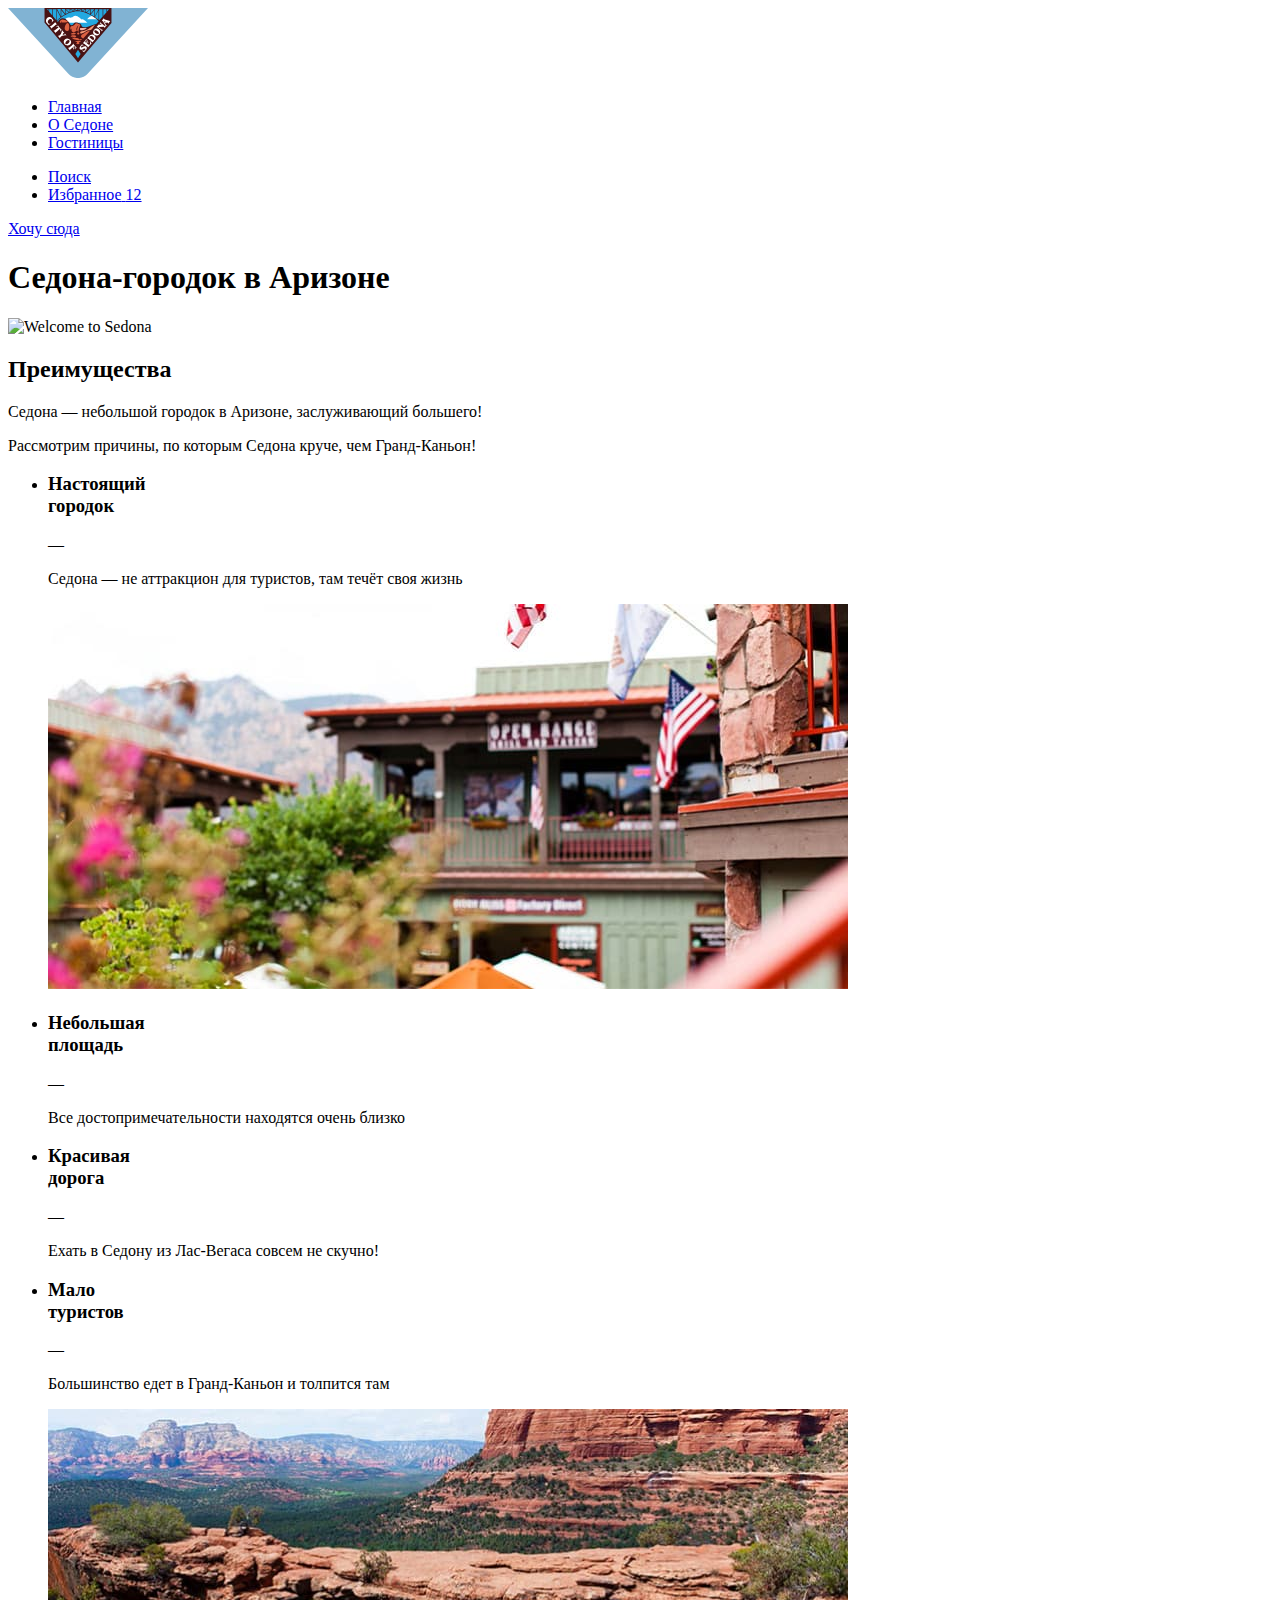
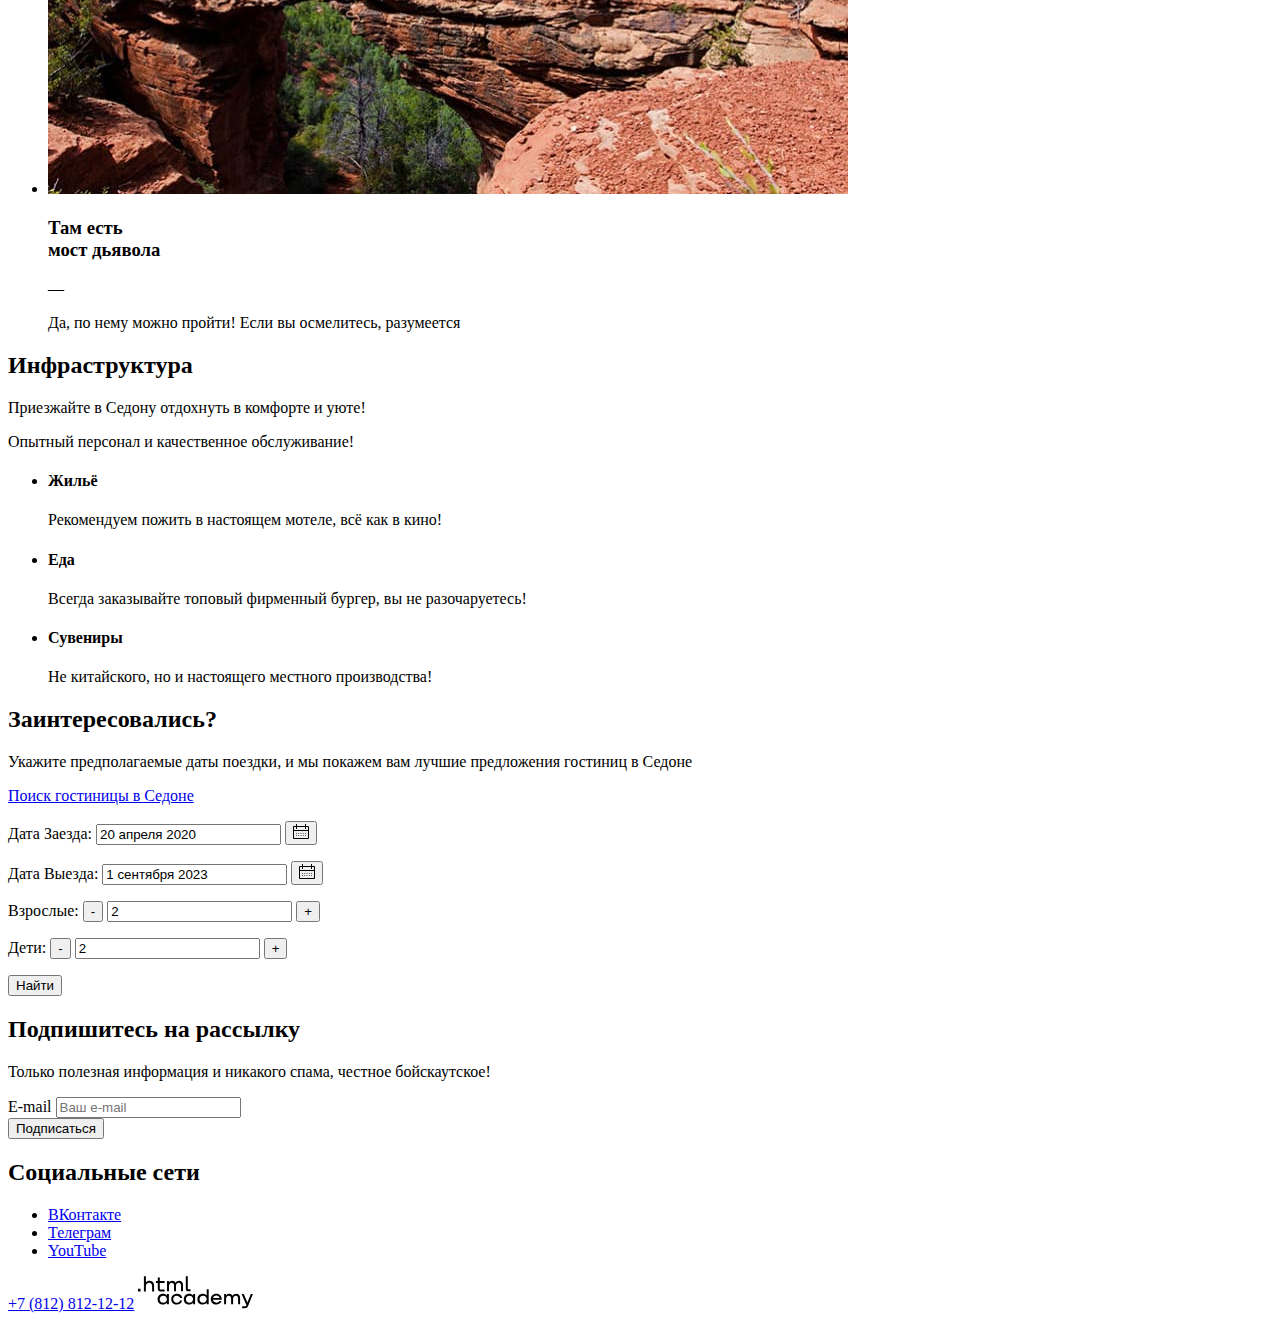
==== index.html @ be4d794b "Добавляет графику" ====
<!DOCTYPE html>
<html lang="ru">

  <head>
    <meta charset="utf-8">
    <title>HTML Academy: Седона</title>
  </head>

  <body>

    <header class="main-header" data-test="header">
      <nav class="navigation">
        <a class="navigation-logo">
          <img class="main-header-logo" src="images/content/logo-sedona.svg" width="140" height="70.05" alt="Логотип Седона">
        </a>

        <ul class="navigation-list">
          <li class="navigation-item">
            <a class="navigation-link" href="index.html">Главная</a>
          </li>
          <li class="navigation-item">
            <a class="navigation-link" href="about.html">О Седоне</a>
          </li>
          <li class="navigation-item">
            <a class="navigation-link" href="catalog.html">Гостиницы</a>
          </li>
        </ul>
        <ul class="navigation-user">
          <li class="navigation-user-item">
            <a class="navigation-user-link navigation-user-link-search" href="#">
              <span class="visually-hidden">Поиск</span>
            </a>
          </li>
          <li class="navigation-user-item">
            <a class="navigation-user-link navigation-user-link-favorite" href="#">
              <span class="visually-hidden">Избранное</span>
              <span class="notificatio-badg">12</span>
            </a>
          </li>
        </ul>
      </nav>
      <a class="navigation-link" href="#search">Хочу сюда</a>
    </header>

    <main class="main-index" data-test="main">
      <div class="intro" data-test="hero">
        <h1 class="visually-hidden">Седона-городок в Аризоне</h1>
        <img class="intro-img" src="img/welcome.svg" width="458" height="352" alt="Welcome to Sedona">
      </div>

      <section class="feature" data-test="advantages">
        <div class="feature-intro-text">
          <h2 class="visually-hidden">Преимущества</h2>
          <p class="lead">Седона — небольшой городок в Аризоне, заслуживающий большего!</p>
          <p>Рассмотрим причины, по которым Седона круче, чем Гранд-Каньон!</p>
        </div>
        <ul class="feature-list">
          <li class="feature-item">
            <h3 class="feature-title">Настоящий<br> городок</h3>
            <p>—</p>
            <p>Седона — не аттракцион для туристов, там течёт своя жизнь</p>
            <img src="images/content/feature/feature-hotel.jpg" width="800" height="385" alt="Мотель в Седоне">
          </li>
          <li class="feature-item color">
            <h3 class="feature-title">Небольшая<br>площадь</h3>
            <p>—</p>
            <p>Все достопримечательности находятся очень близко</p>
          </li>
          <li class="feature-item color">
            <h3 class="feature-title">Красивая<br>дорога</h3>
            <p>—</p>
            <p>Ехать в Седону из Лас-Вегаса совсем не скучно!</p>
          </li>
          <li class="feature-item color">
            <h3 class="feature-title">Мало<br>туристов</h3>
            <p>—</p>
            <p>Большинство едет в Гранд-Каньон и толпится там</p>
          </li>
          <li class="feature-item">
            <img src="images/content/feature/feature-mountains.jpg" width="800" height="385" alt="Мост дьявола">
            <h3 class="feature-title">Там есть<br> мост дьявола</h3>
            <p>—</p>
            <p class="advantage-position">Да, по нему можно пройти! Если вы осмелитесь, разумеется</p>
          </li>
        </ul>
      </section>

      <section class="infrastructure">

        <div class="infrastructure-intro-text">
          <h2 class="visually-hidden">Инфраструктура</h2>
          <p class="infrastructure-lead">Приезжайте в Седону отдохнуть в комфорте и уюте!</p>
          <p>Опытный персонал и качественное обслуживание!</p>
        </div>

        <ul class="infrastructure-list">
          <li class="infrastructure-item infrastructure-item-housing align">
            <h4 class="infrastructure-title">Жильё</h4>
            <p class="infrastructure-discription">Рекомендуем пожить в настоящем мотеле, всё как в кино!</p>
          </li>
          <li class="infrastructure-item infrastructure-item-food align">
            <h4 class="infrastructure-title">Еда</h4>
            <p class="infrastructure-discription">Всегда заказывайте топовый фирменный бургер, вы не разочаруетесь!</p>
          </li>
          <li class="infrastructure-item infrastructure-item-gift align">
            <h4 class="infrastructure-title">Сувениры</h4>
            <p class="infrastructure-discription">Не китайского, но и настоящего местного производства!</p>
          </li>
        </ul>
      </section>

      <section class="search" id="search" data-test="search">
        <h2 class="search-title">Заинтересовались?</h2>
        <p class="search-description">Укажите предполагаемые даты поездки,
          и мы покажем вам лучшие предложения гостиниц в Седоне</p>
        <a class="button search-button" href="#">Поиск гостиницы в Седоне</a>

        <div class="search-form-wrapper">
          <form class="search-form" action="https://echo.htmlacademy.ru" method="post">
            <p class="search-form-date">
              <label for="search-date-in">Дата Заезда:</label>
              <input type="text" name="date-in" id="search-date-in" value="20 апреля 2020">
              <button class="calendar" type="button">
                <svg xmlns="http://www.w3.org/2000/svg" width="16" height="15" fill="none">
                  <path fill="#000" d="M5.75 10c.3 0 .5-.2.5-.5s-.2-.5-.5-.5-.5.2-.5.5.2.5.5.5Z"/>
                  <path fill="#000" d="M15 2h-2V0h-1v2H4V0H3v2H1c-.6 0-1 .4-1 1v11c0 .5.4 1 1 1h14c.5 0 1-.5 1-1V3c0-.6-.5-1-1-1Zm0 12H1V7h14v7ZM1 6V3h2v2h1V3h8v2h1V3h2v3H1Z"/>
                  <path fill="#000" d="M8 10c.3 0 .5-.2.5-.5S8.3 9 8 9s-.5.2-.5.5.2.5.5.5ZM10.25 10c.3 0 .5-.2.5-.5s-.2-.5-.5-.5-.5.2-.5.5.2.5.5.5ZM5.75 11c-.3 0-.5.2-.5.5s.2.5.5.5.5-.2.5-.5-.2-.5-.5-.5ZM3.5 10c.3 0 .5-.2.5-.5S3.8 9 3.5 9s-.5.2-.5.5.2.5.5.5ZM3.5 11c-.3 0-.5.2-.5.5s.2.5.5.5.5-.2.5-.5-.2-.5-.5-.5ZM8 11c-.3 0-.5.2-.5.5s.2.5.5.5.5-.2.5-.5-.2-.5-.5-.5ZM10.25 11c-.3 0-.5.2-.5.5s.2.5.5.5.5-.2.5-.5-.2-.5-.5-.5ZM12.5 10c.3 0 .5-.2.5-.5s-.2-.5-.5-.5-.5.2-.5.5.2.5.5.5ZM12.5 11c-.3 0-.5.2-.5.5s.2.5.5.5.5-.2.5-.5-.2-.5-.5-.5Z"/>
                </svg>
              </button>
            </p>
            <p class="search-form-date">
              <label for="search-date-out">Дата Выезда:</label>
              <input type="text" name="date-out" id="search-date-out" value="1 сентября 2023">
              <button class="calendar" type="button">
                <svg xmlns="http://www.w3.org/2000/svg" width="16" height="15" fill="none">
                  <path fill="#000" d="M5.75 10c.3 0 .5-.2.5-.5s-.2-.5-.5-.5-.5.2-.5.5.2.5.5.5Z"/>
                  <path fill="#000" d="M15 2h-2V0h-1v2H4V0H3v2H1c-.6 0-1 .4-1 1v11c0 .5.4 1 1 1h14c.5 0 1-.5 1-1V3c0-.6-.5-1-1-1Zm0 12H1V7h14v7ZM1 6V3h2v2h1V3h8v2h1V3h2v3H1Z"/>
                  <path fill="#000" d="M8 10c.3 0 .5-.2.5-.5S8.3 9 8 9s-.5.2-.5.5.2.5.5.5ZM10.25 10c.3 0 .5-.2.5-.5s-.2-.5-.5-.5-.5.2-.5.5.2.5.5.5ZM5.75 11c-.3 0-.5.2-.5.5s.2.5.5.5.5-.2.5-.5-.2-.5-.5-.5ZM3.5 10c.3 0 .5-.2.5-.5S3.8 9 3.5 9s-.5.2-.5.5.2.5.5.5ZM3.5 11c-.3 0-.5.2-.5.5s.2.5.5.5.5-.2.5-.5-.2-.5-.5-.5ZM8 11c-.3 0-.5.2-.5.5s.2.5.5.5.5-.2.5-.5-.2-.5-.5-.5ZM10.25 11c-.3 0-.5.2-.5.5s.2.5.5.5.5-.2.5-.5-.2-.5-.5-.5ZM12.5 10c.3 0 .5-.2.5-.5s-.2-.5-.5-.5-.5.2-.5.5.2.5.5.5ZM12.5 11c-.3 0-.5.2-.5.5s.2.5.5.5.5-.2.5-.5-.2-.5-.5-.5Z"/>
                </svg>
              </button>
            </p>
            <p class="search-form-people">
              <label class="adults" for="amount-adults">Взрослые:</label>
              <button class="btn" type="button"> - </button>
              <input type="text" name="amount-adults" id="amount-adults" value="2">
              <button class="btn" type="button"> + </button>
            </p>
            <p class="search-form-people">
              <label class="children" for="search-amount-children">Дети:</label>
              <button class="btn" type="button">-</button>
              <input type="text" name="amount-children" id="search-amount-children" value="2">
              <button class="btn" type="button">+</button>
            </p>
            <button class="button search-form-button" type="submit">Найти</button>
          </form>
        </div>
      </section>

      <section class="subscription subscription-catalog" data-test="subscribe">
        <h2 class="subscription-title">Подпишитесь на рассылку</h2>
        <p class="subscription-text">Только полезная информация и никакого спама, честное бойскаутское!</p>
        <form class="subscription-form" action="https://echo.htmlacademy.ru/courses" method="post">
          <div class="subscription-inner">
            <label class="visually-hidden" for="subscription-email">E-mail</label>
            <input type="email" class="email" id="subscription-email" placeholder="Ваш e-mail" required>
          </div>
          <button class="button subscription-button" type="submit">Подписаться</button>
        </form>
      </section>

    </main>

    <footer class="page-footer" data-test="footer">
      <section class="footer-social">
        <h2 class="visually-hidden">Социальные сети</h2>
        <ul class="footer-social-list">
          <li class="footer-social-item">
            <a class="button" href="#">
              <span class="visually-hidden">ВКонтакте</span>
            </a>
          </li>
          <li class="footer-social-item">
            <a class="button" href="#">
              <span class="visually-hidden">Телеграм</span>
            </a>
          </li>
          <li class="footer-social-item">
            <a class="button" href="#">
              <span class="visually-hidden">YouTube</span>
            </a>
          </li>
        </ul>

      </section>

      <a class="footer-fon" href="tel:+74956660266">+7 (812) 812-12-12</a>
      <a class="footer-copyright" href="https://htmlacademy.ru/">
        <img class="htmlacademy-logo" src="images/content/logo-htmlacademy.svg" width="114.9" height="32.9" alt="Посетить сайт разработчика HTML Academy">
      </a>

    </footer>

  </body>

</html>
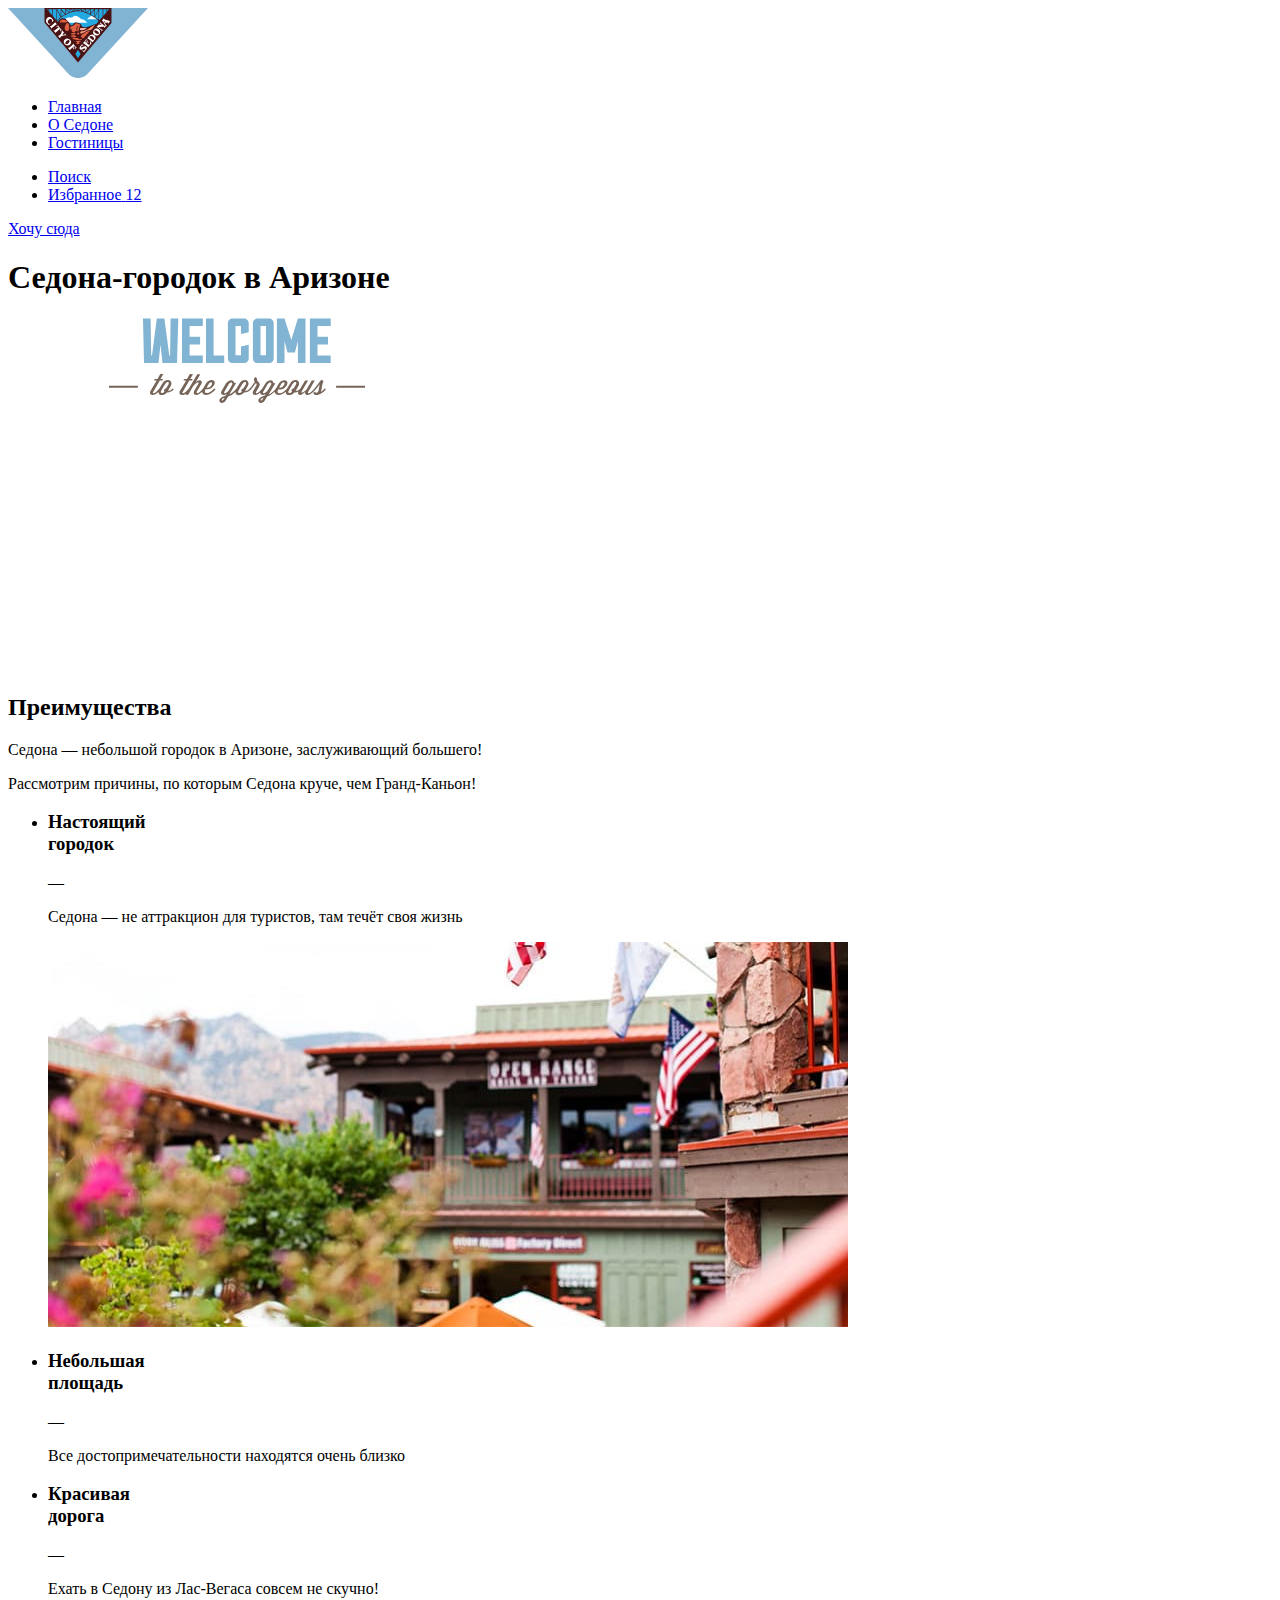
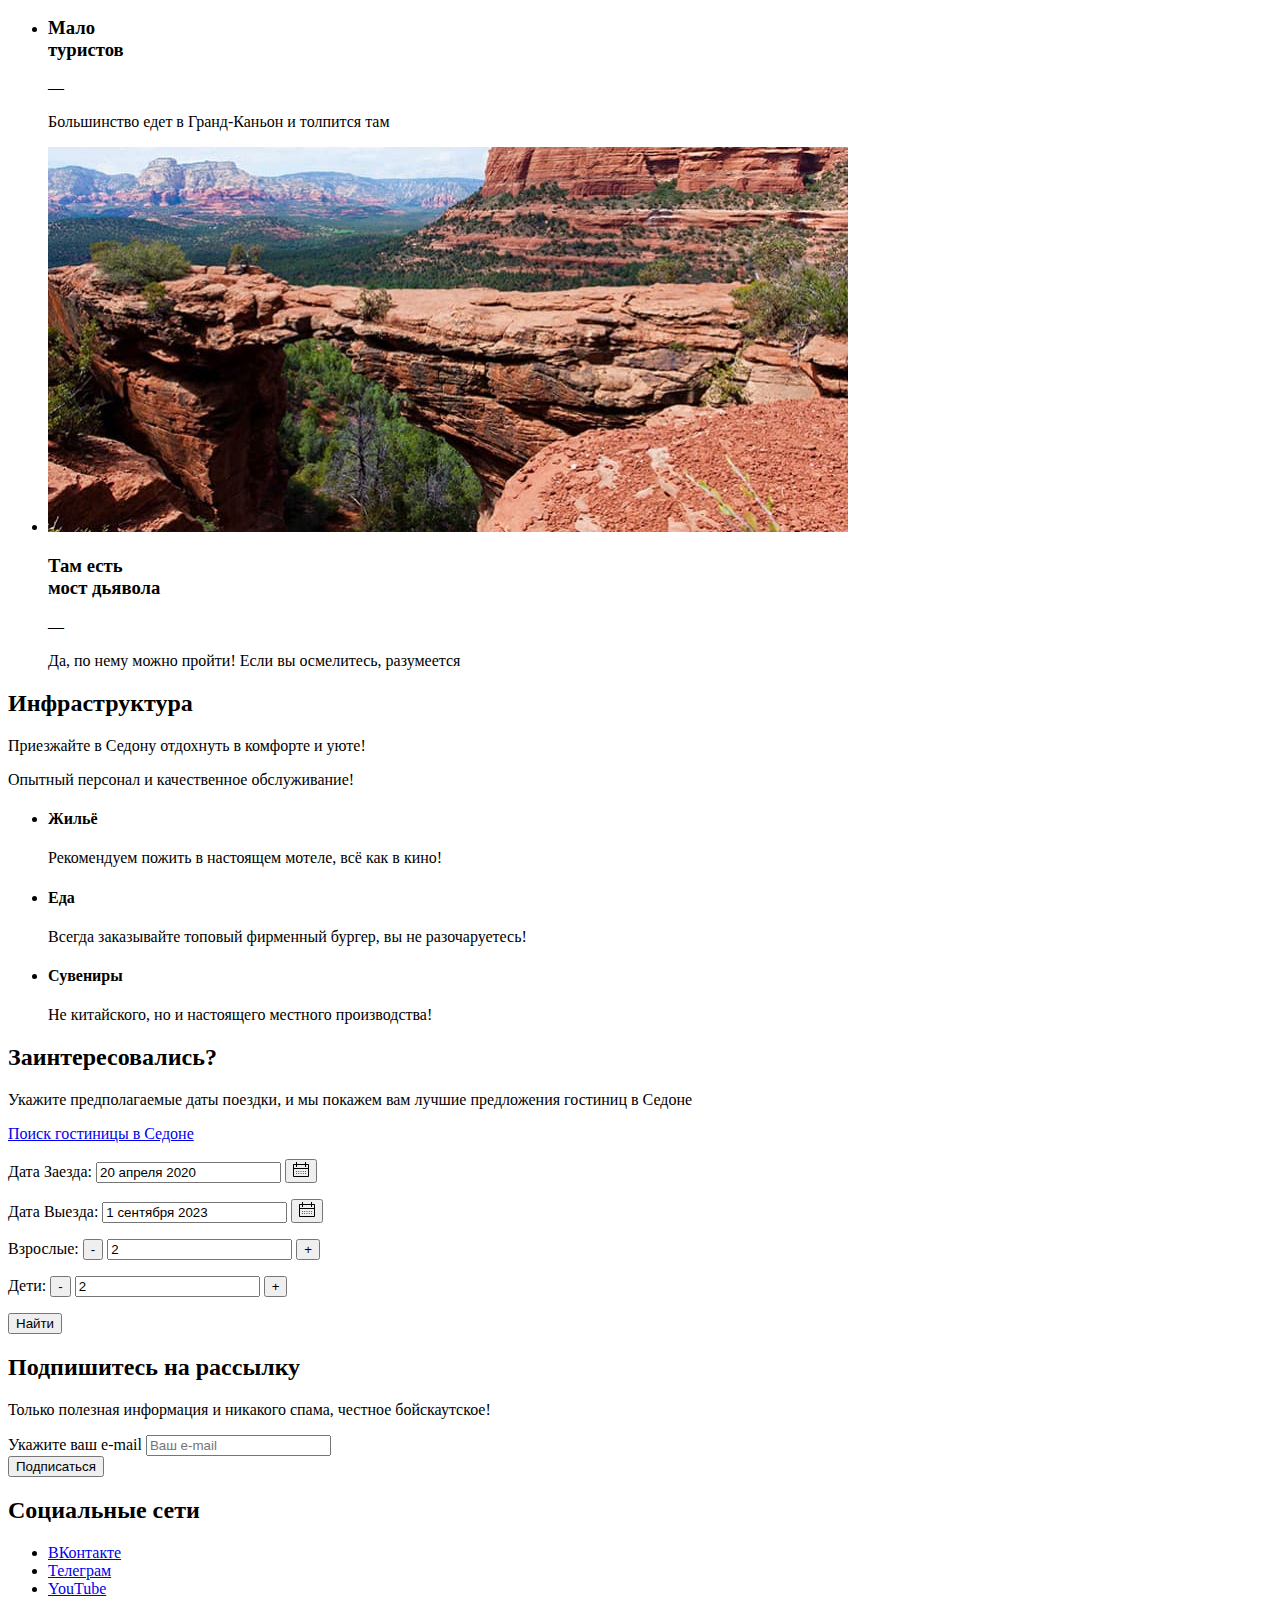
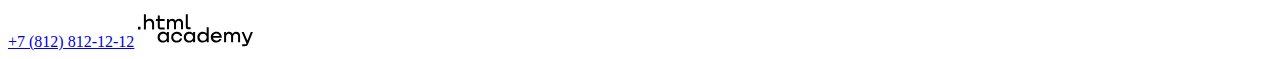
==== commit f6d59b05: "Добавляет role и aria-label в контентную векторную графику" ====
--- a/index.html
+++ b/index.html
@@ -10,13 +10,13 @@
 
     <header class="main-header" data-test="header">
       <nav class="navigation">
-        <a class="navigation-logo">
-          <img class="main-header-logo" src="images/content/logo-sedona.svg" width="140" height="70.05" alt="Логотип Седона">
+        <a class="navigation-logo" href="index.html" aria-current="page">
+          <img class="main-header-logo" src="images/content/logo-sedona.svg" width="140" height="70.05" aria-current="page" alt="Логотип Седона">
         </a>
 
         <ul class="navigation-list">
           <li class="navigation-item">
-            <a class="navigation-link" href="index.html">Главная</a>
+            <a class="navigation-link navigation-link-carrent" href="index.html" aria-current="page">Главная</a>
           </li>
           <li class="navigation-item">
             <a class="navigation-link" href="about.html">О Седоне</a>
@@ -32,9 +32,9 @@
             </a>
           </li>
           <li class="navigation-user-item">
-            <a class="navigation-user-link navigation-user-link-favorite" href="#">
+            <a class="navigation-user-link navigation-user-link-favorite" href="#" alt="Количество гостиниц в избранном - 12">
               <span class="visually-hidden">Избранное</span>
-              <span class="notificatio-badg">12</span>
+              <span class="notification-badg">12</span>
             </a>
           </li>
         </ul>
@@ -45,7 +45,7 @@
     <main class="main-index" data-test="main">
       <div class="intro" data-test="hero">
         <h1 class="visually-hidden">Седона-городок в Аризоне</h1>
-        <img class="intro-img" src="img/welcome.svg" width="458" height="352" alt="Welcome to Sedona">
+        <img class="intro-img" src="images/content/intro-text.svg" width="458" height="352" alt="Welcome to Sedona">
       </div>
 
       <section class="feature" data-test="advantages">
@@ -161,7 +161,7 @@
         <p class="subscription-text">Только полезная информация и никакого спама, честное бойскаутское!</p>
         <form class="subscription-form" action="https://echo.htmlacademy.ru/courses" method="post">
           <div class="subscription-inner">
-            <label class="visually-hidden" for="subscription-email">E-mail</label>
+            <label class="visually-hidden" for="subscription-email">Укажите ваш e-mail</label>
             <input type="email" class="email" id="subscription-email" placeholder="Ваш e-mail" required>
           </div>
           <button class="button subscription-button" type="submit">Подписаться</button>
@@ -171,20 +171,20 @@
     </main>
 
     <footer class="page-footer" data-test="footer">
-      <section class="footer-social">
+      <section class="social"> <!--Не используем в названии footer, чтобы при необходимости можно было перенести сети в любое место сайта-->
         <h2 class="visually-hidden">Социальные сети</h2>
-        <ul class="footer-social-list">
-          <li class="footer-social-item">
+        <ul class="social-list">
+          <li class="social-item">
             <a class="button" href="#">
               <span class="visually-hidden">ВКонтакте</span>
             </a>
           </li>
-          <li class="footer-social-item">
+          <li class="social-item">
             <a class="button" href="#">
               <span class="visually-hidden">Телеграм</span>
             </a>
           </li>
-          <li class="footer-social-item">
+          <li class="social-item">
             <a class="button" href="#">
               <span class="visually-hidden">YouTube</span>
             </a>
@@ -193,9 +193,9 @@
 
       </section>
 
-      <a class="footer-fon" href="tel:+74956660266">+7 (812) 812-12-12</a>
-      <a class="footer-copyright" href="https://htmlacademy.ru/">
-        <img class="htmlacademy-logo" src="images/content/logo-htmlacademy.svg" width="114.9" height="32.9" alt="Посетить сайт разработчика HTML Academy">
+      <a class="fon" href="tel:+74956660266">+7 (812) 812-12-12</a><!--Не используем в названии footer, чтобы при необходимости можно было перенести телефон в любое место сайта-->
+      <a class="copyright" href="https://htmlacademy.ru/"><!--Не используем в названии footer, чтобы при необходимости можно было перенести копирайт в любое место сайта-->
+        <img class="htmlacademy-logo" src="images/content/logo-htmlacademy.svg" width="114.9" height="32.9" alt="Логотип HTML Academy. Посетить сайт разработчика HTML Academy">
       </a>
 
     </footer>
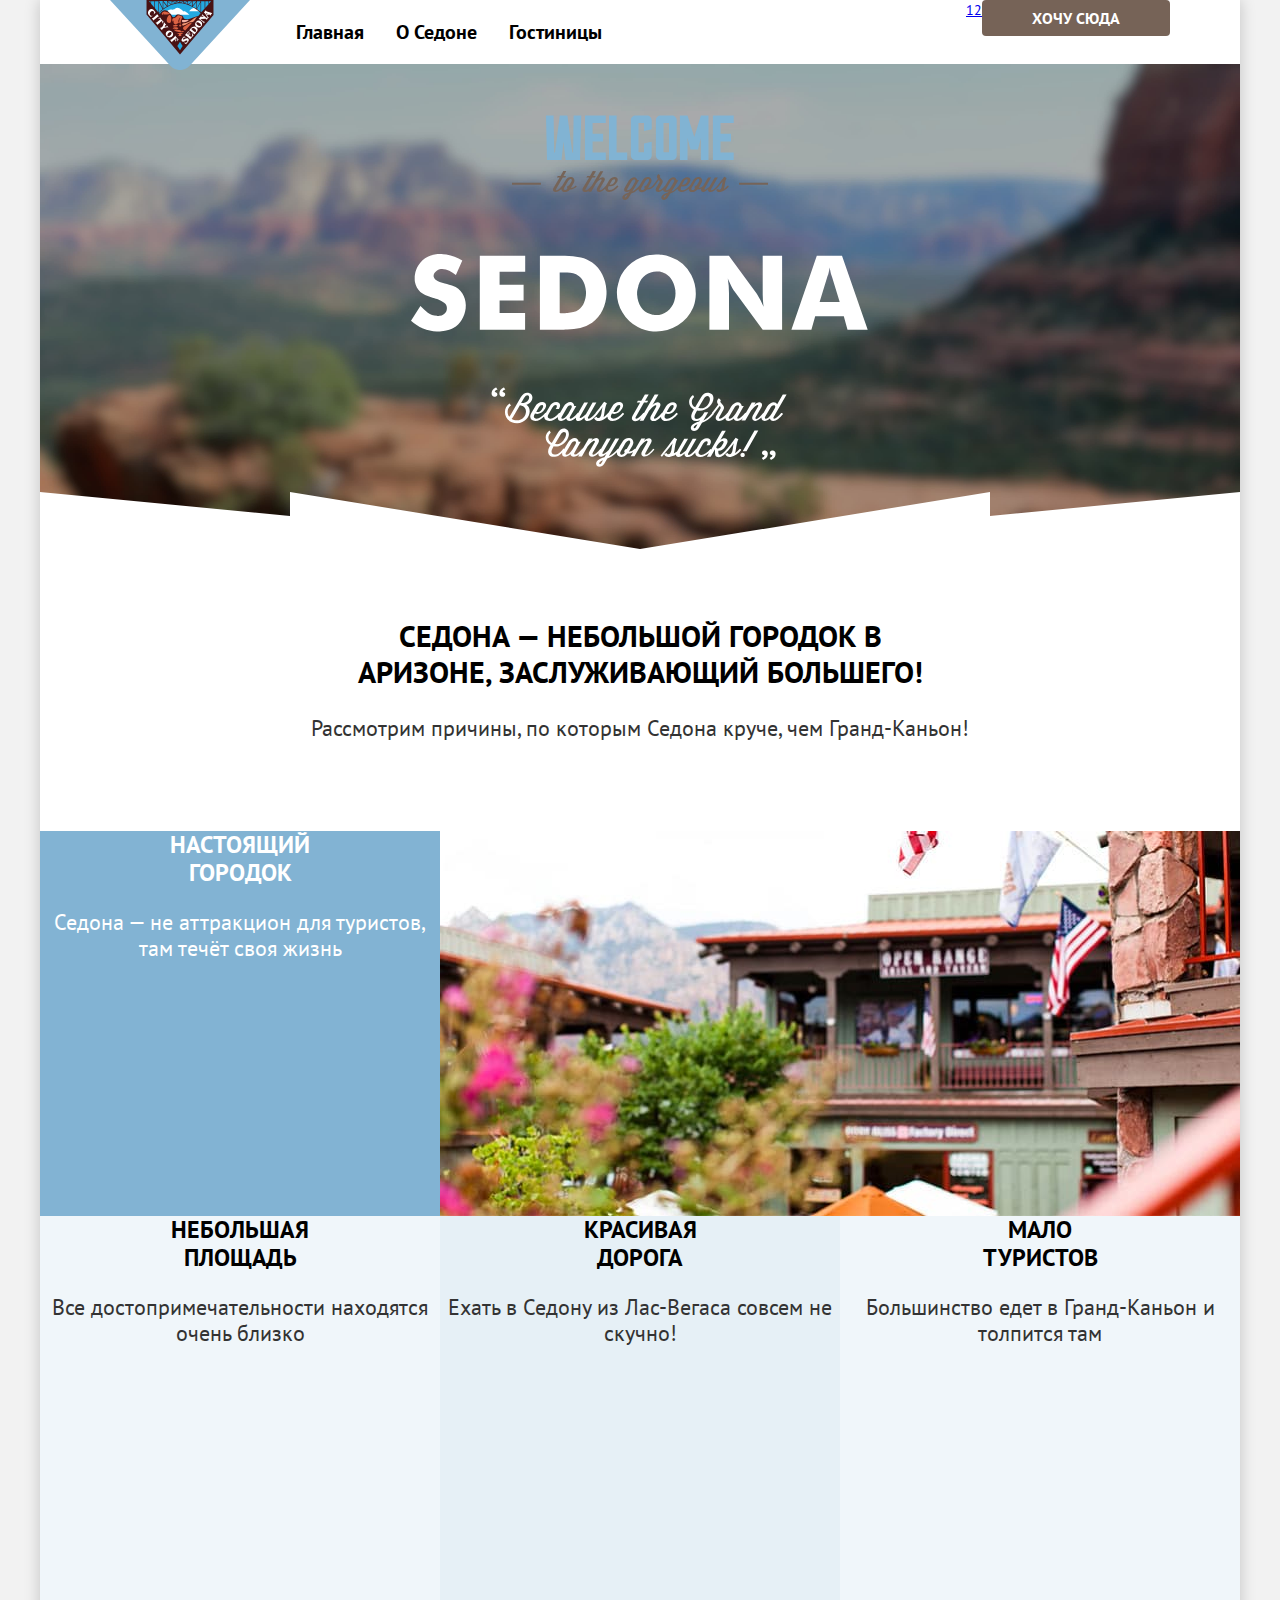
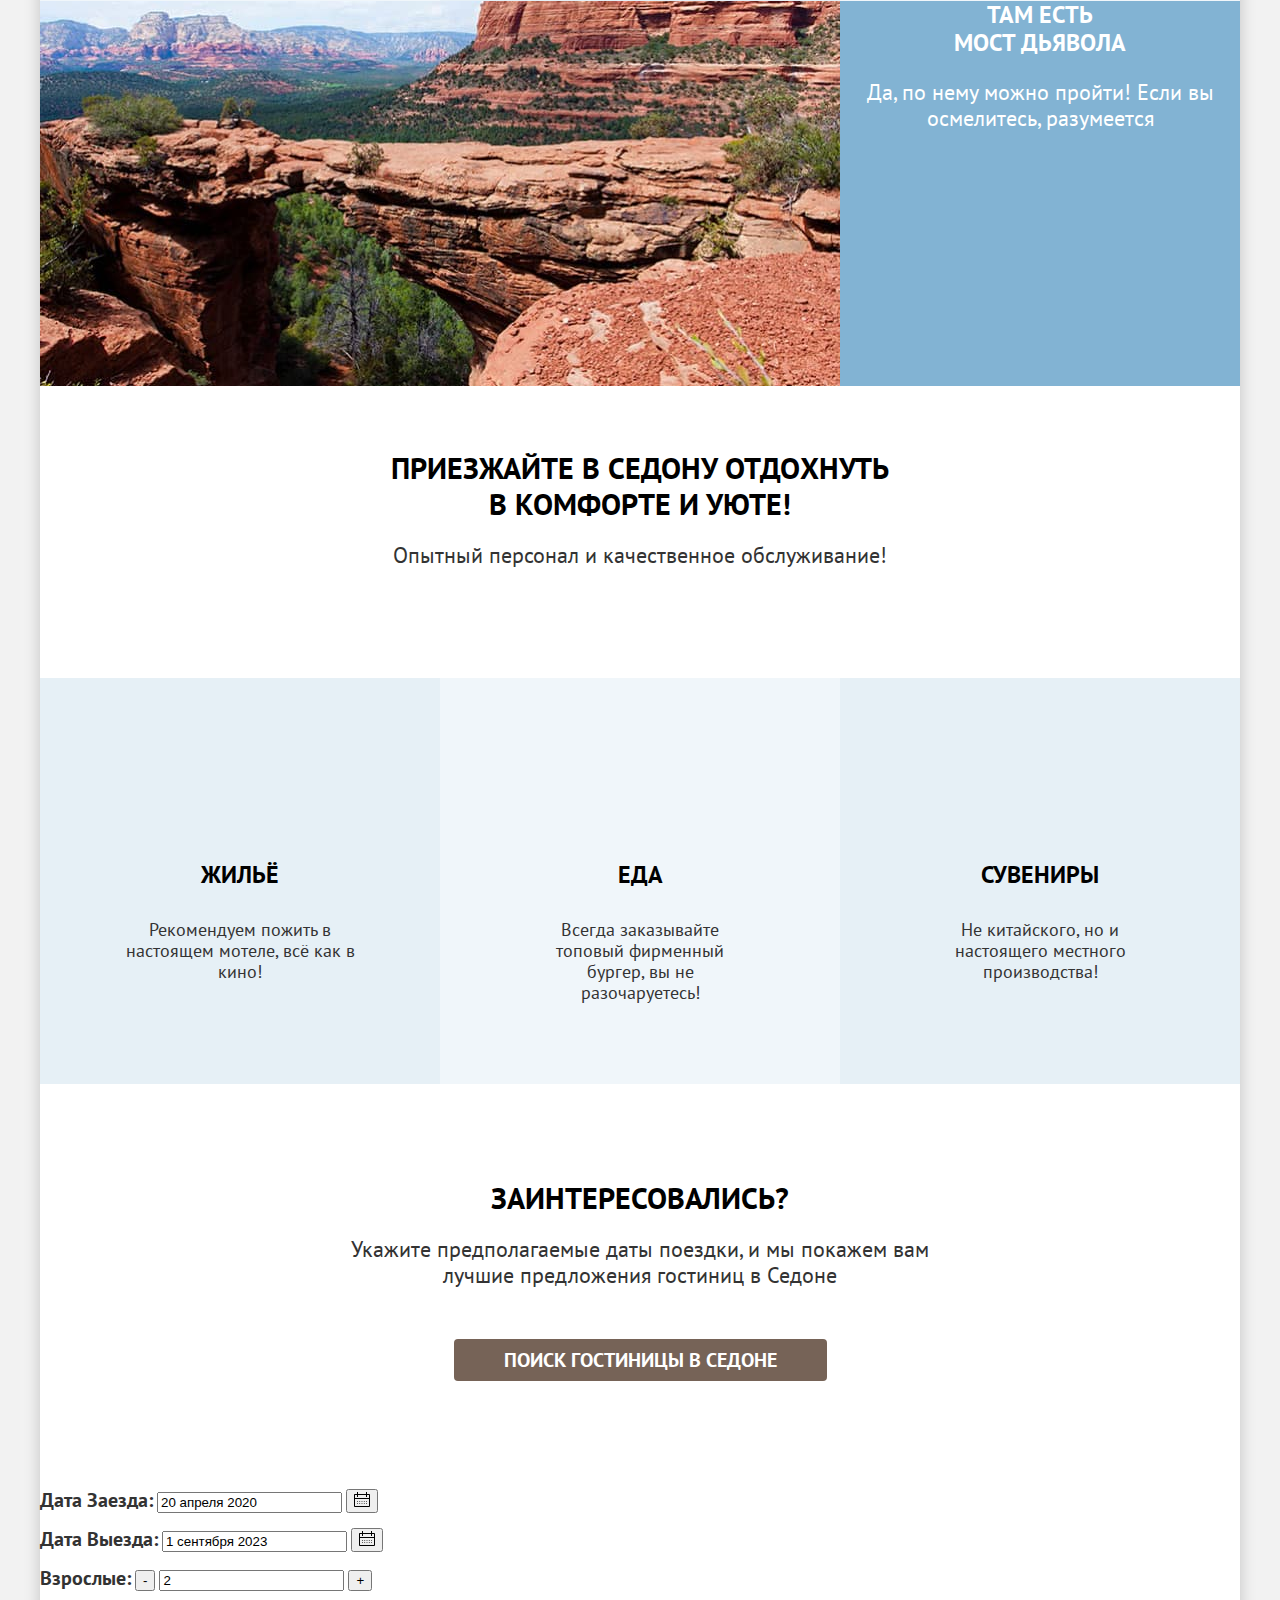
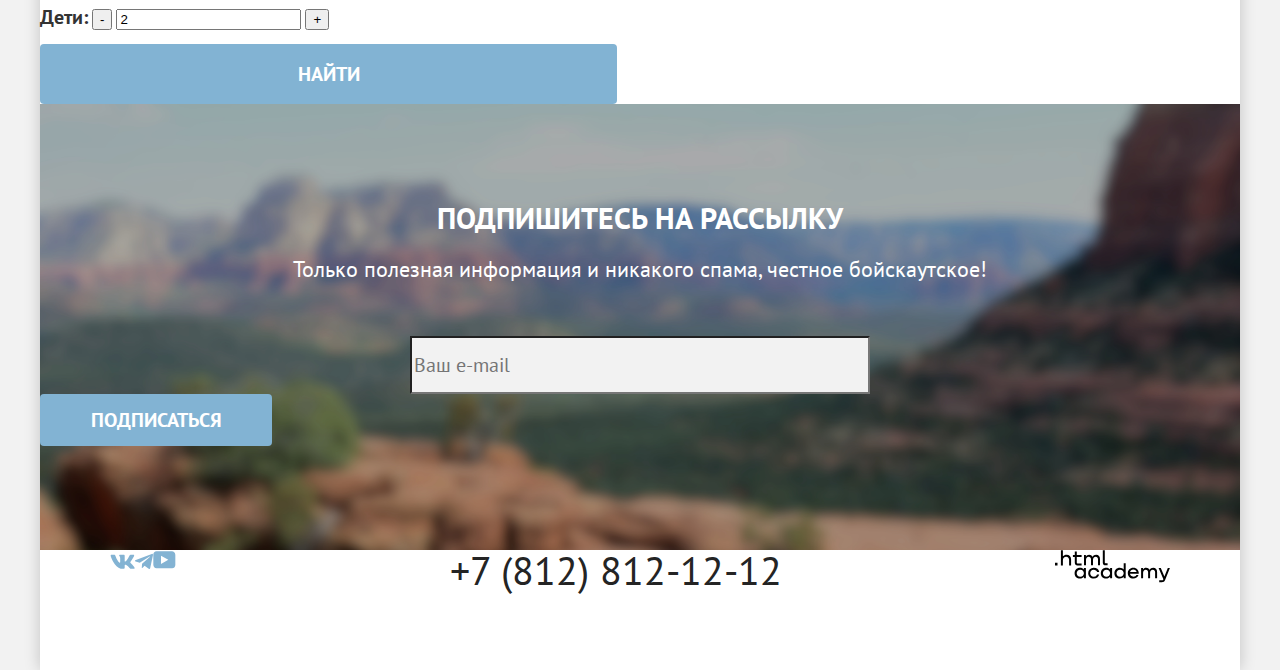
==== commit 6df37a21: "Добавляет сетку страниц и крупных блоков (флексы)" ====
--- a/index.html
+++ b/index.html
@@ -4,201 +4,246 @@
   <head>
     <meta charset="utf-8">
     <title>HTML Academy: Седона</title>
+    <link rel="stylesheet" href="styles/styles.css">
   </head>
 
   <body>
-
-    <header class="main-header" data-test="header">
-      <nav class="navigation">
-        <a class="navigation-logo" href="index.html" aria-current="page">
-          <img class="main-header-logo" src="images/content/logo-sedona.svg" width="140" height="70.05" aria-current="page" alt="Логотип Седона">
-        </a>
-
-        <ul class="navigation-list">
-          <li class="navigation-item">
-            <a class="navigation-link navigation-link-carrent" href="index.html" aria-current="page">Главная</a>
-          </li>
-          <li class="navigation-item">
-            <a class="navigation-link" href="about.html">О Седоне</a>
-          </li>
-          <li class="navigation-item">
-            <a class="navigation-link" href="catalog.html">Гостиницы</a>
-          </li>
-        </ul>
-        <ul class="navigation-user">
-          <li class="navigation-user-item">
-            <a class="navigation-user-link navigation-user-link-search" href="#">
-              <span class="visually-hidden">Поиск</span>
-            </a>
-          </li>
-          <li class="navigation-user-item">
-            <a class="navigation-user-link navigation-user-link-favorite" href="#" alt="Количество гостиниц в избранном - 12">
-              <span class="visually-hidden">Избранное</span>
-              <span class="notification-badg">12</span>
-            </a>
-          </li>
-        </ul>
-      </nav>
-      <a class="navigation-link" href="#search">Хочу сюда</a>
-    </header>
-
-    <main class="main-index" data-test="main">
-      <div class="intro" data-test="hero">
-        <h1 class="visually-hidden">Седона-городок в Аризоне</h1>
-        <img class="intro-img" src="images/content/intro-text.svg" width="458" height="352" alt="Welcome to Sedona">
-      </div>
-
-      <section class="feature" data-test="advantages">
-        <div class="feature-intro-text">
-          <h2 class="visually-hidden">Преимущества</h2>
-          <p class="lead">Седона — небольшой городок в Аризоне, заслуживающий большего!</p>
-          <p>Рассмотрим причины, по которым Седона круче, чем Гранд-Каньон!</p>
+    <div class="site-container">
+
+      <header class="main-header" data-test="header">
+
+        <nav class="navigation">
+          <a class="navigation-logo" href="index.html" aria-current="page">
+            <img class="main-header-logo" src="images/content/logo-sedona.svg" width="140" height="70" aria-current="page"
+              alt="Логотип Седона">
+          </a>
+          <ul class="navigation-list">
+            <li class="navigation-item">
+              <a class="navigation-link navigation-link-carrent" href="index.html" aria-current="page">Главная</a>
+            </li>
+            <li class="navigation-item">
+              <a class="navigation-link" href="about.html">О Седоне</a>
+            </li>
+            <li class="navigation-item">
+              <a class="navigation-link" href="catalog.html">Гостиницы</a>
+            </li>
+          </ul>
+          <ul class="navigation-user">
+            <li class="navigation-user-item">
+              <a class="navigation-user-link navigation-user-link-search" href="#">
+                <span class="visually-hidden">Поиск</span>
+              </a>
+            </li>
+            <li class="navigation-user-item">
+              <a class="navigation-user-link navigation-user-link-favorite" href="#"
+                alt="Количество гостиниц в избранном - 12">
+                <span class="visually-hidden">Избранное</span>
+                <span class="notification-badg">12</span>
+              </a>
+            </li>
+            <li class="navigation-user-item">
+              <a class="button navigation-search" href="#search">Хочу сюда</a>
+            </li>
+          </ul>
+
+        </nav>
+
+      </header>
+
+      <main class="main-index" data-test="main">
+        <div class="intro" data-test="hero">
+          <h1 class="visually-hidden">Седона-городок в Аризоне</h1>
+          <img class="intro-img" src="images/content/intro-text.svg" width="458" height="352" alt="Welcome to Sedona">
         </div>
-        <ul class="feature-list">
-          <li class="feature-item">
-            <h3 class="feature-title">Настоящий<br> городок</h3>
-            <p>—</p>
-            <p>Седона — не аттракцион для туристов, там течёт своя жизнь</p>
-            <img src="images/content/feature/feature-hotel.jpg" width="800" height="385" alt="Мотель в Седоне">
-          </li>
-          <li class="feature-item color">
-            <h3 class="feature-title">Небольшая<br>площадь</h3>
-            <p>—</p>
-            <p>Все достопримечательности находятся очень близко</p>
-          </li>
-          <li class="feature-item color">
-            <h3 class="feature-title">Красивая<br>дорога</h3>
-            <p>—</p>
-            <p>Ехать в Седону из Лас-Вегаса совсем не скучно!</p>
-          </li>
-          <li class="feature-item color">
-            <h3 class="feature-title">Мало<br>туристов</h3>
-            <p>—</p>
-            <p>Большинство едет в Гранд-Каньон и толпится там</p>
-          </li>
-          <li class="feature-item">
-            <img src="images/content/feature/feature-mountains.jpg" width="800" height="385" alt="Мост дьявола">
-            <h3 class="feature-title">Там есть<br> мост дьявола</h3>
-            <p>—</p>
-            <p class="advantage-position">Да, по нему можно пройти! Если вы осмелитесь, разумеется</p>
-          </li>
-        </ul>
-      </section>
-
-      <section class="infrastructure">
-
-        <div class="infrastructure-intro-text">
-          <h2 class="visually-hidden">Инфраструктура</h2>
-          <p class="infrastructure-lead">Приезжайте в Седону отдохнуть в комфорте и уюте!</p>
-          <p>Опытный персонал и качественное обслуживание!</p>
+
+        <section class="feature" data-test="advantages">
+          <div class="feature-intro-text">
+            <h2 class="visually-hidden">Преимущества</h2>
+            <p class="title feature-intro-title">Седона — небольшой городок в Аризоне, заслуживающий большего!</p>
+            <p class="subtitle feature-intro-subtitle">Рассмотрим причины, по которым Седона круче, чем Гранд-Каньон!
+            </p>
+          </div>
+          <ul class="feature-list">
+            <li class="feature-item feature-item-dark">
+              <div class="feature-item-flex">
+                <div class="feature-item-wrapper">
+                  <h3 class="feature-title">Настоящий<br> городок</h3>
+
+                  <p class="feature-text">Седона — не аттракцион для туристов, там течёт своя жизнь</p>
+                </div>
+                <img src="images/content/feature/feature-hotel.jpg" width="800" height="385" alt="Мотель в Седоне">
+              </div>
+            </li>
+            <li class="feature-item feature-item-light">
+              <h3 class="feature-title">Небольшая<br>площадь</h3>
+
+              <p class="feature-text">Все достопримечательности находятся очень близко</p>
+            </li>
+            <li class="feature-item">
+              <h3 class="feature-title">Красивая<br>дорога</h3>
+
+              <p class="feature-text">Ехать в Седону из Лас-Вегаса совсем не скучно!</p>
+            </li>
+            <li class="feature-item feature-item-light">
+              <h3 class="feature-title">Мало<br>туристов</h3>
+
+              <p class="feature-text">Большинство едет в Гранд-Каньон и толпится там</p>
+            </li>
+            <li class="feature-item feature-item-dark">
+              <div class="feature-item-flex">
+                <img src="images/content/feature/feature-mountains.jpg" width="800" height="385" alt="Мост дьявола">
+                <div class="feature-item-wrapper">
+                  <h3 class="feature-title">Там есть<br> мост дьявола</h3>
+
+                  <p class="feature-text advantage-position">Да, по нему можно пройти! Если вы осмелитесь, разумеется
+                  </p>
+                </div>
+              </div>
+            </li>
+          </ul>
+        </section>
+
+        <section class="infrastructure">
+
+          <div class="infrastructure-intro-text">
+            <h2 class="visually-hidden">Инфраструктура</h2>
+            <p class="title infrastructure-intro-title">Приезжайте в Седону отдохнуть в комфорте и уюте!</p>
+            <p class="subtitle infrastructure-intro-subtitle">Опытный персонал и качественное обслуживание!</p>
+          </div>
+
+          <ul class="infrastructure-list">
+            <li class="infrastructure-item infrastructure-item-housing align">
+              <h4 class="infrastructure-title">Жильё</h4>
+              <p class="infrastructure-discription">Рекомендуем пожить в настоящем мотеле, всё как в кино!</p>
+            </li>
+            <li class="infrastructure-item infrastructure-item-food align">
+              <h4 class="infrastructure-title">Еда</h4>
+              <p class="infrastructure-discription">Всегда заказывайте топовый фирменный бургер, вы не разочаруетесь!
+              </p>
+            </li>
+            <li class="infrastructure-item infrastructure-item-gift align">
+              <h4 class="infrastructure-title">Сувениры</h4>
+              <p class="infrastructure-discription">Не китайского, но и настоящего местного производства!</p>
+            </li>
+          </ul>
+        </section>
+
+        <section class="search" id="search" data-test="search">
+          <div class="search-wrapper">
+            <h2 class="title search-title">Заинтересовались?</h2>
+            <p class="subtitle search-description">Укажите предполагаемые даты поездки,
+              и мы покажем вам лучшие предложения гостиниц в Седоне</p>
+            <a class="button search-button" href="#">Поиск гостиницы в Седоне</a>
+          </div>
+          <div class="search-form-wrapper">
+            <form class="search-form" action="https://echo.htmlacademy.ru" method="post">
+              <p class="search-form-date">
+                <label class="form-label" for="search-date-in">Дата Заезда:</label>
+                <input type="text" name="date-in" id="search-date-in" value="20 апреля 2020">
+                <button class="calendar" type="button">
+                  <svg xmlns="http://www.w3.org/2000/svg" width="16" height="15" fill="none">
+                    <path fill="#000" d="M5.75 10c.3 0 .5-.2.5-.5s-.2-.5-.5-.5-.5.2-.5.5.2.5.5.5Z" />
+                    <path fill="#000"
+                      d="M15 2h-2V0h-1v2H4V0H3v2H1c-.6 0-1 .4-1 1v11c0 .5.4 1 1 1h14c.5 0 1-.5 1-1V3c0-.6-.5-1-1-1Zm0 12H1V7h14v7ZM1 6V3h2v2h1V3h8v2h1V3h2v3H1Z" />
+                    <path fill="#000"
+                      d="M8 10c.3 0 .5-.2.5-.5S8.3 9 8 9s-.5.2-.5.5.2.5.5.5ZM10.25 10c.3 0 .5-.2.5-.5s-.2-.5-.5-.5-.5.2-.5.5.2.5.5.5ZM5.75 11c-.3 0-.5.2-.5.5s.2.5.5.5.5-.2.5-.5-.2-.5-.5-.5ZM3.5 10c.3 0 .5-.2.5-.5S3.8 9 3.5 9s-.5.2-.5.5.2.5.5.5ZM3.5 11c-.3 0-.5.2-.5.5s.2.5.5.5.5-.2.5-.5-.2-.5-.5-.5ZM8 11c-.3 0-.5.2-.5.5s.2.5.5.5.5-.2.5-.5-.2-.5-.5-.5ZM10.25 11c-.3 0-.5.2-.5.5s.2.5.5.5.5-.2.5-.5-.2-.5-.5-.5ZM12.5 10c.3 0 .5-.2.5-.5s-.2-.5-.5-.5-.5.2-.5.5.2.5.5.5ZM12.5 11c-.3 0-.5.2-.5.5s.2.5.5.5.5-.2.5-.5-.2-.5-.5-.5Z" />
+                  </svg>
+                </button>
+              </p>
+              <p class="search-form-date">
+                <label class="form-label" for="search-date-out">Дата Выезда:</label>
+                <input type="text" name="date-out" id="search-date-out" value="1 сентября 2023">
+                <button class="calendar" type="button">
+                  <svg xmlns="http://www.w3.org/2000/svg" width="16" height="15" fill="none">
+                    <path fill="#000" d="M5.75 10c.3 0 .5-.2.5-.5s-.2-.5-.5-.5-.5.2-.5.5.2.5.5.5Z" />
+                    <path fill="#000"
+                      d="M15 2h-2V0h-1v2H4V0H3v2H1c-.6 0-1 .4-1 1v11c0 .5.4 1 1 1h14c.5 0 1-.5 1-1V3c0-.6-.5-1-1-1Zm0 12H1V7h14v7ZM1 6V3h2v2h1V3h8v2h1V3h2v3H1Z" />
+                    <path fill="#000"
+                      d="M8 10c.3 0 .5-.2.5-.5S8.3 9 8 9s-.5.2-.5.5.2.5.5.5ZM10.25 10c.3 0 .5-.2.5-.5s-.2-.5-.5-.5-.5.2-.5.5.2.5.5.5ZM5.75 11c-.3 0-.5.2-.5.5s.2.5.5.5.5-.2.5-.5-.2-.5-.5-.5ZM3.5 10c.3 0 .5-.2.5-.5S3.8 9 3.5 9s-.5.2-.5.5.2.5.5.5ZM3.5 11c-.3 0-.5.2-.5.5s.2.5.5.5.5-.2.5-.5-.2-.5-.5-.5ZM8 11c-.3 0-.5.2-.5.5s.2.5.5.5.5-.2.5-.5-.2-.5-.5-.5ZM10.25 11c-.3 0-.5.2-.5.5s.2.5.5.5.5-.2.5-.5-.2-.5-.5-.5ZM12.5 10c.3 0 .5-.2.5-.5s-.2-.5-.5-.5-.5.2-.5.5.2.5.5.5ZM12.5 11c-.3 0-.5.2-.5.5s.2.5.5.5.5-.2.5-.5-.2-.5-.5-.5Z" />
+                  </svg>
+                </button>
+              </p>
+              <p class="search-form-people">
+                <label class="form-label adults" for="amount-adults">Взрослые:</label>
+                <button class="btn" type="button"> - </button>
+                <input type="text" name="amount-adults" id="amount-adults" value="2">
+                <button class="btn" type="button"> + </button>
+              </p>
+              <p class="search-form-people">
+                <label class="form-label children" for="search-amount-children">Дети:</label>
+                <button class="btn" type="button">-</button>
+                <input type="text" name="amount-children" id="search-amount-children" value="2">
+                <button class="btn" type="button">+</button>
+              </p>
+              <button class="button search-form-button" type="submit">Найти</button>
+            </form>
+          </div>
+        </section>
+
+        <section class="subscription subscription-special" data-test="subscribe">
+          <h2 class="title subscription-title">Подпишитесь на рассылку</h2>
+          <p class="subtitle subscription-text">Только полезная информация и никакого спама, честное бойскаутское!</p>
+          <form class="subscription-form" action="https://echo.htmlacademy.ru/courses" method="post">
+            <div class="subscription-inner">
+              <label class="visually-hidden" for="subscription-email">Укажите ваш e-mail</label>
+              <input class="email" type="email" id="subscription-email" placeholder="Ваш e-mail" required>
+            </div>
+            <button class="button subscription-button" type="submit">Подписаться</button>
+          </form>
+        </section>
+
+      </main>
+
+      <footer class="page-footer" data-test="footer">
+        <div class="footer-container">
+          <section class="social">
+            <!--Не используем в названии footer, чтобы при необходимости можно было перенести сети в любое место сайта-->
+            <h2 class="visually-hidden">Социальные сети</h2>
+            <ul class="social-list">
+              <li class="social-item">
+                <a class="social-link social-link-vkontakte" href="#">
+                  <span class="visually-hidden">ВКонтакте</span>
+                  <svg xmlns="http://www.w3.org/2000/svg" width="25" height="15" fill="none">
+                    <path fill="#83B3D3" fill-rule="evenodd"
+                      d="M24.12 1.8c.16-.54 0-.94-.8-.94H20.7c-.67 0-.98.34-1.15.73 0 0-1.33 3.2-3.22 5.27-.61.6-.9.8-1.23.8-.16 0-.41-.2-.41-.75v-5.1c0-.66-.19-.95-.74-.95H9.82c-.42 0-.67.3-.67.59 0 .62.95.76 1.04 2.51v3.8c0 .83-.15.98-.48.98-.9 0-3.06-3.2-4.34-6.88-.25-.72-.5-1-1.18-1H1.57c-.75 0-.9.34-.9.73 0 .68.89 4.07 4.14 8.55 2.17 3.06 5.23 4.72 8 4.72 1.68 0 1.88-.37 1.88-1v-2.32c0-.74.16-.88.7-.88.38 0 1.05.19 2.6 1.66 1.79 1.75 2.08 2.54 3.08 2.54h2.63c.75 0 1.12-.37.9-1.1-.23-.72-1.08-1.77-2.2-3.02-.62-.71-1.54-1.48-1.82-1.86-.39-.5-.28-.71 0-1.15 0 0 3.2-4.42 3.54-5.93Z"
+                      clip-rule="evenodd" />
+                  </svg>
+                </a>
+              </li>
+              <li class="social-item">
+                <a class="social-link social-link-telegram" href="#">
+                  <span class="visually-hidden">Телеграм</span>
+                  <svg xmlns="http://www.w3.org/2000/svg" width="18" height="16" fill="none">
+                    <path fill="#83B3D3"
+                      d="M16.79.96.84 7.1c-1.09.44-1.08 1.05-.2 1.32l4.1 1.28 9.47-5.98c.44-.27.85-.13.52.17l-7.68 6.93-.28 4.22c.41 0 .6-.2.83-.41l1.99-1.94 4.13 3.06c.77.42 1.31.2 1.5-.71l2.72-12.8c.28-1.1-.43-1.61-1.16-1.28Z" />
+                  </svg>
+                </a>
+              </li>
+              <li class="social-item">
+                <a class="social-link social-link-youtube" href="#">
+                  <span class="visually-hidden">YouTube</span>
+                  <svg xmlns="http://www.w3.org/2000/svg" width="23" height="18" fill="none">
+                    <path fill="#83B3D3"
+                      d="M18.94.36H3.51C1.65.36.33 1.95.33 3.76v10.09c0 1.91 1.32 3.5 3.18 3.5h15.65c1.64 0 3.17-1.59 3.17-3.4V3.76c-.22-1.8-1.53-3.4-3.39-3.4ZM7.99 12.89V4.82l7.34 4.04-7.34 4.03Z" />
+                  </svg>
+                </a>
+              </li>
+            </ul>
+
+          </section>
+
+          <a class="phone" href="tel:+74956660266">+7 (812)
+            812-12-12</a><!--Не используем в названии footer, чтобы при необходимости можно было перенести телефон в любое место сайта-->
+          <a class="copyright"
+            href="https://htmlacademy.ru/"><!--Не используем в названии footer, чтобы при необходимости можно было перенести копирайт в любое место сайта-->
+            <img class="htmlacademy-logo" src="images/content/logo-htmlacademy.svg" width="114.9" height="32.9"
+              alt="Логотип HTML Academy. Посетить сайт разработчика HTML Academy">
+          </a>
         </div>
 
-        <ul class="infrastructure-list">
-          <li class="infrastructure-item infrastructure-item-housing align">
-            <h4 class="infrastructure-title">Жильё</h4>
-            <p class="infrastructure-discription">Рекомендуем пожить в настоящем мотеле, всё как в кино!</p>
-          </li>
-          <li class="infrastructure-item infrastructure-item-food align">
-            <h4 class="infrastructure-title">Еда</h4>
-            <p class="infrastructure-discription">Всегда заказывайте топовый фирменный бургер, вы не разочаруетесь!</p>
-          </li>
-          <li class="infrastructure-item infrastructure-item-gift align">
-            <h4 class="infrastructure-title">Сувениры</h4>
-            <p class="infrastructure-discription">Не китайского, но и настоящего местного производства!</p>
-          </li>
-        </ul>
-      </section>
-
-      <section class="search" id="search" data-test="search">
-        <h2 class="search-title">Заинтересовались?</h2>
-        <p class="search-description">Укажите предполагаемые даты поездки,
-          и мы покажем вам лучшие предложения гостиниц в Седоне</p>
-        <a class="button search-button" href="#">Поиск гостиницы в Седоне</a>
-
-        <div class="search-form-wrapper">
-          <form class="search-form" action="https://echo.htmlacademy.ru" method="post">
-            <p class="search-form-date">
-              <label for="search-date-in">Дата Заезда:</label>
-              <input type="text" name="date-in" id="search-date-in" value="20 апреля 2020">
-              <button class="calendar" type="button">
-                <svg xmlns="http://www.w3.org/2000/svg" width="16" height="15" fill="none">
-                  <path fill="#000" d="M5.75 10c.3 0 .5-.2.5-.5s-.2-.5-.5-.5-.5.2-.5.5.2.5.5.5Z"/>
-                  <path fill="#000" d="M15 2h-2V0h-1v2H4V0H3v2H1c-.6 0-1 .4-1 1v11c0 .5.4 1 1 1h14c.5 0 1-.5 1-1V3c0-.6-.5-1-1-1Zm0 12H1V7h14v7ZM1 6V3h2v2h1V3h8v2h1V3h2v3H1Z"/>
-                  <path fill="#000" d="M8 10c.3 0 .5-.2.5-.5S8.3 9 8 9s-.5.2-.5.5.2.5.5.5ZM10.25 10c.3 0 .5-.2.5-.5s-.2-.5-.5-.5-.5.2-.5.5.2.5.5.5ZM5.75 11c-.3 0-.5.2-.5.5s.2.5.5.5.5-.2.5-.5-.2-.5-.5-.5ZM3.5 10c.3 0 .5-.2.5-.5S3.8 9 3.5 9s-.5.2-.5.5.2.5.5.5ZM3.5 11c-.3 0-.5.2-.5.5s.2.5.5.5.5-.2.5-.5-.2-.5-.5-.5ZM8 11c-.3 0-.5.2-.5.5s.2.5.5.5.5-.2.5-.5-.2-.5-.5-.5ZM10.25 11c-.3 0-.5.2-.5.5s.2.5.5.5.5-.2.5-.5-.2-.5-.5-.5ZM12.5 10c.3 0 .5-.2.5-.5s-.2-.5-.5-.5-.5.2-.5.5.2.5.5.5ZM12.5 11c-.3 0-.5.2-.5.5s.2.5.5.5.5-.2.5-.5-.2-.5-.5-.5Z"/>
-                </svg>
-              </button>
-            </p>
-            <p class="search-form-date">
-              <label for="search-date-out">Дата Выезда:</label>
-              <input type="text" name="date-out" id="search-date-out" value="1 сентября 2023">
-              <button class="calendar" type="button">
-                <svg xmlns="http://www.w3.org/2000/svg" width="16" height="15" fill="none">
-                  <path fill="#000" d="M5.75 10c.3 0 .5-.2.5-.5s-.2-.5-.5-.5-.5.2-.5.5.2.5.5.5Z"/>
-                  <path fill="#000" d="M15 2h-2V0h-1v2H4V0H3v2H1c-.6 0-1 .4-1 1v11c0 .5.4 1 1 1h14c.5 0 1-.5 1-1V3c0-.6-.5-1-1-1Zm0 12H1V7h14v7ZM1 6V3h2v2h1V3h8v2h1V3h2v3H1Z"/>
-                  <path fill="#000" d="M8 10c.3 0 .5-.2.5-.5S8.3 9 8 9s-.5.2-.5.5.2.5.5.5ZM10.25 10c.3 0 .5-.2.5-.5s-.2-.5-.5-.5-.5.2-.5.5.2.5.5.5ZM5.75 11c-.3 0-.5.2-.5.5s.2.5.5.5.5-.2.5-.5-.2-.5-.5-.5ZM3.5 10c.3 0 .5-.2.5-.5S3.8 9 3.5 9s-.5.2-.5.5.2.5.5.5ZM3.5 11c-.3 0-.5.2-.5.5s.2.5.5.5.5-.2.5-.5-.2-.5-.5-.5ZM8 11c-.3 0-.5.2-.5.5s.2.5.5.5.5-.2.5-.5-.2-.5-.5-.5ZM10.25 11c-.3 0-.5.2-.5.5s.2.5.5.5.5-.2.5-.5-.2-.5-.5-.5ZM12.5 10c.3 0 .5-.2.5-.5s-.2-.5-.5-.5-.5.2-.5.5.2.5.5.5ZM12.5 11c-.3 0-.5.2-.5.5s.2.5.5.5.5-.2.5-.5-.2-.5-.5-.5Z"/>
-                </svg>
-              </button>
-            </p>
-            <p class="search-form-people">
-              <label class="adults" for="amount-adults">Взрослые:</label>
-              <button class="btn" type="button"> - </button>
-              <input type="text" name="amount-adults" id="amount-adults" value="2">
-              <button class="btn" type="button"> + </button>
-            </p>
-            <p class="search-form-people">
-              <label class="children" for="search-amount-children">Дети:</label>
-              <button class="btn" type="button">-</button>
-              <input type="text" name="amount-children" id="search-amount-children" value="2">
-              <button class="btn" type="button">+</button>
-            </p>
-            <button class="button search-form-button" type="submit">Найти</button>
-          </form>
-        </div>
-      </section>
-
-      <section class="subscription subscription-catalog" data-test="subscribe">
-        <h2 class="subscription-title">Подпишитесь на рассылку</h2>
-        <p class="subscription-text">Только полезная информация и никакого спама, честное бойскаутское!</p>
-        <form class="subscription-form" action="https://echo.htmlacademy.ru/courses" method="post">
-          <div class="subscription-inner">
-            <label class="visually-hidden" for="subscription-email">Укажите ваш e-mail</label>
-            <input type="email" class="email" id="subscription-email" placeholder="Ваш e-mail" required>
-          </div>
-          <button class="button subscription-button" type="submit">Подписаться</button>
-        </form>
-      </section>
-
-    </main>
-
-    <footer class="page-footer" data-test="footer">
-      <section class="social"> <!--Не используем в названии footer, чтобы при необходимости можно было перенести сети в любое место сайта-->
-        <h2 class="visually-hidden">Социальные сети</h2>
-        <ul class="social-list">
-          <li class="social-item">
-            <a class="button" href="#">
-              <span class="visually-hidden">ВКонтакте</span>
-            </a>
-          </li>
-          <li class="social-item">
-            <a class="button" href="#">
-              <span class="visually-hidden">Телеграм</span>
-            </a>
-          </li>
-          <li class="social-item">
-            <a class="button" href="#">
-              <span class="visually-hidden">YouTube</span>
-            </a>
-          </li>
-        </ul>
-
-      </section>
-
-      <a class="fon" href="tel:+74956660266">+7 (812) 812-12-12</a><!--Не используем в названии footer, чтобы при необходимости можно было перенести телефон в любое место сайта-->
-      <a class="copyright" href="https://htmlacademy.ru/"><!--Не используем в названии footer, чтобы при необходимости можно было перенести копирайт в любое место сайта-->
-        <img class="htmlacademy-logo" src="images/content/logo-htmlacademy.svg" width="114.9" height="32.9" alt="Логотип HTML Academy. Посетить сайт разработчика HTML Academy">
-      </a>
-
-    </footer>
+      </footer>
+
+    </div>
 
   </body>
 
--- a/styles/styles.css
+++ b/styles/styles.css
@@ -0,0 +1,847 @@
+@font-face {
+  font-family: "PT Sans";
+  font-style: normal;
+  font-weight: 400;
+  src: url("../fonts/ptsans-400.woff2") format("woff2");
+  font-display: swap;
+}
+
+@font-face {
+  font-family: "PT Sans";
+  font-style: normal;
+  font-weight: 700;
+  src: url("../fonts/ptsans-700.woff2") format("woff2");
+  font-display: swap;
+}
+
+
+body {
+  margin: 0;
+  padding: 0;
+
+  font-family: "PT Sans", Arial, sans-serif;
+  font-size: 14px;
+  line-height: 21px;
+  font-weight: 400;
+
+  color: #333333;
+
+  background-color: #f2f2f2;
+}
+
+.site-container {
+  margin-left: auto;
+  margin-right: auto;
+
+  width: 1200px;
+
+  background-color: #ffffff;
+  box-shadow: 0 0 15px 0 rgba(0, 0, 0, 0.2);
+}
+
+.visually-hidden {
+  position: absolute;
+  width: 1px;
+  height: 1px;
+  margin: -1px;
+  border: 0;
+  padding: 0;
+  clip: rect(0 0 0 0);
+  overflow: hidden
+}
+
+.button {
+  display: block;
+
+  font-family: inherit;
+
+  padding-top: 8px;
+  padding-right: 50px;
+  padding-bottom: 8px;
+  padding-left: 50px;
+
+  font-size: 16px;
+  line-height: 20px;
+  font-weight: 700;
+  text-transform: uppercase;
+  text-align: center;
+  color: #ffffff;
+
+  text-decoration: none;
+
+  border: 0;
+  border-radius: 4px;
+
+}
+
+/*навигация*/
+.main-header {
+  /* position: relative;*/
+  margin: 0 auto;
+  width: 1060px;
+  height: 64px;
+
+  background-color: #ffffff;
+
+}
+
+.navigation {
+  display: flex;
+
+  color: #000000;
+}
+
+.navigation-logo {
+  width: 140px;
+  margin-right: 30px;
+}
+
+.navigation-list {
+  display: flex;
+  margin: 0;
+  padding: 0;
+
+  list-style: none;
+}
+
+.navigation-user {
+  display: flex;
+  justify-content: flex-end;
+
+  margin: 0;
+  margin-left: auto;
+  padding: 0;
+
+  width: 268px;
+
+  list-style: none;
+}
+
+.navigation-link {
+  display: block;
+
+  padding-top: 20px;
+  padding-right: 16px;
+  padding-bottom: 20px;
+  padding-left: 16px;
+
+
+  font-size: 20px;
+  line-height: 24px;
+  font-weight: 700;
+  text-align: center;
+
+  color: #000000;
+
+  background-color: inherit;
+
+  text-decoration: none;
+
+}
+
+.navigation-search {
+  background-color: #766357;
+}
+
+/*intro*/
+
+.intro {
+  height: 485px;
+  background-color: #5496bd;
+  background-image:
+    url(../images/decorate/intro/intro-pattern.svg),
+    url(../images/decorate/intro/intro-background.jpg);
+
+  background-size: 100% auto, cover;
+  background-repeat: no-repeat;
+  background-position: left bottom, left top;
+}
+
+.intro-img {
+  display: block;
+
+  margin-left: auto;
+  margin-right: auto;
+  padding-top: 51px;
+  padding-bottom: 82px;
+}
+
+/*преимущества*/
+.feature-intro-text {
+  padding-top: 69px;
+  padding-bottom: 90px;
+
+  min-width: 216px;
+
+  text-align: center;
+}
+
+.title {
+  margin: 0;
+
+  font-size: 30px;
+  line-height: 36px;
+  font-weight: 700;
+  text-transform: uppercase;
+
+  color: #000000;
+}
+
+.subtitle {
+  margin: 0;
+
+  font-size: 22px;
+  line-height: 26px;
+}
+
+.feature-intro-title {
+  margin-bottom: 25px;
+  padding-left: 290px;
+  padding-right: 290px;
+}
+
+.feature-intro-subtitle {
+  margin: 0;
+  font-size: 22px;
+  line-height: 26px;
+}
+
+.feature-title {
+  margin: 0;
+
+  font-size: 24px;
+  line-height: 28px;
+  font-weight: 700;
+  text-transform: uppercase;
+
+  color: #000000;
+}
+
+.feature-text {
+  font-size: 22px;
+  line-height: 26px;
+}
+
+.feature-list {
+  display: flex;
+  flex-wrap: wrap;
+  margin: 0;
+  padding: 0;
+
+  text-align: center;
+  list-style: none;
+}
+
+.feature-item {
+  margin: 0;
+  padding: 0;
+
+  text-align: center;
+
+  width: 400px;
+  height: 385px;
+
+  background-color: rgba(130, 179, 211, 0.2);
+
+}
+
+.feature-item::last-child,
+.feature-item::first-child {
+  width: auto;
+}
+
+.feature-item-flex {
+  display: flex;
+}
+
+.feature-item-wrapper {
+  width: 400px;
+  height: 385px;
+}
+
+.feature-item-dark {
+  color: #ffffff;
+
+  width: auto;
+  background-color: rgba(130, 179, 211);
+}
+
+.feature-item-light {
+  background-color: rgba(130, 179, 211, 0.12);
+}
+
+.feature-item-dark .feature-title {
+  color: #ffffff;
+  }
+
+.feature-item-dark .feature-text {
+color: #ffffff;
+}
+
+/*инфраструктура*/
+
+.infrastructure-intro-text {
+  padding-top: 64px;
+  padding-bottom: 110px;
+
+  min-width: 216px;
+
+  text-align: center;
+
+  background-color: #ffffff;
+}
+
+.infrastructure-intro-title {
+  margin-bottom: 20px;
+  padding-left: 350px;
+  padding-right: 350px;
+}
+
+/*.infrastructure-intro-subtitle {
+  margin-top: 20px;
+}*/
+
+.infrastructure-list {
+  display: flex;
+  margin: 0;
+  padding: 0;
+
+  width: auto;
+  text-align: center;
+  list-style: none;
+}
+
+.infrastructure-item {
+  margin: 0;
+  padding: 0;
+
+  text-align: center;
+
+  width: 400px;
+  min-height: 385px;
+
+  background-color: #ffffff;
+}
+
+.infrastructure-item:nth-child(2n+1) {
+  background-color: rgba(130, 179, 211, 0.2);
+}
+
+.infrastructure-item:nth-child(2n) {
+  background-color: rgba(130, 179, 211, 0.12);
+}
+
+
+.infrastructure-title {
+  padding-left: 85px;
+  padding-right: 85px;
+  padding-top: 183px;
+  padding-bottom: 30px;
+
+  margin: 0;
+
+  font-size: 24px;
+  line-height: 28px;
+  font-weight: 700;
+  text-transform: uppercase;
+
+  color: #000000;
+}
+
+.infrastructure-discription {
+  margin: 0;
+  padding-left: 85px;
+  padding-right: 85px;
+  padding-bottom: 81px;
+
+  font-size: 18px;
+  line-height: 21px;
+  font-weight: 400;
+}
+
+/*блок для поиска гостиниц*/
+
+.search-wrapper {
+  padding-top: 96px;
+  padding-bottom: 96px;
+  text-align: center;
+
+  background-color: #ffffff;
+}
+
+.search-title {
+  margin: 0;
+}
+
+.search-description {
+  margin-bottom: 54px;
+  padding-right: 304px;
+  padding-left: 304px;
+  padding-top: 20px;
+}
+
+.search-button {
+  display: inline;
+
+  font-size: 20px;
+  line-height: 36px;
+
+  /*text-align: center;*/
+  vertical-align: middle;
+
+  background-color: #766357;
+}
+
+/*форма поиска гостиниц*/
+
+.form-label,
+.catalog-filter-title {
+  font-size: 20px;
+  line-height: 24px;
+  font-weight: 700;
+}
+
+.search-form-button {
+  font-size: 20px;
+  line-height: 24px;
+
+  width: 577px;
+  height: 60px;
+
+  background: rgba(130, 179, 211, 1);
+}
+
+.subscription {
+  padding-top: 96px;
+  padding-bottom: 104px;
+
+  text-align: center;
+}
+
+.subscription-special {
+  background-color: #407AAA;
+  background-image: url("../images/decorate/subscribe-background.jpg");
+  background-repeat: no-repeat;
+  background-size: cover;
+}
+
+.subscription-text {
+  padding-top: 20px;
+  padding-bottom: 54px;
+}
+
+.subscription-special .subscription-title,
+.subscription-special .subscription-text {
+  color: #ffffff;
+}
+
+.email {
+  font-family: inherit;
+  font-size: 20px;
+  line-height: 36px;
+
+  width: 452px;
+  height: 52px;
+
+  background-color: rgba(242, 242, 242, 1);
+}
+
+.subscription-button {
+  font-size: 20px;
+  line-height: 36px;
+
+  width: 232px;
+  height: 52px;
+
+  background-color: rgba(130, 179, 211, 1);
+}
+
+/*футер*/
+.page-footer {
+
+  height: 120px;
+  background-color: #ffffff;
+}
+
+.footer-container {
+  display: flex;
+  justify-content: space-between;
+
+  margin: 0 auto;
+
+  width: 1060px;
+}
+
+.social-list {
+  display: flex;
+
+  margin: 0;
+  padding: 0;
+
+  list-style: none;
+}
+
+.social-link {
+  font-size: 20px;
+  line-height: 24px;
+  font-weight: 700;
+  text-align: center;
+
+  color: #242424;
+
+  text-decoration: none;
+}
+
+/*.social-link-vkontakte {
+background-image: url(../images/decorate/logo/logo-vk.svg);
+background-repeat: no-repeat;
+background-position: 0%;
+}
+
+.social-link-telegram {
+  background-image: url(../images/decorate/logo/logo-telegram.svg);
+  background-repeat: no-repeat;
+  background-position: 0%;
+}
+
+.social-link-youtube {
+  background-image: url(../images/decorate/logo/logo-youtube.svg);
+  background-repeat: no-repeat;
+  background-position: 0%;
+}*/
+
+.phone {
+  font-size: 40px;
+  line-height: 40px;
+  text-decoration-line: none;
+  text-transform: uppercase;
+  color: #242424;
+}
+
+/*каталог*/
+.inner-header {
+  margin-bottom: 50px;
+  padding-top: 35px;
+  padding-bottom: 70px;
+
+  color: #ffffff;
+
+  background-color: #407AAA;
+  background-image: url("../images/decorate/filter/filter-background.jpg");
+  background-repeat: no-repeat;
+  background-size: cover;
+  background-position: center center;
+}
+
+.inner-header-wrapper {
+  margin: 0 auto;
+
+  width: 1060px;
+}
+
+.inner-header-title {
+  margin: 0;
+  font-size: 60px;
+  line-height: 78px;
+}
+
+.catalog-filter {
+  display: flex;
+
+}
+
+.breadcrumbs,
+.catalog-filter-list {
+  list-style: none;
+}
+
+.breadcrumbs-link {
+  font-size: 16px;
+  color: #ffffff;
+  text-decoration: none;
+}
+
+.control {
+  font-size: 18px;
+  line-height: 23px;
+}
+
+.catalog-filter-group {
+  margin-right: 70px;
+  padding: 0;
+  width: 150px;
+  border-style: none;
+}
+
+.catalog-filter-list {
+  margin: 0;
+  padding: 0;
+}
+
+.filter-price {
+  margin-left: 70px;
+  margin-right: 70px;
+  width: 288px;
+  border-style: none;
+}
+
+.control-input-left,
+.control-input-right {
+  margin: 0;
+  padding: 0;
+
+  font-family: inherit;
+  font-size: 18px;
+  line-height: 24px;
+  font-weight: 700;
+  color: #000000;
+
+  width: 143px;
+  height: 48px;
+
+  border: none;
+  border-radius: 4px 0 0 4px;
+  border-style: none;
+
+  background-color: rgba(242, 242, 242, 1);
+}
+
+.apply-button {
+  width: 191px;
+  height: 36px;
+
+  background-color: #82B3D3;
+
+}
+
+.reset-button {
+  width: 191px;
+  height: 36px;
+
+  background-color: transparent;
+}
+
+/*список найденных отелей*/
+.catalog-hotels {
+
+  background-color: rgba(255, 255, 255, 1);
+}
+
+.catalog-hotels-container {
+  margin: 0 auto;
+
+  width: 1060px;
+}
+
+.catalog-sorting-wrapper {
+  display: flex;
+
+  margin-bottom: 40px;
+}
+
+.catalog-hotels-heading {
+  margin: 0;
+  margin-right: 200px;
+
+  font-size: 30px;
+  line-height: 36px;
+  font-weight: 700;
+
+  width: 350px;
+}
+
+/*селектор*/
+
+.select-control {
+  font-family: inherit;
+  font-size: 18px;
+  line-height: 21px;
+  font-weight: 400;
+  color: inherit;
+
+  width: 292px;
+  height: 49px;
+
+  background-color: #ffffff;
+}
+
+.select-value {
+  font-size: 18px;
+  line-height: 21px;
+
+  color: rgba(51, 51, 51, 1);
+}
+
+.view-buttons-list {
+  margin: 0;
+  margin-left: auto;
+  padding: 0;
+
+  width: 160px;
+
+  list-style: none;
+}
+
+/*список каталога*/
+.catalog-hotels-list {
+  display: flex;
+  justify-content: space-between;
+  flex-wrap: wrap;
+  margin: 0;
+  padding: 0;
+
+  text-align: center;
+
+  list-style: none;
+}
+
+.catalog-hotels-item {
+  margin-bottom: 20px;
+  padding: 20px;
+  width: 300px;
+  border: 1px solid #E6E6E6;
+}
+
+.catalog-hotels-card-title {
+  font-size: 24px;
+  line-height: 28px;
+  font-weight: 700;
+
+  color: #000000;
+
+}
+
+.catalog-hotels-card-link {
+  text-decoration: none;
+}
+
+.catalog-hotels-card-type,
+.catalog-hotels-card-price {
+  font-size: 18px;
+  line-height: 21px;
+  color: rgba(51, 51, 51, 1);
+}
+
+.stars {
+  background-image: url("../images/decorate/star.svg");
+  background-repeat: space;
+  width: 18px;
+  height: 17px;
+}
+
+.stars-two {
+  background-image: url("../images/decorate/star.svg");
+  background-repeat: space;
+  width: 42px;
+  height: 17px;
+}
+
+.stars-three {
+  background-image: url("../images/decorate/star.svg");
+  background-repeat: space;
+  width: 66px;
+  height: 17px;
+}
+
+.stars-four {
+  background-image: url("../images/decorate/star.svg");
+  background-repeat: space;
+  width: 89px;
+  height: 17px;
+}
+
+.stars-five {
+  background-image: url("../images/decorate/star.svg");
+  background-repeat: space;
+  width: 107px;
+  height: 17px;
+}
+
+.catalog-hotels-card-rating {
+  display: inline;
+  padding-left: 23px;
+  padding-right: 23px;
+  padding-top: 8px;
+  padding-bottom: 8px;
+  margin-left: 0;
+  margin-top: 46px;
+
+  font-size: 16px;
+  line-height: 20px;
+  text-transform: uppercase;
+  color: rgba(51, 51, 51, 1);
+
+  text-align: center;
+
+  width: 140px;
+  height: 36px;
+
+  border-radius: 4px;
+
+  background-color: rgba(242, 242, 242, 1);
+}
+
+.catalog-hotels-card-button {
+  display: inline;
+  padding-left: 26px;
+  padding-right: 26px;
+
+  background-color: #766357;
+}
+
+.add-favorite-button {
+  padding: 0;
+
+  width: 140px;
+  height: 36px;
+
+  background-color: rgba(130, 179, 211, 1);
+}
+
+/* Link */
+.pagination {
+  display: flex;
+  gap: 8px;
+
+  margin: 0;
+  margin-top: 40px;
+  padding: 0;
+
+  min-width: 60px;
+  min-height: 60px;
+
+  list-style: none;
+
+}
+
+.pagination-link {
+  display: flex;
+  align-items: center;
+  justify-content: center;
+  padding: 8px 8px;
+
+  font-size: 20px;
+  line-height: 36px;
+  font-weight: 700;
+  text-align: center;
+  color: #ffffff;
+
+  min-width: 60px;
+  min-height: 60px;
+
+  text-decoration: none;
+
+  border-radius: 4px;
+
+  background-color: rgba(130, 179, 211, 1);
+}
+
+.pagination-current {
+  color: #242424;
+  background-color: rgba(242, 242, 242, 1);
+}
+
+.pagination-ellipsis {
+  color: #242424;
+  background-color: #ffffff;
+}
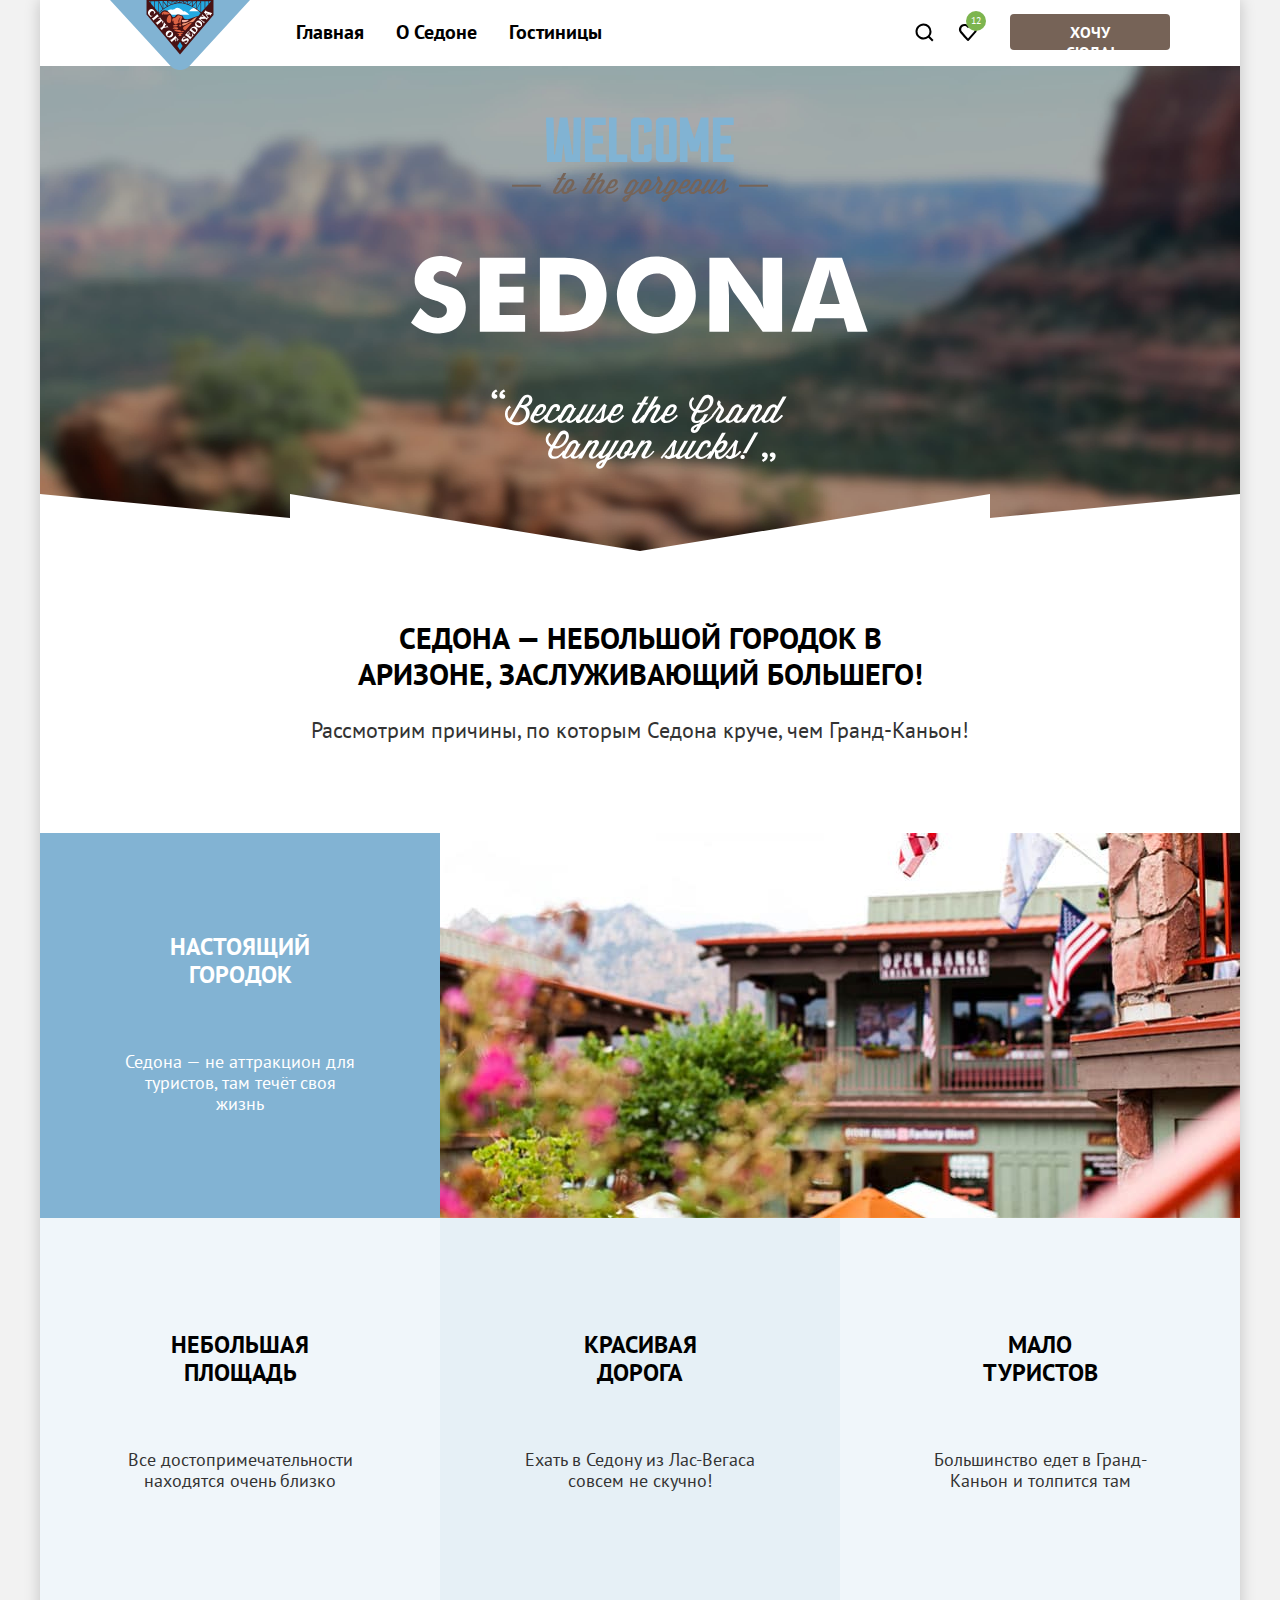
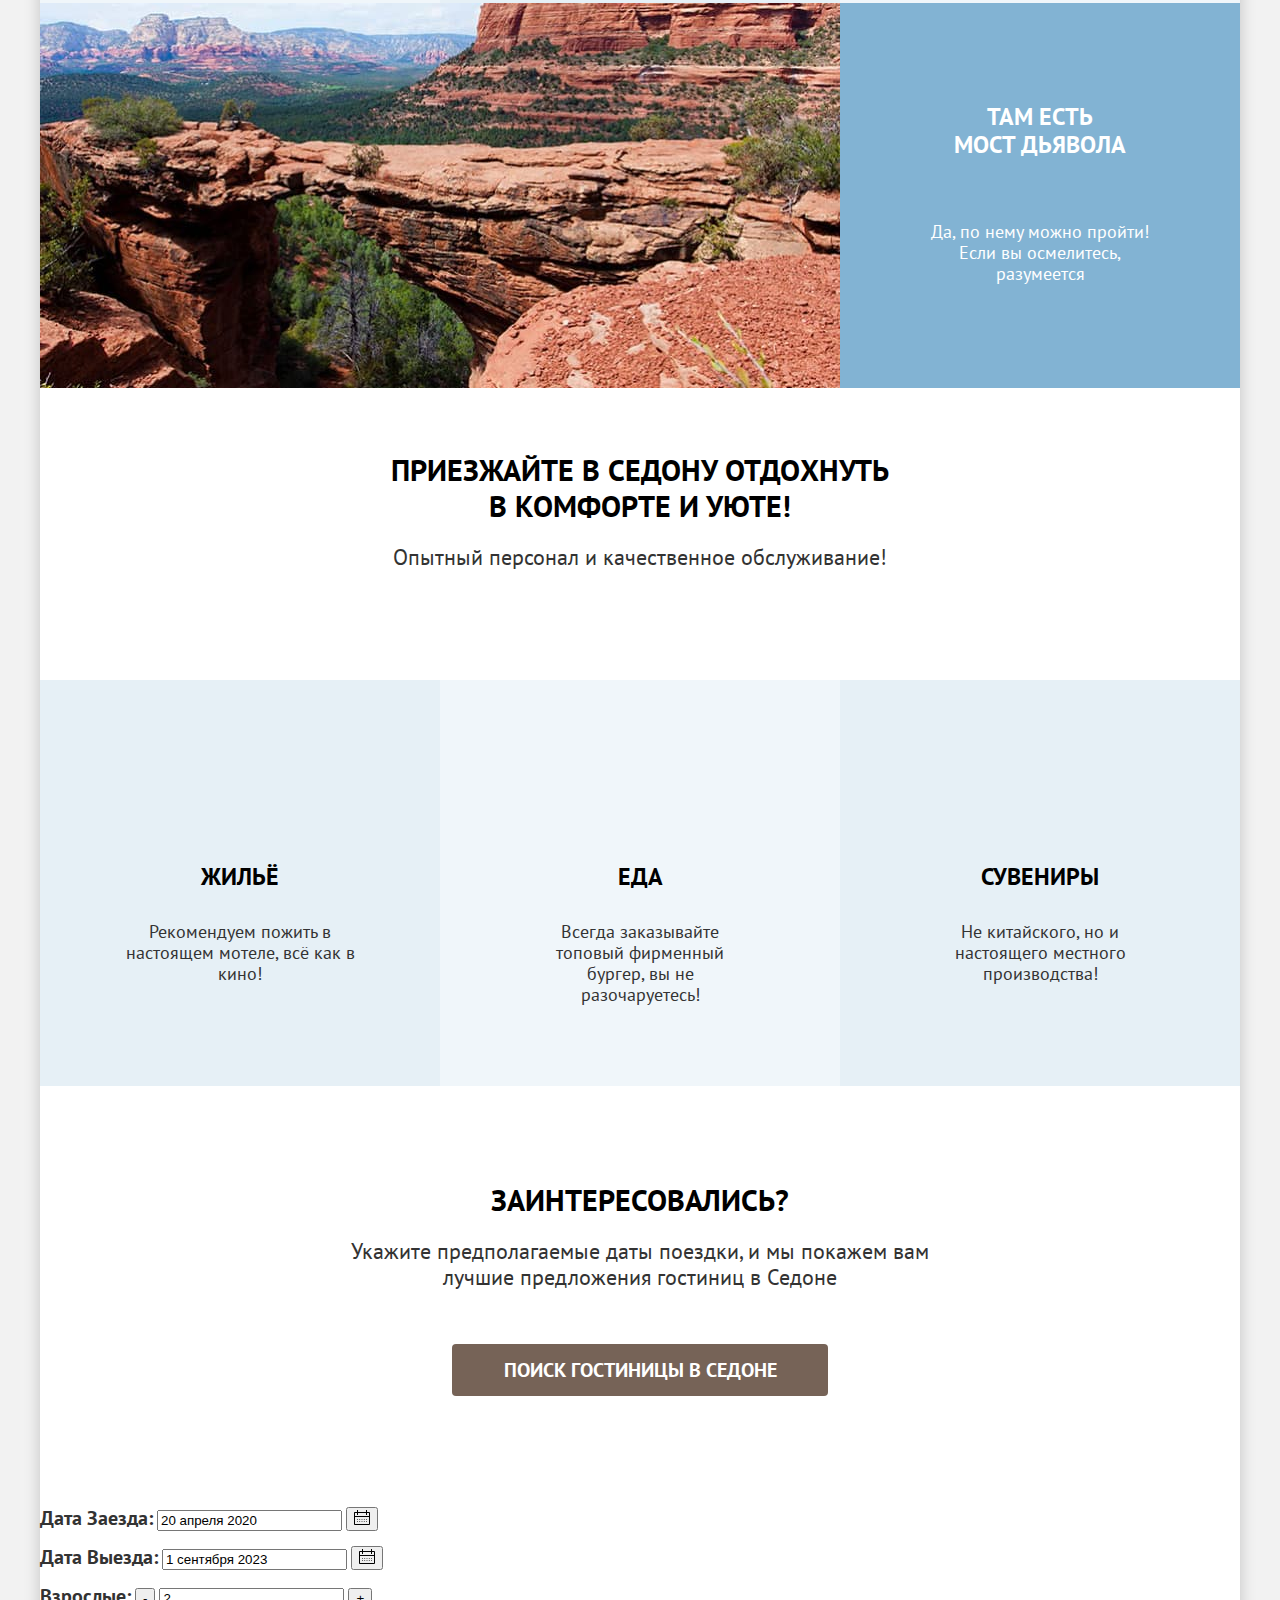
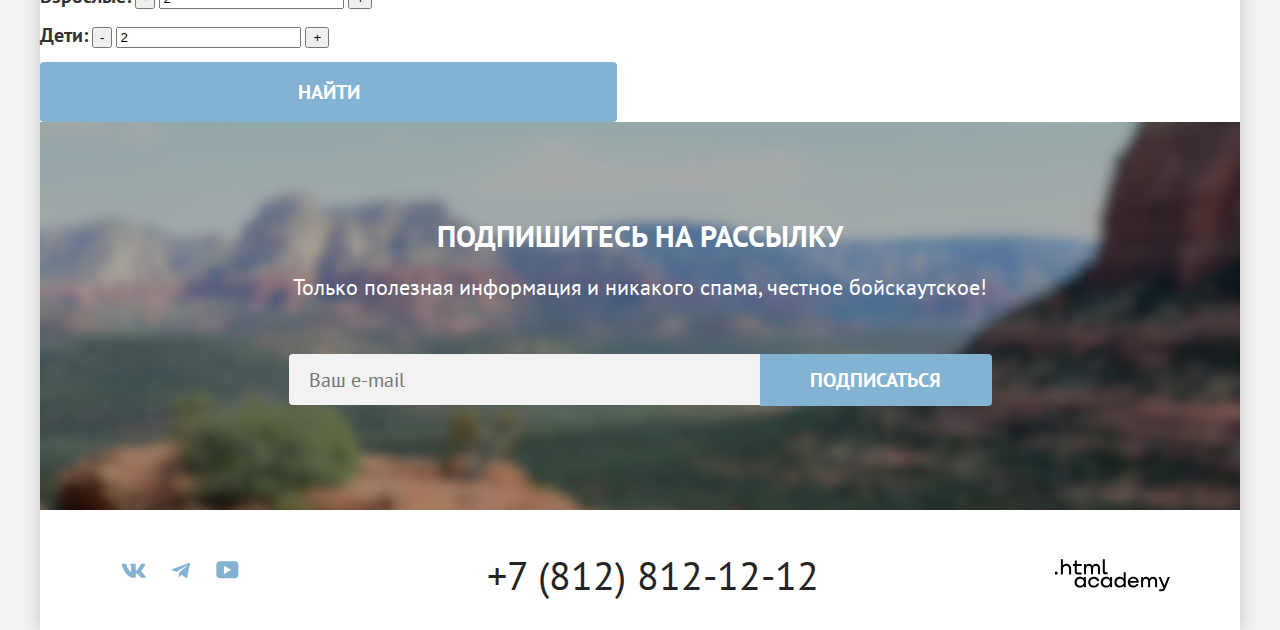
==== commit 43ecd858: "Добавляет микросетки на флексах для всех страниц" ====
--- a/index.html
+++ b/index.html
@@ -11,12 +11,11 @@
     <div class="site-container">
 
       <header class="main-header" data-test="header">
-
+        <a class="navigation-logo" href="index.html" aria-current="page">
+          <img class="main-header-logo" src="images/content/logo-sedona.svg" width="140" height="70"
+            aria-current="page" alt="Логотип Седона">
+        </a>
         <nav class="navigation">
-          <a class="navigation-logo" href="index.html" aria-current="page">
-            <img class="main-header-logo" src="images/content/logo-sedona.svg" width="140" height="70" aria-current="page"
-              alt="Логотип Седона">
-          </a>
           <ul class="navigation-list">
             <li class="navigation-item">
               <a class="navigation-link navigation-link-carrent" href="index.html" aria-current="page">Главная</a>
@@ -28,29 +27,33 @@
               <a class="navigation-link" href="catalog.html">Гостиницы</a>
             </li>
           </ul>
-          <ul class="navigation-user">
+
+          <ul class="navigation-user-list">
             <li class="navigation-user-item">
               <a class="navigation-user-link navigation-user-link-search" href="#">
+                <svg xmlns="http://www.w3.org/2000/svg" width="20" height="20" fill="none">
+                  <path fill="#000" d="m19.5 18-3.7-3.67c1-1.3 1.7-2.98 1.7-4.87a8 8 0 0 0-8-7.96c-4.4 0-8 3.68-8 8.06a8 8 0 0 0 12.9 6.26l3.7 3.68 1.4-1.5Zm-10-2.48a6 6 0 0 1-6-5.96 6 6 0 0 1 12 0 6 6 0 0 1-6 5.96Z"/>
+                </svg>
                 <span class="visually-hidden">Поиск</span>
               </a>
             </li>
             <li class="navigation-user-item">
               <a class="navigation-user-link navigation-user-link-favorite" href="#"
-                alt="Количество гостиниц в избранном - 12">
+              aria-label="Количество гостиниц в избранном - 12">
+              <svg xmlns="http://www.w3.org/2000/svg" width="20" height="20" fill="none">
+                <path fill="#000" d="M9.9 19a.9.9 0 0 1-.8-.4c-5.4-6.1-6.7-7.5-7-7.9A5.4 5.4 0 0 1 6.5 2C7.8 2 9 2.5 10 3.3a5.46 5.46 0 0 1 9 4.1c0 1.3-.5 2.5-1.3 3.4l-7 7.9c-.2.2-.4.3-.8.3Zm-6-9.5c.3.4 3.5 4 6.1 6.9l6.2-7c.5-.5.7-1.2.7-2 0-1.8-1.5-3.3-3.3-3.3-1 0-2 .5-2.7 1.3-.3.3-.6.4-.9.4-.3 0-.6-.2-.8-.4-.7-.8-1.7-1.3-2.7-1.3-1.8 0-3.3 1.5-3.3 3.3-.1.9.3 1.6.7 2.1-.1 0-.1 0 0 0Z"/>
+              </svg>
                 <span class="visually-hidden">Избранное</span>
                 <span class="notification-badg">12</span>
               </a>
             </li>
-            <li class="navigation-user-item">
-              <a class="button navigation-search" href="#search">Хочу сюда</a>
-            </li>
-          </ul>
+          </ul>
+          <a class="button navigation-search" href="#search">Хочу сюда!</a>
 
         </nav>
-
       </header>
 
-      <main class="main-index" data-test="main">
+      <main class="main-container main-index" data-test="main">
         <div class="intro" data-test="hero">
           <h1 class="visually-hidden">Седона-городок в Аризоне</h1>
           <img class="intro-img" src="images/content/intro-text.svg" width="458" height="352" alt="Welcome to Sedona">
@@ -64,15 +67,15 @@
             </p>
           </div>
           <ul class="feature-list">
-            <li class="feature-item feature-item-dark">
-              <div class="feature-item-flex">
+            <li class="feature-item-dark">
+
                 <div class="feature-item-wrapper">
                   <h3 class="feature-title">Настоящий<br> городок</h3>
 
                   <p class="feature-text">Седона — не аттракцион для туристов, там течёт своя жизнь</p>
                 </div>
                 <img src="images/content/feature/feature-hotel.jpg" width="800" height="385" alt="Мотель в Седоне">
-              </div>
+
             </li>
             <li class="feature-item feature-item-light">
               <h3 class="feature-title">Небольшая<br>площадь</h3>
@@ -89,8 +92,8 @@
 
               <p class="feature-text">Большинство едет в Гранд-Каньон и толпится там</p>
             </li>
-            <li class="feature-item feature-item-dark">
-              <div class="feature-item-flex">
+            <li class="feature-item-dark">
+
                 <img src="images/content/feature/feature-mountains.jpg" width="800" height="385" alt="Мост дьявола">
                 <div class="feature-item-wrapper">
                   <h3 class="feature-title">Там есть<br> мост дьявола</h3>
@@ -98,7 +101,7 @@
                   <p class="feature-text advantage-position">Да, по нему можно пройти! Если вы осмелитесь, разумеется
                   </p>
                 </div>
-              </div>
+
             </li>
           </ul>
         </section>
@@ -128,12 +131,12 @@
           </ul>
         </section>
 
-        <section class="search" id="search" data-test="search">
+        <section class="search" data-test="search">
           <div class="search-wrapper">
             <h2 class="title search-title">Заинтересовались?</h2>
             <p class="subtitle search-description">Укажите предполагаемые даты поездки,
               и мы покажем вам лучшие предложения гостиниц в Седоне</p>
-            <a class="button search-button" href="#">Поиск гостиницы в Седоне</a>
+            <a class="button search-button" href="#" id="search">Поиск гостиницы в Седоне</a>
           </div>
           <div class="search-form-wrapper">
             <form class="search-form" action="https://echo.htmlacademy.ru" method="post">
@@ -186,7 +189,7 @@
           <form class="subscription-form" action="https://echo.htmlacademy.ru/courses" method="post">
             <div class="subscription-inner">
               <label class="visually-hidden" for="subscription-email">Укажите ваш e-mail</label>
-              <input class="email" type="email" id="subscription-email" placeholder="Ваш e-mail" required>
+              <input class="input-email" type="email" id="subscription-email" placeholder="Ваш e-mail" required>
             </div>
             <button class="button subscription-button" type="submit">Подписаться</button>
           </form>
@@ -236,7 +239,7 @@
             812-12-12</a><!--Не используем в названии footer, чтобы при необходимости можно было перенести телефон в любое место сайта-->
           <a class="copyright"
             href="https://htmlacademy.ru/"><!--Не используем в названии footer, чтобы при необходимости можно было перенести копирайт в любое место сайта-->
-            <img class="htmlacademy-logo" src="images/content/logo-htmlacademy.svg" width="114.9" height="32.9"
+            <img class="htmlacademy-logo" src="images/content/logo-htmlacademy.svg" width="115" height="33"
               alt="Логотип HTML Academy. Посетить сайт разработчика HTML Academy">
           </a>
         </div>
--- a/styles/styles.css
+++ b/styles/styles.css
@@ -14,8 +14,15 @@
   font-display: swap;
 }
 
+html {
+  height: 100%;
+}
 
 body {
+  display: flex;
+  flex-direction: column;
+  min-height: 100%;
+
   margin: 0;
   padding: 0;
 
@@ -55,10 +62,7 @@
 
   font-family: inherit;
 
-  padding-top: 8px;
-  padding-right: 50px;
-  padding-bottom: 8px;
-  padding-left: 50px;
+  padding: 8px 50px;
 
   font-size: 16px;
   line-height: 20px;
@@ -76,45 +80,43 @@
 
 /*навигация*/
 .main-header {
-  /* position: relative;*/
+  display: flex;
+  align-items: flex-start;
+
   margin: 0 auto;
   width: 1060px;
-  height: 64px;
 
   background-color: #ffffff;
-
+}
+
+.navigation-logo {
+  margin-right: 30px;
+  margin-bottom: -10px;
+  z-index: 1;
 }
 
 .navigation {
   display: flex;
+  flex-grow: 1;
 
   color: #000000;
 }
 
-.navigation-logo {
+/*.navigation-logo {
+  position: absolute;
   width: 140px;
-  margin-right: 30px;
-}
+}*/
 
 .navigation-list {
   display: flex;
-  margin: 0;
-  padding: 0;
-
-  list-style: none;
-}
-
-.navigation-user {
-  display: flex;
-  justify-content: flex-end;
-
-  margin: 0;
-  margin-left: auto;
-  padding: 0;
-
-  width: 268px;
-
-  list-style: none;
+  flex-wrap: wrap;
+  flex-grow: 1;
+
+  margin: 0;
+  /*margin-left: 170px;*/
+  padding: 0;
+
+  list-style-type: none;
 }
 
 .navigation-link {
@@ -136,14 +138,76 @@
   background-color: inherit;
 
   text-decoration: none;
-
+}
+
+.navigation-user-list {
+  display: flex;
+  flex-wrap: wrap;
+  align-items: center;
+
+  margin: 0;
+  margin-right: 20px;
+  padding: 0;
+
+  list-style-type: none;
+}
+
+.navigation-user-link {
+  display: flex;
+  justify-content: center;
+  align-items: center;
+
+  position: relative;
+
+  width: 44px;
+  height: 64px;
+
+  color: rgb(0, 0, 0);
+
+  text-decoration: none;
+}
+
+.notification-badg {
+  position: absolute;
+  top: 11px;
+  left: 20px;
+
+  display: flex;
+  justify-content: center;
+  align-items: center;
+
+  font-size: 10px;
+  font-weight: 400;
+  line-height: 10px;
+  color: rgb(255, 255, 255);
+
+  width: 20px;
+  height: 20px;
+
+  background: rgb(125, 181, 79);
+  border-radius: 50%;
 }
 
 .navigation-search {
+  display: flex;
+  justify-content: center;
+  align-self: center;
+
+  box-sizing: border-box;
+
+  padding: 8px 34px;
+
+  width: 160px;
+  height: 36px;
+
   background-color: #766357;
 }
 
 /*intro*/
+
+.main-container {
+  flex-grow: 1;
+}
 
 .intro {
   height: 485px;
@@ -208,6 +272,7 @@
 
 .feature-title {
   margin: 0;
+  margin-bottom: 62px;
 
   font-size: 24px;
   line-height: 28px;
@@ -218,8 +283,10 @@
 }
 
 .feature-text {
-  font-size: 22px;
-  line-height: 26px;
+  margin: 0;
+
+  font-size: 18px;
+  line-height: 21px;
 }
 
 .feature-list {
@@ -228,38 +295,46 @@
   margin: 0;
   padding: 0;
 
-  text-align: center;
-  list-style: none;
+  width: auto;
+
+  text-align: center;
+  list-style-type: none;
 }
 
 .feature-item {
-  margin: 0;
-  padding: 0;
-
-  text-align: center;
+  display: flex;
+  justify-content: center;
+  flex-direction: column;
+  text-align: center;
+
+  flex-grow: 1;
+
+  box-sizing: border-box;
+
+  margin: 0;
+  padding: 102px 85px;
 
   width: 400px;
-  height: 385px;
+  min-height: 385px;
 
   background-color: rgba(130, 179, 211, 0.2);
 
 }
 
-.feature-item::last-child,
-.feature-item::first-child {
-  width: auto;
-}
-
-.feature-item-flex {
-  display: flex;
-}
-
 .feature-item-wrapper {
+  padding: 100px 85px;
   width: 400px;
-  height: 385px;
+
+  box-sizing: border-box;
 }
 
 .feature-item-dark {
+  display: flex;
+  margin: 0;
+  padding: 0;
+
+  flex-grow: 1;
+
   color: #ffffff;
 
   width: auto;
@@ -272,10 +347,10 @@
 
 .feature-item-dark .feature-title {
   color: #ffffff;
-  }
+}
 
 .feature-item-dark .feature-text {
-color: #ffffff;
+  color: #ffffff;
 }
 
 /*инфраструктура*/
@@ -303,22 +378,23 @@
 
 .infrastructure-list {
   display: flex;
+  flex-wrap: wrap;
   margin: 0;
   padding: 0;
 
   width: auto;
   text-align: center;
-  list-style: none;
+  list-style-type: none;
 }
 
 .infrastructure-item {
-  margin: 0;
-  padding: 0;
-
-  text-align: center;
-
-  width: 400px;
-  min-height: 385px;
+  flex-grow: 1;
+  margin: 0;
+  padding: 183px 85px 81px 85px;
+
+  text-align: center;
+
+  width: 230px;
 
   background-color: #ffffff;
 }
@@ -333,12 +409,8 @@
 
 
 .infrastructure-title {
-  padding-left: 85px;
-  padding-right: 85px;
-  padding-top: 183px;
-  padding-bottom: 30px;
-
-  margin: 0;
+  margin: 0;
+  margin-bottom: 30px;
 
   font-size: 24px;
   line-height: 28px;
@@ -350,9 +422,6 @@
 
 .infrastructure-discription {
   margin: 0;
-  padding-left: 85px;
-  padding-right: 85px;
-  padding-bottom: 81px;
 
   font-size: 18px;
   line-height: 21px;
@@ -362,8 +431,7 @@
 /*блок для поиска гостиниц*/
 
 .search-wrapper {
-  padding-top: 96px;
-  padding-bottom: 96px;
+  padding: 96px 304px;
   text-align: center;
 
   background-color: #ffffff;
@@ -371,23 +439,17 @@
 
 .search-title {
   margin: 0;
+  margin-bottom: 20px;
 }
 
 .search-description {
   margin-bottom: 54px;
-  padding-right: 304px;
-  padding-left: 304px;
-  padding-top: 20px;
 }
 
 .search-button {
-  display: inline;
-
+  margin: 0 108px;
   font-size: 20px;
   line-height: 36px;
-
-  /*text-align: center;*/
-  vertical-align: middle;
 
   background-color: #766357;
 }
@@ -410,6 +472,8 @@
 
   background: rgba(130, 179, 211, 1);
 }
+
+/*расслылка*/
 
 .subscription {
   padding-top: 96px;
@@ -425,9 +489,12 @@
   background-size: cover;
 }
 
+.subscription-title {
+  margin-bottom: 20px;
+}
+
 .subscription-text {
-  padding-top: 20px;
-  padding-bottom: 54px;
+  margin-bottom: 54px;
 }
 
 .subscription-special .subscription-title,
@@ -435,13 +502,23 @@
   color: #ffffff;
 }
 
-.email {
+.subscription-form {
+  display: flex;
+  justify-content: center;
+}
+
+.input-email {
+  margin: 0;
+  padding: 14px 20px 14px 20px;
   font-family: inherit;
   font-size: 20px;
   line-height: 36px;
 
-  width: 452px;
-  height: 52px;
+  width: 431px;
+  height: 23px;
+
+  border: 0;
+  border-radius: 4px 0 0 4px;
 
   background-color: rgba(242, 242, 242, 1);
 }
@@ -453,13 +530,13 @@
   width: 232px;
   height: 52px;
 
+  border-radius: 0 4px 4px 0;
+
   background-color: rgba(130, 179, 211, 1);
 }
 
 /*футер*/
 .page-footer {
-
-  height: 120px;
   background-color: #ffffff;
 }
 
@@ -467,27 +544,41 @@
   display: flex;
   justify-content: space-between;
 
+
   margin: 0 auto;
+  padding-top: 40px;
+  padding-bottom: 30px;
 
   width: 1060px;
 }
 
+.social {
+  max-width: 142px;
+}
+
 .social-list {
   display: flex;
-
-  margin: 0;
-  padding: 0;
-
-  list-style: none;
+  flex-wrap: wrap;
+
+  margin: 0;
+  padding: 0;
+
+  list-style-type: none;
 }
 
 .social-link {
+  display: flex;
+  justify-content: center;
+  align-items: center;
+
   font-size: 20px;
   line-height: 24px;
   font-weight: 700;
-  text-align: center;
-
-  color: #242424;
+
+  width: 47px;
+  height: 40px;
+
+  color: #83B3D3;
 
   text-decoration: none;
 }
@@ -511,11 +602,24 @@
 }*/
 
 .phone {
+  display: flex;
+  justify-content: center;
+  align-items: center;
+
   font-size: 40px;
   line-height: 40px;
+
+  height: 50px;
+
   text-decoration-line: none;
   text-transform: uppercase;
   color: #242424;
+}
+
+.copyright {
+  display: flex;
+  justify-content: center;
+  align-items: center;
 }
 
 /*каталог*/
@@ -550,14 +654,18 @@
 
 }
 
-.breadcrumbs,
-.catalog-filter-list {
-  list-style: none;
+.breadcrumbs {
+  margin: 0;
+  padding: 0;
+  margin-bottom: 40px;
+
+  list-style-type: none;
 }
 
 .breadcrumbs-link {
   font-size: 16px;
   color: #ffffff;
+
   text-decoration: none;
 }
 
@@ -569,13 +677,24 @@
 .catalog-filter-group {
   margin-right: 70px;
   padding: 0;
-  width: 150px;
+  width: 134px;
   border-style: none;
 }
 
 .catalog-filter-list {
   margin: 0;
   padding: 0;
+
+  list-style-type: none;
+}
+
+.catalog-filter-title {
+  margin-bottom: 32px;
+  padding: 0;
+}
+
+.catalog-filter-item {
+  margin-top: 16px;
 }
 
 .filter-price {
@@ -589,6 +708,7 @@
 .control-input-right {
   margin: 0;
   padding: 0;
+  padding-left: 12px;
 
   font-family: inherit;
   font-size: 18px;
@@ -596,7 +716,7 @@
   font-weight: 700;
   color: #000000;
 
-  width: 143px;
+  width: 101px;
   height: 48px;
 
   border: none;
@@ -606,7 +726,23 @@
   background-color: rgba(242, 242, 242, 1);
 }
 
+.control-range {
+  margin: 0;
+  padding: 0;
+
+  font-family: inherit;
+  font-size: 18px;
+  line-height: 24px;
+  font-weight: 400;
+  color: #333333;
+
+  background-color: rgba(242, 242, 242, 1);
+}
+
 .apply-button {
+  margin-bottom: 32px;
+  margin-top: 56px;
+
   width: 191px;
   height: 36px;
 
@@ -623,14 +759,10 @@
 
 /*список найденных отелей*/
 .catalog-hotels {
+  padding-left: 70px;
+  padding-right: 70px;
 
   background-color: rgba(255, 255, 255, 1);
-}
-
-.catalog-hotels-container {
-  margin: 0 auto;
-
-  width: 1060px;
 }
 
 .catalog-sorting-wrapper {
@@ -679,27 +811,42 @@
 
   width: 160px;
 
-  list-style: none;
+  list-style-type: none;
 }
 
 /*список каталога*/
 .catalog-hotels-list {
   display: flex;
-  justify-content: space-between;
+  justify-content: flex-start;
   flex-wrap: wrap;
   margin: 0;
   padding: 0;
 
   text-align: center;
 
-  list-style: none;
+  list-style-type: none;
 }
 
 .catalog-hotels-item {
+  display: flex;
+  flex-direction: column;
+
+  margin-right: 20px;
   margin-bottom: 20px;
   padding: 20px;
-  width: 300px;
+
+  width: 296px;
+
   border: 1px solid #E6E6E6;
+}
+
+.catalog-hotels-item:nth-child(3n) {
+  margin-right: 0;
+}
+
+.catalog-hotels-card-img {
+  max-width: 100%;
+  height: auto;
 }
 
 .catalog-hotels-card-title {
@@ -708,15 +855,40 @@
   font-weight: 700;
 
   color: #000000;
-
-}
-
-.catalog-hotels-card-link {
+}
+
+.card-title-link {
+  align-self: flex-start;
   text-decoration: none;
+}
+
+.card-img-link {
+  order: -1;
+  text-decoration: none;
+}
+
+.wrapper-card-discription {
+  display: flex;
+  justify-content: space-between;
+
+  margin-bottom: 16px;
+}
+
+.wrapper-card-button {
+  display: flex;
+  justify-content: space-between;
+
+  margin-bottom: 16px;
+}
+
+.wrapper-card-rating {
+  display: flex;
+  justify-content: space-between;
 }
 
 .catalog-hotels-card-type,
 .catalog-hotels-card-price {
+  margin: 0;
   font-size: 18px;
   line-height: 21px;
   color: rgba(51, 51, 51, 1);
@@ -746,7 +918,7 @@
 .stars-four {
   background-image: url("../images/decorate/star.svg");
   background-repeat: space;
-  width: 89px;
+  width: 90px;
   height: 17px;
 }
 
@@ -758,24 +930,19 @@
 }
 
 .catalog-hotels-card-rating {
-  display: inline;
-  padding-left: 23px;
-  padding-right: 23px;
+  margin: 0;
+  /*padding-left: 20px;
+  padding-right: 20px;
   padding-top: 8px;
-  padding-bottom: 8px;
-  margin-left: 0;
-  margin-top: 46px;
+  padding-bottom: 8px;*/
+  width: 140px;
+  height: 37px;
 
   font-size: 16px;
   line-height: 20px;
   text-transform: uppercase;
   color: rgba(51, 51, 51, 1);
 
-  text-align: center;
-
-  width: 140px;
-  height: 36px;
-
   border-radius: 4px;
 
   background-color: rgba(242, 242, 242, 1);
@@ -801,23 +968,24 @@
 /* Link */
 .pagination {
   display: flex;
-  gap: 8px;
 
   margin: 0;
   margin-top: 40px;
   padding: 0;
 
-  min-width: 60px;
-  min-height: 60px;
-
-  list-style: none;
-
+  list-style-type: none;
+
+}
+
+.pagination-item:not(:last-child) {
+  margin-right: 8px;
 }
 
 .pagination-link {
   display: flex;
+  justify-content: center;
   align-items: center;
-  justify-content: center;
+  box-sizing: border-box;
   padding: 8px 8px;
 
   font-size: 20px;
@@ -826,8 +994,8 @@
   text-align: center;
   color: #ffffff;
 
-  min-width: 60px;
-  min-height: 60px;
+  width: 60px;
+  height: 60px;
 
   text-decoration: none;
 
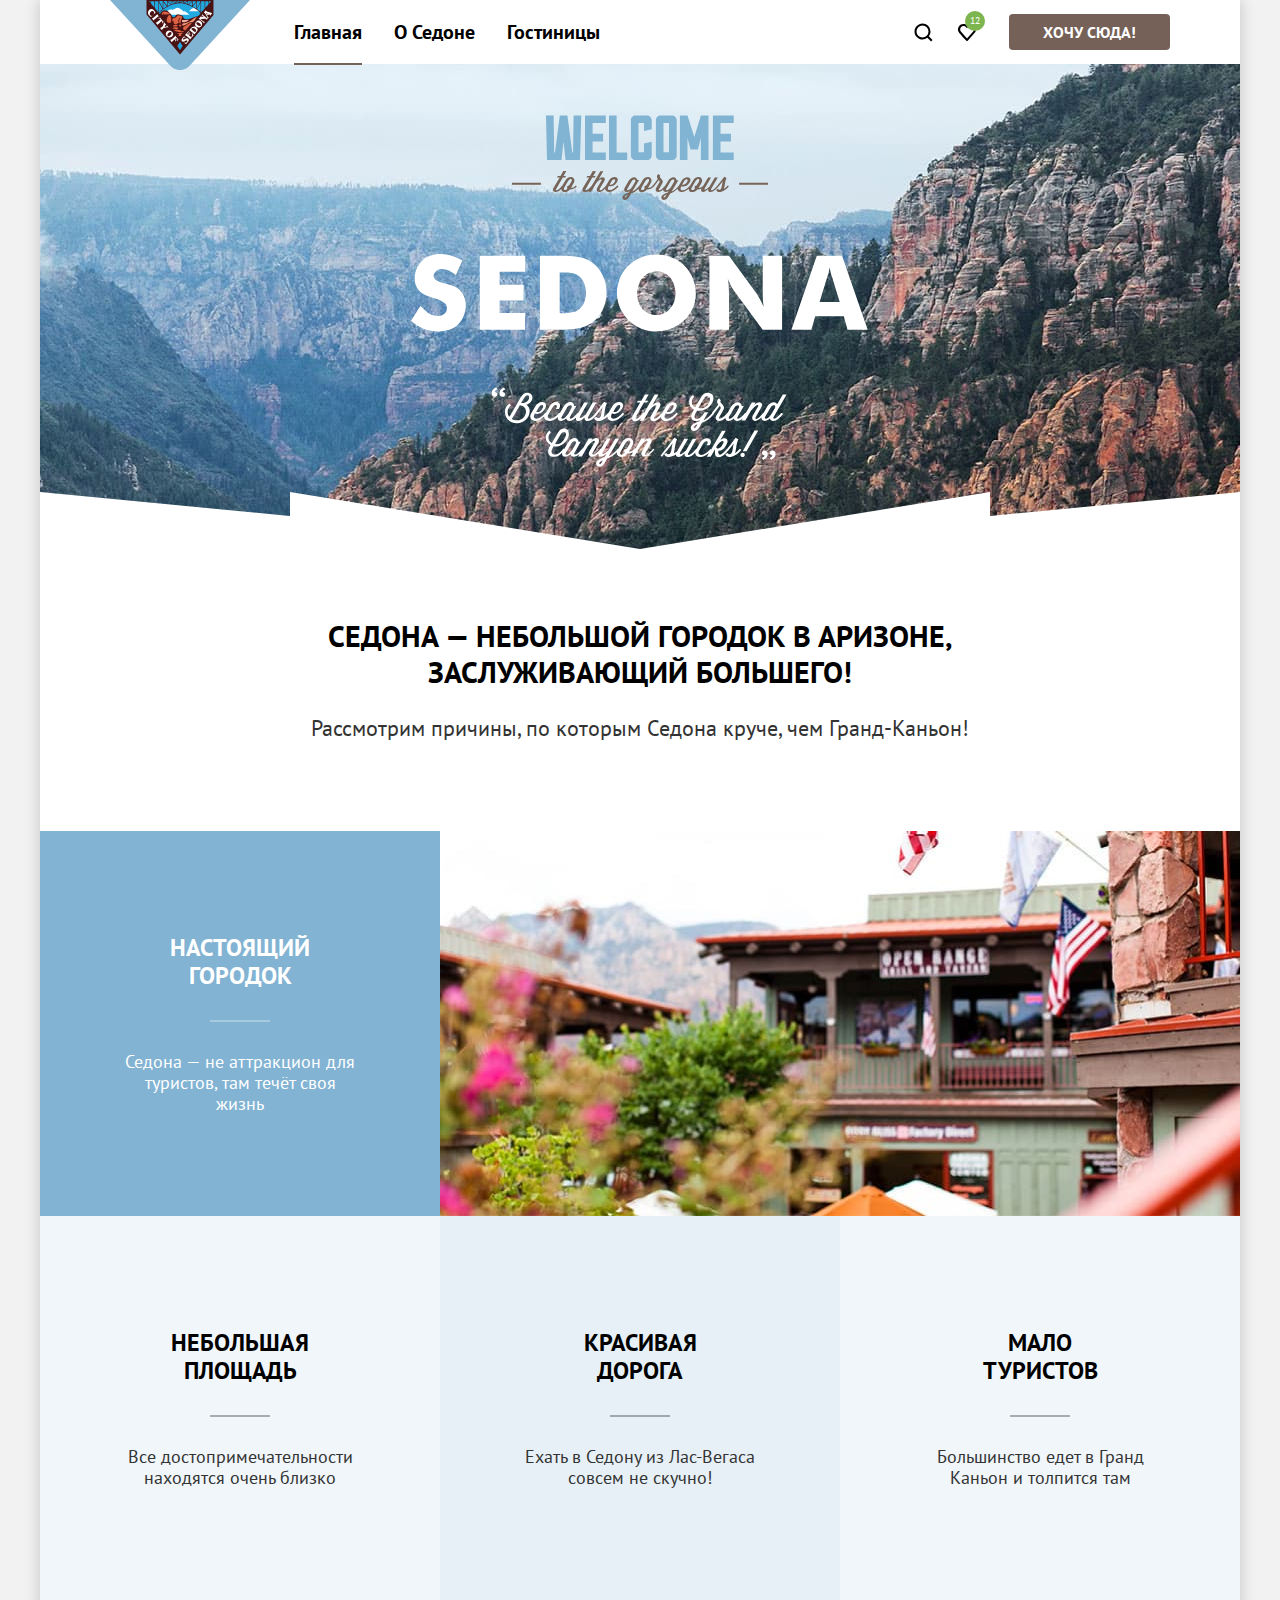
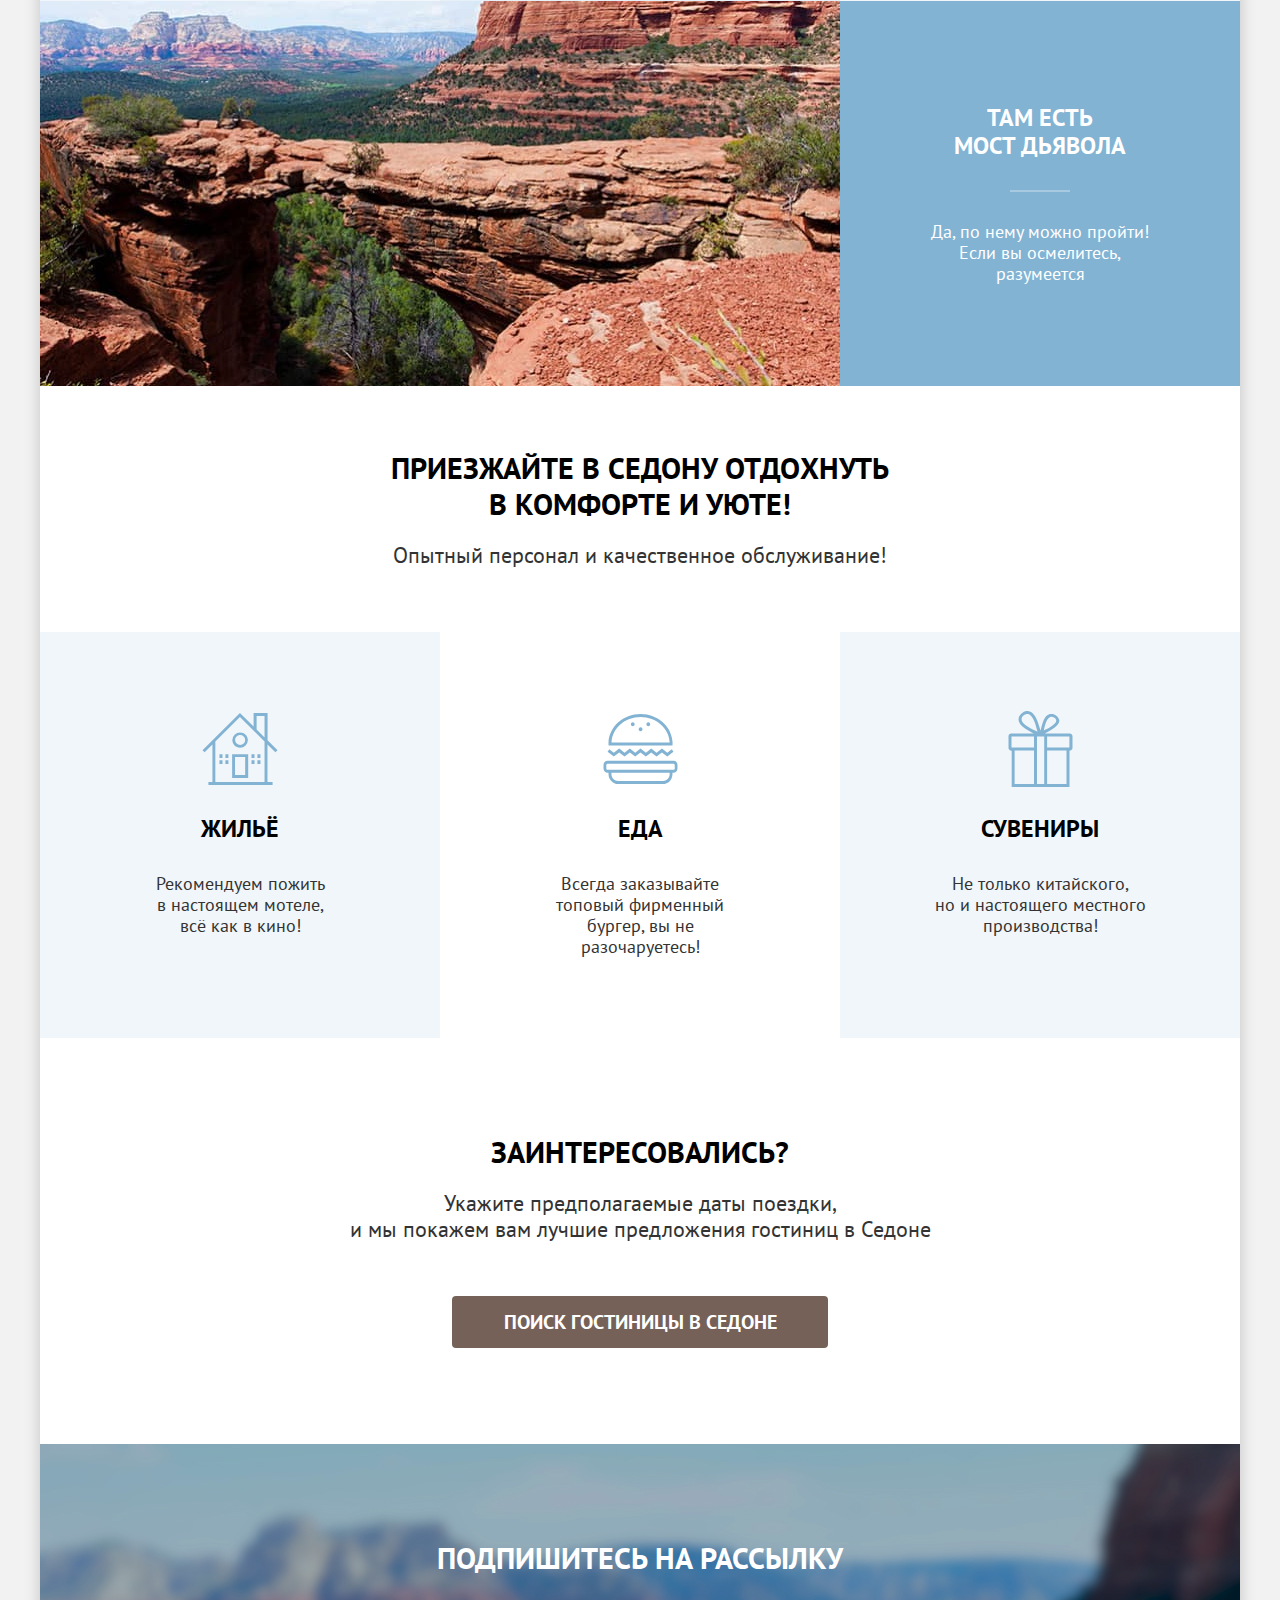
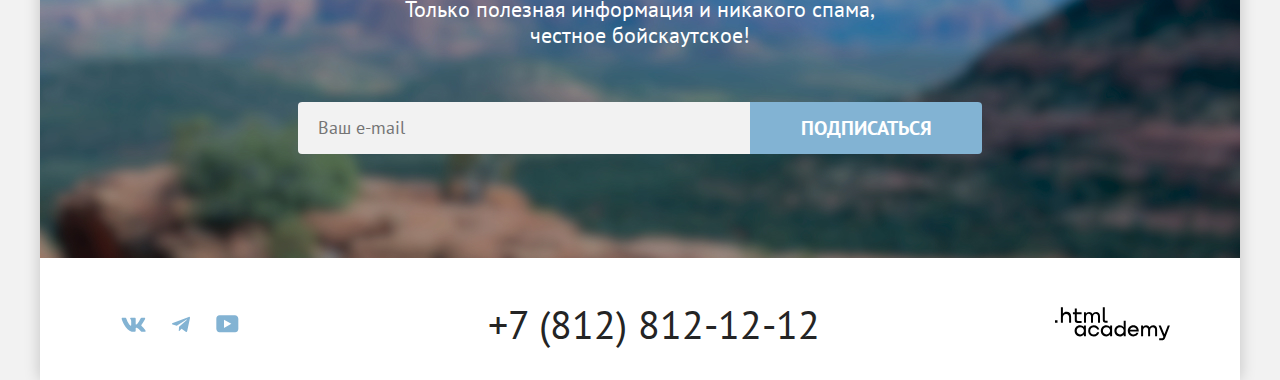
==== commit 56067210: "Merge pull request #1 from Nadezhda1904/master" ====
--- a/index.html
+++ b/index.html
@@ -4,6 +4,7 @@
   <head>
     <meta charset="utf-8">
     <title>HTML Academy: Седона</title>
+    <link rel="icon" type="image/png" sizes="32x32" href="images/favicon.png">
     <link rel="stylesheet" href="styles/styles.css">
   </head>
 
@@ -12,13 +13,13 @@
 
       <header class="main-header" data-test="header">
         <a class="navigation-logo" href="index.html" aria-current="page">
-          <img class="main-header-logo" src="images/content/logo-sedona.svg" width="140" height="70"
-            aria-current="page" alt="Логотип Седона">
+          <img class="main-header-logo" src="images/content/logo-sedona.svg" width="140" height="70" aria-current="page"
+            alt="Логотип Седона">
         </a>
         <nav class="navigation">
           <ul class="navigation-list">
             <li class="navigation-item">
-              <a class="navigation-link navigation-link-carrent" href="index.html" aria-current="page">Главная</a>
+              <a class="navigation-link navigation-link-current" href="index.html" aria-current="page">Главная</a>
             </li>
             <li class="navigation-item">
               <a class="navigation-link" href="about.html">О Седоне</a>
@@ -30,30 +31,33 @@
 
           <ul class="navigation-user-list">
             <li class="navigation-user-item">
-              <a class="navigation-user-link navigation-user-link-search" href="#">
-                <svg xmlns="http://www.w3.org/2000/svg" width="20" height="20" fill="none">
-                  <path fill="#000" d="m19.5 18-3.7-3.67c1-1.3 1.7-2.98 1.7-4.87a8 8 0 0 0-8-7.96c-4.4 0-8 3.68-8 8.06a8 8 0 0 0 12.9 6.26l3.7 3.68 1.4-1.5Zm-10-2.48a6 6 0 0 1-6-5.96 6 6 0 0 1 12 0 6 6 0 0 1-6 5.96Z"/>
+              <a class="navigation-user-link" href="#">
+                <svg aria-hidden="true" focusable="false" width="20" height="20" viewBox="0 0 20 20" fill="currentColor"
+                  xmlns="http://www.w3.org/2000/svg">
+                  <path
+                    d="m19.5 18-3.7-3.67c1-1.3 1.7-2.98 1.7-4.87a8 8 0 0 0-8-7.96c-4.4 0-8 3.68-8 8.06a8 8 0 0 0 12.9 6.26l3.7 3.68 1.4-1.5Zm-10-2.48a6 6 0 0 1-6-5.96 6 6 0 0 1 12 0 6 6 0 0 1-6 5.96Z" />
                 </svg>
                 <span class="visually-hidden">Поиск</span>
               </a>
             </li>
             <li class="navigation-user-item">
-              <a class="navigation-user-link navigation-user-link-favorite" href="#"
-              aria-label="Количество гостиниц в избранном - 12">
-              <svg xmlns="http://www.w3.org/2000/svg" width="20" height="20" fill="none">
-                <path fill="#000" d="M9.9 19a.9.9 0 0 1-.8-.4c-5.4-6.1-6.7-7.5-7-7.9A5.4 5.4 0 0 1 6.5 2C7.8 2 9 2.5 10 3.3a5.46 5.46 0 0 1 9 4.1c0 1.3-.5 2.5-1.3 3.4l-7 7.9c-.2.2-.4.3-.8.3Zm-6-9.5c.3.4 3.5 4 6.1 6.9l6.2-7c.5-.5.7-1.2.7-2 0-1.8-1.5-3.3-3.3-3.3-1 0-2 .5-2.7 1.3-.3.3-.6.4-.9.4-.3 0-.6-.2-.8-.4-.7-.8-1.7-1.3-2.7-1.3-1.8 0-3.3 1.5-3.3 3.3-.1.9.3 1.6.7 2.1-.1 0-.1 0 0 0Z"/>
-              </svg>
+              <a class="navigation-user-link" href="#" aria-label="Количество гостиниц в избранном - 12">
+                <svg aria-hidden="true" focusable="false" width="20" height="20" viewBox="0 0 20 20" fill="currentColor"
+                  xmlns="http://www.w3.org/2000/svg">
+                  <path
+                    d="M9.9 19a.9.9 0 0 1-.8-.4c-5.4-6.1-6.7-7.5-7-7.9A5.4 5.4 0 0 1 6.5 2C7.8 2 9 2.5 10 3.3a5.46 5.46 0 0 1 9 4.1c0 1.3-.5 2.5-1.3 3.4l-7 7.9c-.2.2-.4.3-.8.3Zm-6-9.5c.3.4 3.5 4 6.1 6.9l6.2-7c.5-.5.7-1.2.7-2 0-1.8-1.5-3.3-3.3-3.3-1 0-2 .5-2.7 1.3-.3.3-.6.4-.9.4-.3 0-.6-.2-.8-.4-.7-.8-1.7-1.3-2.7-1.3-1.8 0-3.3 1.5-3.3 3.3-.1.9.3 1.6.7 2.1-.1 0-.1 0 0 0Z" />
+                </svg>
                 <span class="visually-hidden">Избранное</span>
                 <span class="notification-badg">12</span>
               </a>
             </li>
           </ul>
-          <a class="button navigation-search" href="#search">Хочу сюда!</a>
+          <a class="button button-first navigation-search" href="#search">Хочу сюда!</a>
 
         </nav>
       </header>
 
-      <main class="main-container main-index" data-test="main">
+      <main class="main-container" data-test="main">
         <div class="intro" data-test="hero">
           <h1 class="visually-hidden">Седона-городок в Аризоне</h1>
           <img class="intro-img" src="images/content/intro-text.svg" width="458" height="352" alt="Welcome to Sedona">
@@ -63,70 +67,70 @@
           <div class="feature-intro-text">
             <h2 class="visually-hidden">Преимущества</h2>
             <p class="title feature-intro-title">Седона — небольшой городок в Аризоне, заслуживающий большего!</p>
-            <p class="subtitle feature-intro-subtitle">Рассмотрим причины, по которым Седона круче, чем Гранд-Каньон!
+            <p class="subtitle">Рассмотрим причины, по которым Седона круче, чем Гранд-Каньон!
             </p>
           </div>
+
           <ul class="feature-list">
+
             <li class="feature-item-dark">
-
-                <div class="feature-item-wrapper">
-                  <h3 class="feature-title">Настоящий<br> городок</h3>
-
-                  <p class="feature-text">Седона — не аттракцион для туристов, там течёт своя жизнь</p>
-                </div>
-                <img src="images/content/feature/feature-hotel.jpg" width="800" height="385" alt="Мотель в Седоне">
-
-            </li>
-            <li class="feature-item feature-item-light">
+              <div class="feature-item-wrapper">
+                <h3 class="feature-title">Настоящий<br> городок</h3>
+                <p class="feature-text">Седона — не аттракцион для туристов, там течёт своя жизнь</p>
+              </div>
+              <img class="feature-image" src="images/content/feature/feature-hotel.jpg" width="800" height="385"
+                alt="Мотель в Седоне">
+            </li>
+
+            <li class="feature-item">
               <h3 class="feature-title">Небольшая<br>площадь</h3>
-
               <p class="feature-text">Все достопримечательности находятся очень близко</p>
             </li>
+
             <li class="feature-item">
               <h3 class="feature-title">Красивая<br>дорога</h3>
-
               <p class="feature-text">Ехать в Седону из Лас-Вегаса совсем не скучно!</p>
             </li>
-            <li class="feature-item feature-item-light">
+
+            <li class="feature-item">
               <h3 class="feature-title">Мало<br>туристов</h3>
-
-              <p class="feature-text">Большинство едет в Гранд-Каньон и толпится там</p>
-            </li>
+              <p class="feature-text">Большинство едет в Гранд Каньон и толпится там</p>
+            </li>
+
             <li class="feature-item-dark">
-
-                <img src="images/content/feature/feature-mountains.jpg" width="800" height="385" alt="Мост дьявола">
-                <div class="feature-item-wrapper">
-                  <h3 class="feature-title">Там есть<br> мост дьявола</h3>
-
-                  <p class="feature-text advantage-position">Да, по нему можно пройти! Если вы осмелитесь, разумеется
-                  </p>
-                </div>
-
-            </li>
+              <img src="images/content/feature/feature-mountains.jpg" width="800" height="385" alt="Мост дьявола">
+              <div class="feature-item-wrapper">
+                <h3 class="feature-title">Там есть<br> мост дьявола</h3>
+                <p class="feature-text advantage-position">Да, по нему можно пройти! Если вы осмелитесь, разумеется
+                </p>
+              </div>
+            </li>
+
           </ul>
         </section>
 
-        <section class="infrastructure">
+        <section class="infrastructure" data-test="service">
 
           <div class="infrastructure-intro-text">
             <h2 class="visually-hidden">Инфраструктура</h2>
             <p class="title infrastructure-intro-title">Приезжайте в Седону отдохнуть в комфорте и уюте!</p>
-            <p class="subtitle infrastructure-intro-subtitle">Опытный персонал и качественное обслуживание!</p>
+            <p class="subtitle">Опытный персонал и качественное обслуживание!</p>
           </div>
 
           <ul class="infrastructure-list">
-            <li class="infrastructure-item infrastructure-item-housing align">
+            <li class="infrastructure-item infrastructure-item-housing">
               <h4 class="infrastructure-title">Жильё</h4>
-              <p class="infrastructure-discription">Рекомендуем пожить в настоящем мотеле, всё как в кино!</p>
-            </li>
-            <li class="infrastructure-item infrastructure-item-food align">
+              <p class="infrastructure-discription">Рекомендуем пожить<br> в настоящем мотеле,<br> всё как в кино!</p>
+            </li>
+            <li class="infrastructure-item infrastructure-item-food">
               <h4 class="infrastructure-title">Еда</h4>
-              <p class="infrastructure-discription">Всегда заказывайте топовый фирменный бургер, вы не разочаруетесь!
+              <p class="infrastructure-discription">Всегда заказывайте<br> топовый фирменный бургер, вы не
+                разочаруетесь!
               </p>
             </li>
-            <li class="infrastructure-item infrastructure-item-gift align">
+            <li class="infrastructure-item infrastructure-item-gift">
               <h4 class="infrastructure-title">Сувениры</h4>
-              <p class="infrastructure-discription">Не китайского, но и настоящего местного производства!</p>
+              <p class="infrastructure-discription">Не только китайского,<br> но и настоящего местного производства!</p>
             </li>
           </ul>
         </section>
@@ -134,64 +138,21 @@
         <section class="search" data-test="search">
           <div class="search-wrapper">
             <h2 class="title search-title">Заинтересовались?</h2>
-            <p class="subtitle search-description">Укажите предполагаемые даты поездки,
+            <p class="subtitle search-description">Укажите предполагаемые даты поездки,<br>
               и мы покажем вам лучшие предложения гостиниц в Седоне</p>
-            <a class="button search-button" href="#" id="search">Поиск гостиницы в Седоне</a>
-          </div>
-          <div class="search-form-wrapper">
-            <form class="search-form" action="https://echo.htmlacademy.ru" method="post">
-              <p class="search-form-date">
-                <label class="form-label" for="search-date-in">Дата Заезда:</label>
-                <input type="text" name="date-in" id="search-date-in" value="20 апреля 2020">
-                <button class="calendar" type="button">
-                  <svg xmlns="http://www.w3.org/2000/svg" width="16" height="15" fill="none">
-                    <path fill="#000" d="M5.75 10c.3 0 .5-.2.5-.5s-.2-.5-.5-.5-.5.2-.5.5.2.5.5.5Z" />
-                    <path fill="#000"
-                      d="M15 2h-2V0h-1v2H4V0H3v2H1c-.6 0-1 .4-1 1v11c0 .5.4 1 1 1h14c.5 0 1-.5 1-1V3c0-.6-.5-1-1-1Zm0 12H1V7h14v7ZM1 6V3h2v2h1V3h8v2h1V3h2v3H1Z" />
-                    <path fill="#000"
-                      d="M8 10c.3 0 .5-.2.5-.5S8.3 9 8 9s-.5.2-.5.5.2.5.5.5ZM10.25 10c.3 0 .5-.2.5-.5s-.2-.5-.5-.5-.5.2-.5.5.2.5.5.5ZM5.75 11c-.3 0-.5.2-.5.5s.2.5.5.5.5-.2.5-.5-.2-.5-.5-.5ZM3.5 10c.3 0 .5-.2.5-.5S3.8 9 3.5 9s-.5.2-.5.5.2.5.5.5ZM3.5 11c-.3 0-.5.2-.5.5s.2.5.5.5.5-.2.5-.5-.2-.5-.5-.5ZM8 11c-.3 0-.5.2-.5.5s.2.5.5.5.5-.2.5-.5-.2-.5-.5-.5ZM10.25 11c-.3 0-.5.2-.5.5s.2.5.5.5.5-.2.5-.5-.2-.5-.5-.5ZM12.5 10c.3 0 .5-.2.5-.5s-.2-.5-.5-.5-.5.2-.5.5.2.5.5.5ZM12.5 11c-.3 0-.5.2-.5.5s.2.5.5.5.5-.2.5-.5-.2-.5-.5-.5Z" />
-                  </svg>
-                </button>
-              </p>
-              <p class="search-form-date">
-                <label class="form-label" for="search-date-out">Дата Выезда:</label>
-                <input type="text" name="date-out" id="search-date-out" value="1 сентября 2023">
-                <button class="calendar" type="button">
-                  <svg xmlns="http://www.w3.org/2000/svg" width="16" height="15" fill="none">
-                    <path fill="#000" d="M5.75 10c.3 0 .5-.2.5-.5s-.2-.5-.5-.5-.5.2-.5.5.2.5.5.5Z" />
-                    <path fill="#000"
-                      d="M15 2h-2V0h-1v2H4V0H3v2H1c-.6 0-1 .4-1 1v11c0 .5.4 1 1 1h14c.5 0 1-.5 1-1V3c0-.6-.5-1-1-1Zm0 12H1V7h14v7ZM1 6V3h2v2h1V3h8v2h1V3h2v3H1Z" />
-                    <path fill="#000"
-                      d="M8 10c.3 0 .5-.2.5-.5S8.3 9 8 9s-.5.2-.5.5.2.5.5.5ZM10.25 10c.3 0 .5-.2.5-.5s-.2-.5-.5-.5-.5.2-.5.5.2.5.5.5ZM5.75 11c-.3 0-.5.2-.5.5s.2.5.5.5.5-.2.5-.5-.2-.5-.5-.5ZM3.5 10c.3 0 .5-.2.5-.5S3.8 9 3.5 9s-.5.2-.5.5.2.5.5.5ZM3.5 11c-.3 0-.5.2-.5.5s.2.5.5.5.5-.2.5-.5-.2-.5-.5-.5ZM8 11c-.3 0-.5.2-.5.5s.2.5.5.5.5-.2.5-.5-.2-.5-.5-.5ZM10.25 11c-.3 0-.5.2-.5.5s.2.5.5.5.5-.2.5-.5-.2-.5-.5-.5ZM12.5 10c.3 0 .5-.2.5-.5s-.2-.5-.5-.5-.5.2-.5.5.2.5.5.5ZM12.5 11c-.3 0-.5.2-.5.5s.2.5.5.5.5-.2.5-.5-.2-.5-.5-.5Z" />
-                  </svg>
-                </button>
-              </p>
-              <p class="search-form-people">
-                <label class="form-label adults" for="amount-adults">Взрослые:</label>
-                <button class="btn" type="button"> - </button>
-                <input type="text" name="amount-adults" id="amount-adults" value="2">
-                <button class="btn" type="button"> + </button>
-              </p>
-              <p class="search-form-people">
-                <label class="form-label children" for="search-amount-children">Дети:</label>
-                <button class="btn" type="button">-</button>
-                <input type="text" name="amount-children" id="search-amount-children" value="2">
-                <button class="btn" type="button">+</button>
-              </p>
-              <button class="button search-form-button" type="submit">Найти</button>
-            </form>
+            <button class="button button-first search-button" id="search">Поиск гостиницы в Седоне</button>
           </div>
         </section>
 
         <section class="subscription subscription-special" data-test="subscribe">
           <h2 class="title subscription-title">Подпишитесь на рассылку</h2>
-          <p class="subtitle subscription-text">Только полезная информация и никакого спама, честное бойскаутское!</p>
+          <p class="subtitle subscription-text">Только полезная информация и никакого спама,<br> честное бойскаутское!
+          </p>
           <form class="subscription-form" action="https://echo.htmlacademy.ru/courses" method="post">
-            <div class="subscription-inner">
-              <label class="visually-hidden" for="subscription-email">Укажите ваш e-mail</label>
-              <input class="input-email" type="email" id="subscription-email" placeholder="Ваш e-mail" required>
-            </div>
-            <button class="button subscription-button" type="submit">Подписаться</button>
+            <label class="visually-hidden" for="subscription-email">Укажите ваш e-mail</label>
+            <input class="input-form input-email" type="email" id="subscription-email" placeholder="Ваш e-mail"
+              required>
+            <button class="button button-second subscription-button" type="submit">Подписаться</button>
           </form>
         </section>
 
@@ -204,29 +165,32 @@
             <h2 class="visually-hidden">Социальные сети</h2>
             <ul class="social-list">
               <li class="social-item">
-                <a class="social-link social-link-vkontakte" href="#">
+                <a class="social-link social-link-vkontakte" href="https://vk.com/htmlacademy">
                   <span class="visually-hidden">ВКонтакте</span>
-                  <svg xmlns="http://www.w3.org/2000/svg" width="25" height="15" fill="none">
-                    <path fill="#83B3D3" fill-rule="evenodd"
+                  <svg aria-hidden="true" focusable="false" width="25" height="15" viewBox="0 0 25 15"
+                    fill="currentColor" xmlns="http://www.w3.org/2000/svg">
+                    <path fill-rule="evenodd"
                       d="M24.12 1.8c.16-.54 0-.94-.8-.94H20.7c-.67 0-.98.34-1.15.73 0 0-1.33 3.2-3.22 5.27-.61.6-.9.8-1.23.8-.16 0-.41-.2-.41-.75v-5.1c0-.66-.19-.95-.74-.95H9.82c-.42 0-.67.3-.67.59 0 .62.95.76 1.04 2.51v3.8c0 .83-.15.98-.48.98-.9 0-3.06-3.2-4.34-6.88-.25-.72-.5-1-1.18-1H1.57c-.75 0-.9.34-.9.73 0 .68.89 4.07 4.14 8.55 2.17 3.06 5.23 4.72 8 4.72 1.68 0 1.88-.37 1.88-1v-2.32c0-.74.16-.88.7-.88.38 0 1.05.19 2.6 1.66 1.79 1.75 2.08 2.54 3.08 2.54h2.63c.75 0 1.12-.37.9-1.1-.23-.72-1.08-1.77-2.2-3.02-.62-.71-1.54-1.48-1.82-1.86-.39-.5-.28-.71 0-1.15 0 0 3.2-4.42 3.54-5.93Z"
                       clip-rule="evenodd" />
                   </svg>
                 </a>
               </li>
               <li class="social-item">
-                <a class="social-link social-link-telegram" href="#">
+                <a class="social-link social-link-telegram" href="https://t.me/htmlacademy">
                   <span class="visually-hidden">Телеграм</span>
-                  <svg xmlns="http://www.w3.org/2000/svg" width="18" height="16" fill="none">
-                    <path fill="#83B3D3"
+                  <svg aria-hidden="true" focusable="false" width="18" height="16" viewBox="0 0 18 16"
+                    fill="currentColor" xmlns="http://www.w3.org/2000/svg">
+                    <path
                       d="M16.79.96.84 7.1c-1.09.44-1.08 1.05-.2 1.32l4.1 1.28 9.47-5.98c.44-.27.85-.13.52.17l-7.68 6.93-.28 4.22c.41 0 .6-.2.83-.41l1.99-1.94 4.13 3.06c.77.42 1.31.2 1.5-.71l2.72-12.8c.28-1.1-.43-1.61-1.16-1.28Z" />
                   </svg>
                 </a>
               </li>
               <li class="social-item">
-                <a class="social-link social-link-youtube" href="#">
+                <a class="social-link social-link-youtube" href="https://www.youtube.com/user/htmlacademyru">
                   <span class="visually-hidden">YouTube</span>
-                  <svg xmlns="http://www.w3.org/2000/svg" width="23" height="18" fill="none">
-                    <path fill="#83B3D3"
+                  <svg aria-hidden="true" focusable="false" width="23" height="18" viewBox="0 0 23 18"
+                    fill="currentColor" xmlns="http://www.w3.org/2000/svg">
+                    <path
                       d="M18.94.36H3.51C1.65.36.33 1.95.33 3.76v10.09c0 1.91 1.32 3.5 3.18 3.5h15.65c1.64 0 3.17-1.59 3.17-3.4V3.76c-.22-1.8-1.53-3.4-3.39-3.4ZM7.99 12.89V4.82l7.34 4.04-7.34 4.03Z" />
                   </svg>
                 </a>
@@ -235,17 +199,131 @@
 
           </section>
 
-          <a class="phone" href="tel:+74956660266">+7 (812)
-            812-12-12</a><!--Не используем в названии footer, чтобы при необходимости можно было перенести телефон в любое место сайта-->
+          <address class="contacts-address">
+            <a class="contacts-phone" href="tel:+74956660266">+7 (812)
+              812-12-12</a><!--Не используем в названии footer, чтобы при необходимости можно было перенести телефон в любое место сайта-->
+          </address>
           <a class="copyright"
             href="https://htmlacademy.ru/"><!--Не используем в названии footer, чтобы при необходимости можно было перенести копирайт в любое место сайта-->
-            <img class="htmlacademy-logo" src="images/content/logo-htmlacademy.svg" width="115" height="33"
-              alt="Логотип HTML Academy. Посетить сайт разработчика HTML Academy">
+            <span class="visually-hidden">Логотип HTML Academy. Посетить сайт разработчика HTML Academy</span>
+            <svg aria-hidden="true" focusable="false" width="115" height="34" viewBox="0 0 115 34" fill="currentColor"
+              xmlns="http://www.w3.org/2000/svg" role="img" aria-label="HTML Academy">
+              <path
+                d="M0 13.26v2.6h2.5v-2.6H0ZM11.6 4.86c-1.6 0-2.8.7-3.6 1.7h-.1V.36h-2v15.5h2v-5.3c0-2.1 1.3-3.6 3.3-3.6 1.8 0 2.9 1.4 2.9 3.2v5.7h2v-6.1c.1-3-1.8-4.9-4.5-4.9ZM26.6 5.16h-4.8v-3.7h-2v3.8h-1.9v2h1.9v6c0 1.7 1 2.7 2.7 2.7h4.1v-2h-3.7c-.7 0-1.1-.4-1.1-1.1v-5.7h4.8v-2ZM41.1 4.96c-1.6 0-2.9.8-3.5 2.1h-.1c-.6-1.2-1.8-2.1-3.4-2.1-1.4 0-2.5.8-3.1 1.8h-.1v-1.6H29v10.6h2v-5.4c0-2 1-3.5 2.6-3.5 1.5 0 2.4 1 2.4 2.6v6.3h2v-5.6c0-2.4 1.4-3.3 2.6-3.3 1.5 0 2.4 1 2.4 2.6v6.3h2v-6.5c.1-2.5-1.4-4.3-3.9-4.3ZM47.8 13.06c0 1.7 1 2.7 2.8 2.7h2v-2h-1.7c-.7 0-1.1-.4-1.1-1.1V.36h-2v12.7ZM28.9 20.06c-.9-1.1-2.2-1.8-3.9-1.8-3.1 0-5.4 2.3-5.4 5.6s2.3 5.6 5.4 5.6c1.8 0 3-.8 3.8-1.9h.1v1.6h2v-10.6h-2v1.5Zm-3.6 7.4c-2.2 0-3.6-1.6-3.6-3.6s1.4-3.6 3.6-3.6 3.6 1.6 3.6 3.6c0 1.9-1.4 3.6-3.6 3.6ZM44.2 22.36c-.5-2.4-2.6-4.1-5.4-4.1a5.4 5.4 0 0 0-5.6 5.6c0 3.1 2.2 5.6 5.6 5.6 2.8 0 4.9-1.8 5.4-4.2h-2.1a3.4 3.4 0 0 1-3.3 2.3c-2.2 0-3.6-1.6-3.6-3.6s1.4-3.6 3.6-3.6c1.6 0 2.8 1 3.3 2.2h2.1v-.2ZM55.1 20.06c-.9-1.1-2.2-1.8-3.9-1.8-3.1 0-5.4 2.3-5.4 5.6s2.3 5.6 5.4 5.6c1.8 0 3-.8 3.8-1.9h.1v1.6h2v-10.6h-2v1.5Zm-3.6 7.4c-2.2 0-3.6-1.6-3.6-3.6s1.4-3.6 3.6-3.6 3.6 1.6 3.6 3.6c0 1.9-1.5 3.6-3.6 3.6ZM68.7 20.16c-.9-1.1-2.2-1.9-3.9-1.9-3.1 0-5.4 2.3-5.4 5.6s2.2 5.6 5.4 5.6c1.7 0 3-.8 3.8-1.8h.1v1.5h2v-15.4h-2v6.4Zm-3.6 7.3c-2.2 0-3.6-1.6-3.6-3.6s1.4-3.6 3.6-3.6 3.6 1.6 3.6 3.6c-.1 2-1.5 3.6-3.6 3.6ZM78.3 18.26c-3.3 0-5.5 2.5-5.5 5.6 0 3 2.1 5.6 5.5 5.6 2.5 0 4.5-1.3 5.2-3.6h-2.1c-.5 1-1.6 1.6-3 1.6-1.9 0-3.3-1.3-3.4-2.9h8.8c.2-3.6-2-6.3-5.5-6.3Zm0 1.9c1.7 0 3 1 3.3 2.6h-6.5c.3-1.5 1.5-2.6 3.2-2.6ZM98.2 18.26c-1.6 0-2.9.8-3.6 2h-.1c-.6-1.2-1.8-2-3.4-2-1.4 0-2.5.7-3.1 1.8v-1.5h-1.9v10.6h2v-5.4c0-2 1-3.4 2.6-3.5 1.5 0 2.4 1 2.4 2.6v6.3h2v-5.6c0-2.4 1.4-3.3 2.6-3.3 1.5 0 2.4 1 2.4 2.6v6.3h2v-6.5c.1-2.6-1.4-4.4-3.9-4.4ZM109.4 27.36l-3.6-8.9h-2.2l4.8 11.6c-.3.9-.7 1.2-1.7 1.2h-2.5v2h2.5c1.8 0 2.8-.8 3.5-2.6l4.7-12.2h-2.1l-3.4 8.9Z" />
+            </svg>
           </a>
         </div>
 
       </footer>
 
+      <div class="modal-container modal-container-close">
+
+        <div class="modal search-form-wrapper">
+          <button class="search-form-button-close" type="button">
+            <svg xmlns="http://www.w3.org/2000/svg" width="15" height="15" viewBox="0 0 15 15" fill="currentColor">
+              <path
+                d="M14.5 1.78 13.2.5 7.49 6.2 1.79.5.48 1.8l5.7 5.7-5.7 5.7 1.3 1.3 5.7-5.7 5.7 5.7 1.3-1.3-5.7-5.7 5.7-5.7Z" />
+            </svg>
+
+          </button>
+          <h2 class="search-form-title">Поиск гостиницы в Седоне</h2>
+
+          <form class="search-form" action="https://echo.htmlacademy.ru" method="post">
+
+            <div class="search-form-date">
+              <label class="form-label" for="search-date-in">Дата Заезда:</label>
+
+              <div class="date-input-wrapper">
+                <input class="input-form" type="text" name="date-in" id="search-date-in" value="27 апреля 2020">
+                <p class="help-for-input help-for-input-error">Мы не можем отправить вас в прошлое.</p>
+                <button class="calendar" type="button">
+                  <svg xmlns="http://www.w3.org/2000/svg" width="16" height="15" viewBox="0 0 16 15"
+                    fill="currentColor">
+                    <path d="M5.75 10c.3 0 .5-.2.5-.5s-.2-.5-.5-.5-.5.2-.5.5.2.5.5.5Z" />
+                    <path
+                      d="M15 2h-2V0h-1v2H4V0H3v2H1c-.6 0-1 .4-1 1v11c0 .5.4 1 1 1h14c.5 0 1-.5 1-1V3c0-.6-.5-1-1-1Zm0 12H1V7h14v7ZM1 6V3h2v2h1V3h8v2h1V3h2v3H1Z" />
+                    <path
+                      d="M8 10c.3 0 .5-.2.5-.5S8.3 9 8 9s-.5.2-.5.5.2.5.5.5ZM10.25 10c.3 0 .5-.2.5-.5s-.2-.5-.5-.5-.5.2-.5.5.2.5.5.5ZM5.75 11c-.3 0-.5.2-.5.5s.2.5.5.5.5-.2.5-.5-.2-.5-.5-.5ZM3.5 10c.3 0 .5-.2.5-.5S3.8 9 3.5 9s-.5.2-.5.5.2.5.5.5ZM3.5 11c-.3 0-.5.2-.5.5s.2.5.5.5.5-.2.5-.5-.2-.5-.5-.5ZM8 11c-.3 0-.5.2-.5.5s.2.5.5.5.5-.2.5-.5-.2-.5-.5-.5ZM10.25 11c-.3 0-.5.2-.5.5s.2.5.5.5.5-.2.5-.5-.2-.5-.5-.5ZM12.5 10c.3 0 .5-.2.5-.5s-.2-.5-.5-.5-.5.2-.5.5.2.5.5.5ZM12.5 11c-.3 0-.5.2-.5.5s.2.5.5.5.5-.2.5-.5-.2-.5-.5-.5Z" />
+                  </svg>
+                </button>
+              </div>
+            </div>
+
+            <div class="search-form-date">
+              <label class="form-label" for="search-date-out">Дата Выезда:</label>
+
+              <div class="date-input-wrapper">
+                <input class="input-form" type="text" name="date-out" id="search-date-out" value="1 сентября 2023">
+                <p class="help-for-input help-for-input-correct">На эти даты есть свободные номера. Пока есть.</p>
+                <button class="calendar" type="button">
+                  <svg xmlns="http://www.w3.org/2000/svg" width="16" height="15" viewBox="0 0 16 15"
+                    fill="currentColor">
+                    <path d="M5.75 10c.3 0 .5-.2.5-.5s-.2-.5-.5-.5-.5.2-.5.5.2.5.5.5Z" />
+                    <path
+                      d="M15 2h-2V0h-1v2H4V0H3v2H1c-.6 0-1 .4-1 1v11c0 .5.4 1 1 1h14c.5 0 1-.5 1-1V3c0-.6-.5-1-1-1Zm0 12H1V7h14v7ZM1 6V3h2v2h1V3h8v2h1V3h2v3H1Z" />
+                    <path
+                      d="M8 10c.3 0 .5-.2.5-.5S8.3 9 8 9s-.5.2-.5.5.2.5.5.5ZM10.25 10c.3 0 .5-.2.5-.5s-.2-.5-.5-.5-.5.2-.5.5.2.5.5.5ZM5.75 11c-.3 0-.5.2-.5.5s.2.5.5.5.5-.2.5-.5-.2-.5-.5-.5ZM3.5 10c.3 0 .5-.2.5-.5S3.8 9 3.5 9s-.5.2-.5.5.2.5.5.5ZM3.5 11c-.3 0-.5.2-.5.5s.2.5.5.5.5-.2.5-.5-.2-.5-.5-.5ZM8 11c-.3 0-.5.2-.5.5s.2.5.5.5.5-.2.5-.5-.2-.5-.5-.5ZM10.25 11c-.3 0-.5.2-.5.5s.2.5.5.5.5-.2.5-.5-.2-.5-.5-.5ZM12.5 10c.3 0 .5-.2.5-.5s-.2-.5-.5-.5-.5.2-.5.5.2.5.5.5ZM12.5 11c-.3 0-.5.2-.5.5s.2.5.5.5.5-.2.5-.5-.2-.5-.5-.5Z" />
+                  </svg>
+                </button>
+              </div>
+            </div>
+
+            <p class="search-form-people">
+              <label class="form-label adults" for="amount-adults">Взрослые:</label>
+
+              <span class="people-input-wrapper">
+                <button class="btn btn-mines" type="button">
+                  <svg width="20" height="20" viewBox="0 0 20 20" fill="currentColor"
+                    xmlns="http://www.w3.org/2000/svg">
+                    <path d="M3 9V11H17V9H3Z" />
+                  </svg>
+                </button>
+                <input class="input-form search-form-people-input" type="text" name="amount-adults" id="amount-adults"
+                  value="2">
+                <button class="btn btn-plus" type="button">
+                  <svg width="14" height="14" viewBox="0 0 14 14" fill="currentColor"
+                    xmlns="http://www.w3.org/2000/svg">
+                    <path d="M14 6H8V0H6V6H0V8H6V14H8V8H14V6Z" />
+                  </svg>
+                </button>
+              </span>
+
+            </p>
+            <p class="search-form-people">
+              <label class="form-label children" for="search-amount-children">Дети:</label>
+              <span class="tooltip">
+                <button class="tooltip-toggle" type="button" aria-labelledby="tooltip-label-date">
+                  <svg class="tooltip-icon" xmlns="http://www.w3.org/2000/svg" width="2" height="12" viewBox="0 0 2 12"
+                    fill="currentColor">
+                    <path fill-rule="evenodd" d="M0 0h2v2H0V0Zm2 12H0V3h2v9Z" clip-rule="evenodd" />
+                  </svg>
+                </button>
+                <span class="tooltip-text" role="tooltip" id="tooltip-label-date">Укажите количество детей, которые
+                  будут с вами, возраст которых от 6 до 18 лет. Дети до 6 лет размещаются бесплатно.</span>
+              </span>
+              <span class="people-input-wrapper">
+                <button class="btn btn-mines" type="button"><svg width="20" height="20" viewBox="0 0 20 20"
+                    fill="currentColor" xmlns="http://www.w3.org/2000/svg">
+                    <path d="M3 9V11H17V9H3Z" />
+                  </svg>
+                </button>
+                <input class="input-form search-form-people-input" type="text" name="amount-children"
+                  id="search-amount-children" value="2">
+                <button class="btn btn-plus" type="button">
+                  <svg width="14" height="14" viewBox="0 0 14 14" fill="currentColor"
+                    xmlns="http://www.w3.org/2000/svg">
+                    <path d="M14 6H8V0H6V6H0V8H6V14H8V8H14V6Z" />
+                  </svg>
+                </button>
+              </span>
+            </p>
+            <button class="button button-second search-form-button" type="submit">Найти</button>
+
+          </form>
+
+        </div>
+      </div>
+
     </div>
 
   </body>
--- a/styles/styles.css
+++ b/styles/styles.css
@@ -21,26 +21,29 @@
 body {
   display: flex;
   flex-direction: column;
+
+  min-width: 1280px;
   min-height: 100%;
-
-  margin: 0;
-  padding: 0;
-
-  font-family: "PT Sans", Arial, sans-serif;
+  margin: 0;
+  padding: 0;
+
+  font-family: "PT Sans", "Arial", sans-serif;
   font-size: 14px;
   line-height: 21px;
   font-weight: 400;
-
   color: #333333;
 
   background-color: #f2f2f2;
 }
 
+img {
+  max-width: 100%;
+  object-fit: contain;
+}
+
 .site-container {
-  margin-left: auto;
-  margin-right: auto;
-
   width: 1200px;
+  margin: 0 auto;
 
   background-color: #ffffff;
   box-shadow: 0 0 15px 0 rgba(0, 0, 0, 0.2);
@@ -59,11 +62,10 @@
 
 .button {
   display: block;
+  box-sizing: border-box;
+  padding: 8px 50px;
 
   font-family: inherit;
-
-  padding: 8px 50px;
-
   font-size: 16px;
   line-height: 20px;
   font-weight: 700;
@@ -71,41 +73,95 @@
   text-align: center;
   color: #ffffff;
 
+  border: none;
+  border-radius: 4px;
+
   text-decoration: none;
-
-  border: 0;
+  cursor: pointer;
+}
+
+.button:active {
+  color: rgba(255, 255, 255, 0.3);
+}
+
+.batton:disabled {
+  background-color: #E5E5E5;
+}
+
+.button-first {
+  background-color: #756157;
+}
+
+.button-first:hover,
+.button-first:focus-visible {
+  background-color: #615048;
+}
+
+.button-second {
+  background-color: #82B3D3;
+}
+
+.button-second:hover,
+.button-second:focus-visible {
+  background-color: #68A2CA;
+}
+
+.input-form {
+  font-family: inherit;
+  font-size: 18px;
+  line-height: 24px;
+  font-weight: 400;
+  color: rgba(0, 0, 0, 0.6);
+
+  border: none;
+  border-style: none;
   border-radius: 4px;
-
-}
+  background-color: #F2F2F2;
+
+  -webkit-appearance: textfield;
+
+          appearance: textfield;
+  cursor: pointer;
+}
+
+.input-form:hover {
+  background-color: #E6E6E6;
+}
+
+.input-form:focus-visible {
+  outline: 3px solid #83B3D3;
+  background-color: #E6E6E6
+}
+
+.input-form:disabled {
+  color: rgba(0, 0, 0, 0.3);
+  border-color: rgba(0, 0, 0, 0.3);
+}
+
 
 /*навигация*/
 .main-header {
   display: flex;
   align-items: flex-start;
-
+  column-gap: 28px;
+
+  width: 1060px;
   margin: 0 auto;
-  width: 1060px;
 
   background-color: #ffffff;
 }
 
 .navigation-logo {
-  margin-right: 30px;
-  margin-bottom: -10px;
-  z-index: 1;
+  margin-bottom: -12px;
 }
 
 .navigation {
   display: flex;
   flex-grow: 1;
+  column-gap: 20px;
 
   color: #000000;
 }
-
-/*.navigation-logo {
-  position: absolute;
-  width: 140px;
-}*/
 
 .navigation-list {
   display: flex;
@@ -113,31 +169,48 @@
   flex-grow: 1;
 
   margin: 0;
-  /*margin-left: 170px;*/
   padding: 0;
 
   list-style-type: none;
 }
 
 .navigation-link {
+  position: relative;
   display: block;
 
-  padding-top: 20px;
-  padding-right: 16px;
-  padding-bottom: 20px;
-  padding-left: 16px;
-
+  padding: 20px 16px;
 
   font-size: 20px;
   line-height: 24px;
   font-weight: 700;
   text-align: center;
-
   color: #000000;
 
   background-color: inherit;
 
   text-decoration: none;
+}
+
+.navigation-link:hover {
+  color: #756157;
+}
+
+.navigation-link:focus-visible {
+  color: #756157;
+}
+
+.navigation-link:active {
+  color: rgba(117, 97, 87, 0.3);
+}
+
+.navigation-link-current::after {
+  content: "";
+  position: absolute;
+  bottom: -1px;
+  left: 16px;
+  right: 16px;
+  height: 2px;
+  background-color: #756257;
 }
 
 .navigation-user-list {
@@ -145,26 +218,38 @@
   flex-wrap: wrap;
   align-items: center;
 
-  margin: 0;
-  margin-right: 20px;
+  min-width: 88px;
+  margin: 0;
   padding: 0;
 
   list-style-type: none;
 }
 
 .navigation-user-link {
+  position: relative;
+
   display: flex;
   justify-content: center;
   align-items: center;
 
-  position: relative;
-
   width: 44px;
   height: 64px;
 
   color: rgb(0, 0, 0);
 
   text-decoration: none;
+}
+
+.navigation-user-link:hover {
+  color: #756157;
+}
+
+.navigation-user-link:focus-visible {
+  color: #756157;
+}
+
+.navigation-user-link:active {
+  color: rgba(117, 97, 87, 0.3);
 }
 
 .notification-badg {
@@ -176,16 +261,16 @@
   justify-content: center;
   align-items: center;
 
+  width: 20px;
+  height: 20px;
+
   font-size: 10px;
   font-weight: 400;
   line-height: 10px;
   color: rgb(255, 255, 255);
 
-  width: 20px;
-  height: 20px;
-
+  border-radius: 50%;
   background: rgb(125, 181, 79);
-  border-radius: 50%;
 }
 
 .navigation-search {
@@ -193,49 +278,39 @@
   justify-content: center;
   align-self: center;
 
+  min-width: 160px;
   box-sizing: border-box;
 
   padding: 8px 34px;
-
-  width: 160px;
-  height: 36px;
-
-  background-color: #766357;
 }
 
 /*intro*/
-
 .main-container {
   flex-grow: 1;
 }
 
 .intro {
-  height: 485px;
+  padding-top: 51px;
+  padding-bottom: 82px;
+
   background-color: #5496bd;
   background-image:
-    url(../images/decorate/intro/intro-pattern.svg),
-    url(../images/decorate/intro/intro-background.jpg);
-
+    url("../images/decorate/intro/intro-pattern.svg"),
+    url("../images/decorate/intro/intro-background.jpg");
   background-size: 100% auto, cover;
-  background-repeat: no-repeat;
-  background-position: left bottom, left top;
+  background-repeat: no-repeat no-repeat;
+  background-position: center bottom, center center;
 }
 
 .intro-img {
   display: block;
-
-  margin-left: auto;
-  margin-right: auto;
-  padding-top: 51px;
-  padding-bottom: 82px;
+  margin: 0 auto;
 }
 
 /*преимущества*/
 .feature-intro-text {
-  padding-top: 69px;
-  padding-bottom: 90px;
-
   min-width: 216px;
+  padding: 69px 270px 90px 270px;
 
   text-align: center;
 }
@@ -247,7 +322,6 @@
   line-height: 36px;
   font-weight: 700;
   text-transform: uppercase;
-
   color: #000000;
 }
 
@@ -260,26 +334,33 @@
 
 .feature-intro-title {
   margin-bottom: 25px;
-  padding-left: 290px;
-  padding-right: 290px;
-}
-
-.feature-intro-subtitle {
-  margin: 0;
-  font-size: 22px;
-  line-height: 26px;
 }
 
 .feature-title {
   margin: 0;
-  margin-bottom: 62px;
+  margin-bottom: 29px;
 
   font-size: 24px;
   line-height: 28px;
   font-weight: 700;
   text-transform: uppercase;
-
   color: #000000;
+}
+
+.feature-title::after {
+  content: "";
+  display: block;
+
+  width: 60px;
+  height: 2px;
+  margin: auto;
+  margin-top: 30px;
+
+  background-color: rgba(0, 0, 0, 0.3);
+}
+
+.feature-item-wrapper .feature-title::after {
+  background-color: rgba(255, 255, 255, 0.3);
 }
 
 .feature-text {
@@ -289,15 +370,21 @@
   line-height: 21px;
 }
 
+.feature-image {
+  display: block;
+  object-fit: contain;
+}
+
 .feature-list {
   display: flex;
   flex-wrap: wrap;
-  margin: 0;
-  padding: 0;
 
   width: auto;
+  margin: 0;
+  padding: 0;
 
   text-align: center;
+
   list-style-type: none;
 }
 
@@ -305,43 +392,42 @@
   display: flex;
   justify-content: center;
   flex-direction: column;
-  text-align: center;
-
+  align-items: center;
   flex-grow: 1;
 
   box-sizing: border-box;
-
-  margin: 0;
-  padding: 102px 85px;
 
   width: 400px;
   min-height: 385px;
-
+  margin: 0;
+  padding: 102px 85px;
+}
+
+.feature-item-wrapper {
+  box-sizing: border-box;
+  width: 400px;
+  padding: 100px 85px;
+}
+
+.feature-item-dark {
+  display: flex;
+  flex-grow: 1;
+  align-items: center;
+
+  width: auto;
+  margin: 0;
+  padding: 0;
+
+  color: #ffffff;
+
+  background-color: rgba(130, 179, 211);
+}
+
+.feature-item:nth-child(2n+1) {
   background-color: rgba(130, 179, 211, 0.2);
-
-}
-
-.feature-item-wrapper {
-  padding: 100px 85px;
-  width: 400px;
-
-  box-sizing: border-box;
-}
-
-.feature-item-dark {
-  display: flex;
-  margin: 0;
-  padding: 0;
-
-  flex-grow: 1;
-
-  color: #ffffff;
-
-  width: auto;
-  background-color: rgba(130, 179, 211);
-}
-
-.feature-item-light {
+}
+
+.feature-item:nth-child(2n) {
   background-color: rgba(130, 179, 211, 0.12);
 }
 
@@ -356,10 +442,8 @@
 /*инфраструктура*/
 
 .infrastructure-intro-text {
-  padding-top: 64px;
-  padding-bottom: 110px;
-
   min-width: 216px;
+  padding: 64px 341px;
 
   text-align: center;
 
@@ -368,45 +452,56 @@
 
 .infrastructure-intro-title {
   margin-bottom: 20px;
-  padding-left: 350px;
-  padding-right: 350px;
-}
-
-/*.infrastructure-intro-subtitle {
-  margin-top: 20px;
-}*/
+}
 
 .infrastructure-list {
   display: flex;
   flex-wrap: wrap;
-  margin: 0;
-  padding: 0;
 
   width: auto;
+  margin: 0;
+  padding: 0;
+
   text-align: center;
+
   list-style-type: none;
 }
 
 .infrastructure-item {
   flex-grow: 1;
+
+  width: 230px;
   margin: 0;
   padding: 183px 85px 81px 85px;
 
   text-align: center;
 
-  width: 230px;
-
+  background-size: auto;
+  background-repeat: no-repeat;
+}
+
+.infrastructure-item:nth-child(2n+1) {
+  background-color: rgba(130, 179, 211, 0.12);
+}
+
+.infrastructure-item:nth-child(2n) {
   background-color: #ffffff;
 }
 
-.infrastructure-item:nth-child(2n+1) {
-  background-color: rgba(130, 179, 211, 0.2);
-}
-
-.infrastructure-item:nth-child(2n) {
-  background-color: rgba(130, 179, 211, 0.12);
-}
-
+.infrastructure-item-housing {
+  background-image: url("../images/decorate/infrastructure/housing.svg");
+  background-position: center 81px;
+}
+
+.infrastructure-item-food {
+  background-image: url("../images/decorate/infrastructure/food.svg");
+  background-position: center 82px;
+}
+
+.infrastructure-item-gift {
+  background-image: url("../images/decorate/infrastructure/souvenir.svg");
+  background-position: center 79px
+}
 
 .infrastructure-title {
   margin: 0;
@@ -416,7 +511,6 @@
   line-height: 28px;
   font-weight: 700;
   text-transform: uppercase;
-
   color: #000000;
 }
 
@@ -447,37 +541,18 @@
 }
 
 .search-button {
+  min-width: 376px;
   margin: 0 108px;
   font-size: 20px;
   line-height: 36px;
-
-  background-color: #766357;
-}
-
-/*форма поиска гостиниц*/
-
-.form-label,
-.catalog-filter-title {
-  font-size: 20px;
-  line-height: 24px;
-  font-weight: 700;
-}
-
-.search-form-button {
-  font-size: 20px;
-  line-height: 24px;
-
-  width: 577px;
-  height: 60px;
-
-  background: rgba(130, 179, 211, 1);
-}
-
-/*расслылка*/
-
+}
+
+/*подписка*/
 .subscription {
   padding-top: 96px;
   padding-bottom: 104px;
+  padding-left: 255px;
+  padding-right: 255px;
 
   text-align: center;
 }
@@ -508,31 +583,21 @@
 }
 
 .input-email {
-  margin: 0;
-  padding: 14px 20px 14px 20px;
-  font-family: inherit;
+  box-sizing: border-box;
+  width: 452px;
+  margin: 0;
+  padding: 14px 20px;
+
+  border-radius: 4px 0 0 4px;
+}
+
+.subscription-button {
+  width: 232px;
+
   font-size: 20px;
   line-height: 36px;
 
-  width: 431px;
-  height: 23px;
-
-  border: 0;
-  border-radius: 4px 0 0 4px;
-
-  background-color: rgba(242, 242, 242, 1);
-}
-
-.subscription-button {
-  font-size: 20px;
-  line-height: 36px;
-
-  width: 232px;
-  height: 52px;
-
   border-radius: 0 4px 4px 0;
-
-  background-color: rgba(130, 179, 211, 1);
 }
 
 /*футер*/
@@ -543,23 +608,24 @@
 .footer-container {
   display: flex;
   justify-content: space-between;
-
-
+  gap: 40px;
+
+  width: 1060px;
   margin: 0 auto;
   padding-top: 40px;
   padding-bottom: 30px;
-
-  width: 1060px;
 }
 
 .social {
-  max-width: 142px;
+  display: flex;
+  align-items: center;
 }
 
 .social-list {
   display: flex;
   flex-wrap: wrap;
 
+  width: 142px;
   margin: 0;
   padding: 0;
 
@@ -570,62 +636,410 @@
   display: flex;
   justify-content: center;
   align-items: center;
+
+  width: 47px;
+  height: 40px;
 
   font-size: 20px;
   line-height: 24px;
   font-weight: 700;
-
-  width: 47px;
-  height: 40px;
-
   color: #83B3D3;
 
   text-decoration: none;
 }
 
-/*.social-link-vkontakte {
-background-image: url(../images/decorate/logo/logo-vk.svg);
-background-repeat: no-repeat;
-background-position: 0%;
-}
-
-.social-link-telegram {
-  background-image: url(../images/decorate/logo/logo-telegram.svg);
-  background-repeat: no-repeat;
-  background-position: 0%;
-}
-
-.social-link-youtube {
-  background-image: url(../images/decorate/logo/logo-youtube.svg);
-  background-repeat: no-repeat;
-  background-position: 0%;
-}*/
-
-.phone {
+.social-link:hover,
+.social-link:focus-visible {
+  color: #68A2CA;
+}
+
+.social-link:active {
+  color: rgba(104, 162, 202, 0.3);
+}
+
+.contacts-address {
+  display: flex;
+  flex-wrap: wrap;
+  gap: 10px;
+
+  max-width: 720px;
+
+  font-style: normal;
+}
+
+.contacts-phone {
+  padding: 6px;
+
+  font-size: 40px;
+  line-height: 40px;
+   -moz-text-decoration-line: none;
+        text-decoration-line: none;
+  text-transform: uppercase;
+  color: #242424;
+}
+
+.contacts-phone:hover,
+.contacts-phone:focus-visible {
+  color: #756157;
+}
+
+.contacts-phone:active {
+  color: rgba(117, 97, 87, 0.3);
+}
+
+.copyright {
   display: flex;
   justify-content: center;
   align-items: center;
 
-  font-size: 40px;
-  line-height: 40px;
-
-  height: 50px;
-
-  text-decoration-line: none;
+  color: #000000;
+}
+
+.copyright:hover {
+  color: #756157;
+}
+
+.copyright:focus-visible {
+  color: #756157;
+}
+
+.copyright:active {
+  color: rgba(117, 97, 87, 0.3);
+}
+
+/*модалка*/
+.modal-container {
+  display: flex;
+  position: fixed;
+  top: 0;
+  left: 0;
+
+  width: 100%;
+  height: 100%;
+  background-color: rgba(242, 242, 242, 0.8);
+}
+
+.modal-container-close {
+  display: none;
+}
+
+/*форма поиска гостиниц*/
+.modal {
+  position: relative;
+  margin: auto;
+  margin-top: 396px;
+  padding: 40px;
+  background-color: #ffffff;
+}
+
+.search-form-wrapper {
+  box-sizing: border-box;
+  width: 717px;
+  min-height: 576px;
+  padding: 64px 70px;
+
+  border-radius: 30px;
+  box-shadow: 0 25px 50px 0 rgba(0, 0, 0, 0.15);
+}
+
+.search-form-title {
+  margin: 0;
+  padding-bottom: 64px;
+
+  font-family: inherit;
+  font-size: 30px;
+  line-height: 36px;
+  font-weight: 700;
   text-transform: uppercase;
-  color: #242424;
-}
-
-.copyright {
+}
+
+.search-form-button-close {
+  position: absolute;
+  left: 613px;
+
   display: flex;
   justify-content: center;
   align-items: center;
+
+  box-sizing: border-box;
+  width: 52px;
+  height: 52px;
+
+  text-decoration: none;
+
+  border: none;
+  border-radius: 50%;
+  background-color: #F2F2F2;
+
+  cursor: pointer;
+}
+
+.search-form-button-close:hover {
+  background-color: #E6E6E6;
+}
+
+.search-form-button-close:focus-visible {
+  background-color: #E6E6E6;
+  outline: 3px solid #83B3D3;
+
+}
+
+.search-form-button-close:active {
+  color: rgba(0, 0, 0, 0.3);
+  background-color: #E6E6E6;
+}
+
+.search-form {
+  display: grid;
+  grid-template-columns: 1fr 1fr;
+  gap: 48px 88px;
+
+  min-height: 348px;
+}
+
+.search-form-date {
+  grid-column: 1 / -1;
+
+  display: flex;
+  justify-content: space-between;
+
+  width: 100%;
+  height: 48px;
+  margin: 0;
+}
+
+.form-label {
+  display: flex;
+  align-items: center;
+
+  margin-right: auto;
+
+  font-size: 20px;
+  line-height: 24px;
+  font-weight: 700;
+}
+
+.date-input-wrapper {
+  position: relative;
+}
+
+.search-form-date input {
+  box-sizing: border-box;
+  width: 440px;
+  height: 48px;
+  padding: 12px 0 12px 20px;
+
+  font-weight: 700;
+  color: #000000;
+}
+
+.help-for-input {
+  position: absolute;
+
+  display: none;
+
+  margin: 0;
+  padding: 4px 20px;
+
+  font-size: 14px;
+  line-height: 21px;
+}
+
+.help-for-input-error {
+  display: block;
+
+  font-size: 16px;
+  color: #FF5757;
+}
+
+.help-for-input-correct {
+  display: block;
+
+  font-size: 16px;
+  color: #000000;
+}
+
+.calendar {
+  position: absolute;
+  right: 22px;
+  top: 16px;
+  padding: 0;
+
+  color: rgba(0, 0, 0, 0.3);
+
+  border: none;
+  background-color: transparent;
+  cursor: pointer;
+}
+
+.calendar svg {
+  width: 16px;
+  height: 15px;
+}
+
+.search-form-people {
+  display: flex;
+  justify-content: flex-start;
+
+  height: 48px;
+  margin: 0;
+}
+
+.search-form-people-input {
+  box-sizing: border-box;
+  width: 111px;
+  height: 48px;
+  padding: 0 40px;
+
+  line-height: 20px;
+  font-weight: 700;
+  color: #000000;
+  text-align: center;
+}
+
+.people-input-wrapper {
+  position: relative;
+  display: block;
+  width: 111px;
+}
+
+.children {
+  margin: 0;
+}
+
+.btn {
+  position: absolute;
+  bottom: 30%;
+
+  display: flex;
+  justify-content: center;
+  align-items: center;
+
+  box-sizing: border-box;
+  width: 20px;
+  height: 20px;
+  padding: 0;
+
+  color: rgba(117, 97, 87, 0.3);
+
+  border: none;
+  background-color: transparent;
+
+  cursor: pointer;
+}
+
+.btn:hover {
+  color: #000000;
+}
+
+.btn:focus-visible {
+  color: #000000;
+
+  border-radius: 4px;
+  outline: 3px solid #82B3D3;
+}
+
+.btn:active {
+  color: rgba(0, 0, 0, 0.3)
+}
+
+.btn-mines {
+  left: 10px;
+}
+
+.btn-plus {
+  right: 10px;
+}
+
+.search-form-button {
+  grid-column: 1 / -1;
+  padding: 18px 50px;
+
+  font-size: 20px;
+  line-height: 24px;
+
+  border-radius: 10px;
+}
+
+/*тултип*/
+.tooltip {
+  position: relative;
+
+  display: flex;
+  justify-content: center;
+  align-items: center;
+
+  margin-left: 10px;
+  margin-right: auto;
+}
+
+.tooltip-toggle {
+  display: block;
+
+  width: 26px;
+  height: 26px;
+  padding: 0;
+  margin: 0;
+
+  border-radius: 50%;
+  border: none;
+  background-color: #83B3D3;
+}
+
+.tooltip-icon {
+  display: block;
+  width: 100%;
+
+  color: #ffffff;
+}
+
+.tooltip-text {
+  position: absolute;
+  top: 100%;
+  left: 60%;
+  transform: translateX(-50%);
+
+  display: none;
+
+  box-sizing: border-box;
+  width: 256px;
+  min-height: 143px;
+  padding: 18px 22px;
+
+  font-size: 16px;
+  line-height: 20px;
+  font-weight: 400;
+  color: #ffffff;
+
+  border-radius: 10px;
+  background-color: #333333;
+  box-shadow: 0 15px 30px 0 rgba(0, 0, 0, 0.15);
+
+  z-index: 1;
+}
+
+.tooltip-text::before {
+  position: absolute;
+  bottom: 143px;
+  left: 45%;
+
+  display: block;
+  content: "";
+
+  width: 19px;
+  height: 9px;
+
+  background: url("../images/decorate/search-modal/text-arrow.svg");
+}
+
+.tooltip-toggle:hover + .tooltip-text,
+.tooltip-toggle:focus + .tooltip-text {
+  display: block;
 }
 
 /*каталог*/
 .inner-header {
-  margin-bottom: 50px;
-  padding-top: 35px;
+  padding-top: 36px;
   padding-bottom: 70px;
 
   color: #ffffff;
@@ -638,28 +1052,45 @@
 }
 
 .inner-header-wrapper {
+  width: 1060px;
   margin: 0 auto;
-
-  width: 1060px;
 }
 
 .inner-header-title {
   margin: 0;
+  padding-bottom: 8px;
+
   font-size: 60px;
   line-height: 78px;
-}
-
-.catalog-filter {
-  display: flex;
-
-}
-
-.breadcrumbs {
-  margin: 0;
-  padding: 0;
-  margin-bottom: 40px;
+  font-weight: 700;
+}
+
+.breadcrumbs-list {
+  display: flex;
+  flex-wrap: wrap;
+
+  margin: 0;
+  padding: 0;
+  margin-bottom: 39px;
 
   list-style-type: none;
+}
+
+.breadcrumbs-item {
+  display: flex;
+  justify-content: center;
+  align-items: center;
+}
+
+.breadcrumbs-item:not(:last-child)::after {
+  content: "";
+
+  width: 28px;
+  height: 10px;
+
+  background-image: url("../images/decorate/filter/arrow-right.svg");
+  background-repeat: no-repeat;
+  background-position: center center;
 }
 
 .breadcrumbs-link {
@@ -669,64 +1100,188 @@
   text-decoration: none;
 }
 
-.control {
+.breadcrumbs-link:hover,
+.breadcrumbs-link:focus-visible {
+  opacity: 60%;
+}
+
+.breadcrumbs-link:active {
+  opacity: 30%;
+}
+
+/*фильтр*/
+.catalog-filter {
+  display: grid;
+  grid-template-columns: 220px 220px auto auto;
+  row-gap: 30px;
+}
+
+.catalog-filter-group {
+  margin: 0;
+  margin-right: 30px;
+  padding: 0;
+
+  border-style: none;
+}
+
+.catalog-filter-title {
+  margin-bottom: 32px;
+  padding: 0;
+
+  font-size: 20px;
+  line-height: 24px;
+  font-weight: 700;
+}
+
+.catalog-filter-list {
+  max-width: 185px;
+  margin: 0;
+  padding: 0;
+
+  list-style-type: none;
+}
+
+.catalog-filter-item:not(:last-child) {
+  margin-bottom: 16px;
+}
+
+.catalog-filter-item {
+  padding: 0;
+}
+
+.filter-label {
+  display: flex;
+  justify-content: flex-start;
+  gap: 16px;
+
+  cursor: pointer;
+}
+
+.filter-label-text {
+  box-sizing: border-box;
+
   font-size: 18px;
   line-height: 23px;
 }
 
-.catalog-filter-group {
-  margin-right: 70px;
-  padding: 0;
-  width: 134px;
+.filter-label:hover {
+  opacity: 30%;
+}
+
+.filter-label:active {
+  opacity: 60%;
+}
+
+.check {
+  position: relative;
+  flex-shrink: 0;
+
+  width: 20px;
+  height: 20px;
+  margin-top: 2px;
+
+  border: none;
+  background-color: #ffffff;
+}
+
+.filter-input:focus + .check {
+  outline: 3px solid #83B3D3;
+}
+
+.check-box {
+  border-radius: 4px;
+}
+
+.filter-input[type="checkbox"]:checked + .check-box::after {
+  position: absolute;
+  top: 5px;
+  left: 4px;
+
+  content: "";
+  width: 13px;
+  height: 11px;
+
+  background-image: url("../images/decorate/filter/checked.svg");
+  background-repeat: no-repeat;
+}
+
+.radio-check {
+  border-radius: 50%;
+}
+
+.filter-input[type="radio"]:checked + .radio-check::after {
+  position: absolute;
+  top: 23%;
+  left: 23%;
+
+  content: "";
+  width: 11px;
+  height: 11px;
+
+  background-image: url("../images/decorate/filter/check-radio.svg");
+  background-repeat: no-repeat;
+}
+
+/*цена*/
+.filter-price {
+  justify-self: end;
+  grid-column: 3 / 4;
+  grid-row: -1 / 1;
+
+  display: flex;
+  flex-direction: column;
+
+  margin: 0;
+  padding: 0;
+
   border-style: none;
 }
 
-.catalog-filter-list {
-  margin: 0;
-  padding: 0;
-
-  list-style-type: none;
-}
-
-.catalog-filter-title {
-  margin-bottom: 32px;
-  padding: 0;
-}
-
-.catalog-filter-item {
-  margin-top: 16px;
-}
-
-.filter-price {
-  margin-left: 70px;
-  margin-right: 70px;
+.filter-price-wrapper {
+  display: grid;
+  grid-template-columns: 143px 143px;
+  column-gap: 2px;
+
   width: 288px;
-  border-style: none;
-}
-
-.control-input-left,
-.control-input-right {
-  margin: 0;
-  padding: 0;
-  padding-left: 12px;
-
-  font-family: inherit;
-  font-size: 18px;
-  line-height: 24px;
+  margin-bottom: 44px;
+}
+
+.price-label {
+  position: relative;
+}
+
+.price-input {
+  width: 100%;
+  margin: 0;
+  padding: 12px 21px;
+  padding-right: 50px;
+
   font-weight: 700;
   color: #000000;
-
-  width: 101px;
-  height: 48px;
-
-  border: none;
+}
+
+/*отключает стрелочки в инпутах*/
+.price-input::-webkit-outer-spin-button,
+.price-input::-webkit-inner-spin-button {
+  -webkit-appearance: none;
+          appearance: none;
+  margin: 0;
+}
+
+.price-input-left {
   border-radius: 4px 0 0 4px;
-  border-style: none;
-
-  background-color: rgba(242, 242, 242, 1);
-}
-
-.control-range {
+}
+
+.price-input-right {
+  border-radius: 0 4px 4px 0;
+}
+
+.price-range {
+  position: absolute;
+  z-index: 20;
+  top: 25%;
+  right: 20px;
+
   margin: 0;
   padding: 0;
 
@@ -735,257 +1290,400 @@
   line-height: 24px;
   font-weight: 400;
   color: #333333;
-
-  background-color: rgba(242, 242, 242, 1);
+}
+
+/*range-bar цены фильтра*/
+.slider-scale {
+  position: relative;
+  height: 4px;
+
+  border-radius: 2px;
+  background-color: rgba(255, 255, 255, 0.3);
+}
+
+.slider-bar {
+  position: absolute;
+  height: 4px;
+  background-color: #ffffff;
+}
+
+.slider-toggle {
+  position: absolute;
+
+  width: 20px;
+  height: 20px;
+  margin: 0;
+  padding: 0;
+
+  border: none;
+  border-radius: 5px;
+  background: #ffffff;
+
+  cursor: pointer;
+}
+
+.slider-toggle:hover,
+.slider-toggle:focus-visible {
+  box-shadow: 0 0 4px 0 rgba(0, 0, 0, 0.25);
+  outline: 3px solid rgba(131, 179, 211, 1);
+}
+
+.slider-toggle:active {
+  box-shadow: 0 0 4px 0 rgba(0, 0, 0, 0.25);
+  outline: 2px solid rgba(131, 179, 211, 1);
+}
+
+.toggle-min {
+  top: -8px;
+}
+
+.toggle-max {
+  top: -8px;
+  right: -2px;
+}
+
+/*кнопки формы фильтра*/
+.form-button-wrapper {
+  justify-self: end;
+  grid-column: 4 / 5;
+  grid-row: -1 / 1;
+
+  display: flex;
+  flex-direction: column;
+  gap: 32px;
 }
 
 .apply-button {
-  margin-bottom: 32px;
+  max-width: 191px;
   margin-top: 56px;
-
-  width: 191px;
-  height: 36px;
-
-  background-color: #82B3D3;
-
 }
 
 .reset-button {
-  width: 191px;
-  height: 36px;
-
+  max-width: 191px;
   background-color: transparent;
+}
+
+.reset-button:hover {
+  color: rgba(255, 255, 255, 0.6);
+}
+
+.reset-button:focus-visible {
+  outline: 3px solid #83B3D3;
+}
+
+.reset-button:active {
+  color: rgba(255, 255, 255, 0.3);
 }
 
 /*список найденных отелей*/
 .catalog-hotels {
-  padding-left: 70px;
-  padding-right: 70px;
+  padding: 50px 70px 60px;
 
   background-color: rgba(255, 255, 255, 1);
 }
 
 .catalog-sorting-wrapper {
   display: flex;
+  align-items: center;
 
   margin-bottom: 40px;
 }
 
 .catalog-hotels-heading {
   margin: 0;
-  margin-right: 200px;
+  margin-right: auto;
 
   font-size: 30px;
   line-height: 36px;
   font-weight: 700;
-
-  width: 350px;
+  text-transform: uppercase;
 }
 
 /*селектор*/
+.select {
+  position: relative;
+
+  display: flex;
+  align-items: center;
+
+  width: 292px;
+}
 
 .select-control {
+  width: 100%;
+  padding: 12px 18px;
+  padding-right: 54px;
+
   font-family: inherit;
   font-size: 18px;
   line-height: 21px;
-  font-weight: 400;
+  font-weight: inherit;
   color: inherit;
 
-  width: 292px;
-  height: 49px;
-
+  border: 2px solid #E5E5E5;
+  border-radius: 4px;
   background-color: #ffffff;
+
+  background-image: url("../images/decorate/filter/arrow-select.svg");
+  background-repeat: no-repeat;
+  background-position: right 18px center;
+
+  -webkit-appearance: none;
+
+          appearance: none;
+}
+
+.select-control:hover,
+.select-control:focus-visible {
+  border-color: #68A2CA;
+  outline: none;
+}
+
+.select-control:disabled {
+  color: rgba(0, 0, 0, 0.3);
+  border-color: rgba(0, 0, 0, 0.3);
 }
 
 .select-value {
   font-size: 18px;
   line-height: 21px;
-
-  color: rgba(51, 51, 51, 1);
-}
-
+  color: #333333;
+}
+
+.select-value:disabled {
+  color: rgba(0, 0, 0, 0.3);
+}
+
+/*переключатели отображения*/
 .view-buttons-list {
-  margin: 0;
-  margin-left: auto;
-  padding: 0;
+  display: flex;
+  flex-wrap: wrap;
+  gap: 8px;
 
   width: 160px;
+  margin: 0;
+  margin-left: 70px;
+  padding: 0;
 
   list-style-type: none;
+}
+
+.view-buttons-link {
+  display: flex;
+  justify-content: center;
+  align-items: center;
+
+  box-sizing: border-box;
+  width: 48px;
+  height: 48px;
+
+  border: 2px solid #E5E5E5;
+  border-radius: 4px;
+}
+
+
+.view-buttons-link:hover {
+  border-color: #000000;
+}
+
+.view-buttons-link:focus-visible {
+  border-color: #68A2CA;
+  outline: none;
+}
+
+.view-buttons:active {
+  border-color: #000000;
+}
+
+.view-buttons-current {
+  border-color: #000000;
 }
 
 /*список каталога*/
 .catalog-hotels-list {
-  display: flex;
-  justify-content: flex-start;
-  flex-wrap: wrap;
-  margin: 0;
-  padding: 0;
-
-  text-align: center;
+  display: grid;
+  grid-template-columns: repeat(3, 1fr);
+  gap: 20px;
+
+  margin: 0;
+  padding: 0;
 
   list-style-type: none;
 }
 
 .catalog-hotels-item {
-  display: flex;
-  flex-direction: column;
-
-  margin-right: 20px;
-  margin-bottom: 20px;
+  display: grid;
+  grid-template-columns: repeat(2, 1fr);
+  grid-template-rows: min-content auto repeat(3, min-content);
+  gap: 16px 20px;
+
   padding: 20px;
 
-  width: 296px;
-
-  border: 1px solid #E6E6E6;
-}
-
-.catalog-hotels-item:nth-child(3n) {
-  margin-right: 0;
+  box-shadow: 0 0 0 1px #E6E6E6;
+  border-radius: 4px;
 }
 
 .catalog-hotels-card-img {
+  display: block;
+
   max-width: 100%;
   height: auto;
 }
 
 .catalog-hotels-card-title {
+  margin: 0;
+
   font-size: 24px;
   line-height: 28px;
   font-weight: 700;
-
   color: #000000;
 }
 
+.catalog-hotels-card-title:hover,
+.catalog-hotels-card-title:focus-visible {
+  color: #756157;
+}
+
+.catalog-hotels-card-title:active {
+  color: rgba(117, 97, 87, 0.3);
+}
+
 .card-title-link {
-  align-self: flex-start;
+  grid-column: 1 / -1;
   text-decoration: none;
 }
 
 .card-img-link {
+  display: block;
+  grid-column: 1 / -1;
   order: -1;
   text-decoration: none;
 }
 
-.wrapper-card-discription {
-  display: flex;
-  justify-content: space-between;
-
-  margin-bottom: 16px;
-}
-
-.wrapper-card-button {
-  display: flex;
-  justify-content: space-between;
-
-  margin-bottom: 16px;
-}
-
-.wrapper-card-rating {
-  display: flex;
-  justify-content: space-between;
-}
-
 .catalog-hotels-card-type,
 .catalog-hotels-card-price {
   margin: 0;
   font-size: 18px;
   line-height: 21px;
-  color: rgba(51, 51, 51, 1);
+}
+
+.catalog-hotels-card-price {
+  text-align: right;
+}
+
+.catalog-hotels-card-button,
+.add-favorite-button {
+  padding: 8px 0;
+}
+
+.button-active {
+  background-color: #7DB54F;
+}
+
+.button-active:hover,
+.button-active:focus-visible {
+  background-color: #6C9E42;
+}
+
+.button-active:active {
+  color: rgba(255, 255, 255, 0.3);
+}
+
+.button-active:disabled {
+  background-color: #E5E5E5;
 }
 
 .stars {
+  margin: 0;
+  align-self: center;
+
+  width: 18px;
+  height: 17px;
+
   background-image: url("../images/decorate/star.svg");
   background-repeat: space;
-  width: 18px;
+}
+
+.stars-two {
+  width: 42px;
   height: 17px;
-}
-
-.stars-two {
+
   background-image: url("../images/decorate/star.svg");
   background-repeat: space;
-  width: 42px;
+}
+
+.stars-three {
+  width: 66px;
   height: 17px;
-}
-
-.stars-three {
+
   background-image: url("../images/decorate/star.svg");
   background-repeat: space;
-  width: 66px;
+}
+
+.stars-four {
+  width: 89px;
   height: 17px;
-}
-
-.stars-four {
+
   background-image: url("../images/decorate/star.svg");
   background-repeat: space;
-  width: 90px;
+}
+
+.stars-five {
+  width: 107px;
   height: 17px;
-}
-
-.stars-five {
+
   background-image: url("../images/decorate/star.svg");
   background-repeat: space;
-  width: 107px;
-  height: 17px;
 }
 
 .catalog-hotels-card-rating {
   margin: 0;
-  /*padding-left: 20px;
-  padding-right: 20px;
-  padding-top: 8px;
-  padding-bottom: 8px;*/
-  width: 140px;
-  height: 37px;
+  padding: 9px 0;
 
   font-size: 16px;
   line-height: 20px;
   text-transform: uppercase;
-  color: rgba(51, 51, 51, 1);
+  text-align: center;
 
   border-radius: 4px;
-
-  background-color: rgba(242, 242, 242, 1);
-}
-
-.catalog-hotels-card-button {
-  display: inline;
-  padding-left: 26px;
-  padding-right: 26px;
-
-  background-color: #766357;
-}
-
-.add-favorite-button {
-  padding: 0;
-
-  width: 140px;
-  height: 36px;
-
-  background-color: rgba(130, 179, 211, 1);
-}
-
-/* Link */
+  background-color: #F2F2F2;
+}
+
+/* пагинация */
 .pagination {
-  display: flex;
-
-  margin: 0;
-  margin-top: 40px;
+  position: relative;
+
+  display: flex;
+  flex-wrap: wrap;
+  gap: 8px;
+
+  margin: 0;
+  margin-top: 80px;
   padding: 0;
 
   list-style-type: none;
-
-}
-
-.pagination-item:not(:last-child) {
-  margin-right: 8px;
+}
+
+.pagination::before {
+  position: absolute;
+  top: -40px;
+
+  content: "";
+
+  width: 100%;
+  height: 1px;
+
+  background-color: #E6E6E6
 }
 
 .pagination-link {
   display: flex;
   justify-content: center;
   align-items: center;
+
   box-sizing: border-box;
+  min-width: 60px;
+  height: 60px;
   padding: 8px 8px;
 
   font-size: 20px;
@@ -994,19 +1692,29 @@
   text-align: center;
   color: #ffffff;
 
-  width: 60px;
-  height: 60px;
+  border-radius: 4px;
+  background-color: #82b3d3;
 
   text-decoration: none;
-
-  border-radius: 4px;
-
-  background-color: rgba(130, 179, 211, 1);
-}
+}
+
+.pagination-link:hover,
+.pagination-link:focus-visible {
+  background-color: #68A2CA;
+  border-color: #82B3D3;
+}
+
+.pagination-link:active {
+  color: rgba(255, 255, 255, 0.3);
+  background-color: #82B3D3
+}
+
 
 .pagination-current {
   color: #242424;
-  background-color: rgba(242, 242, 242, 1);
+  background-color: #F2F2F2;
+
+  pointer-events: none;
 }
 
 .pagination-ellipsis {
